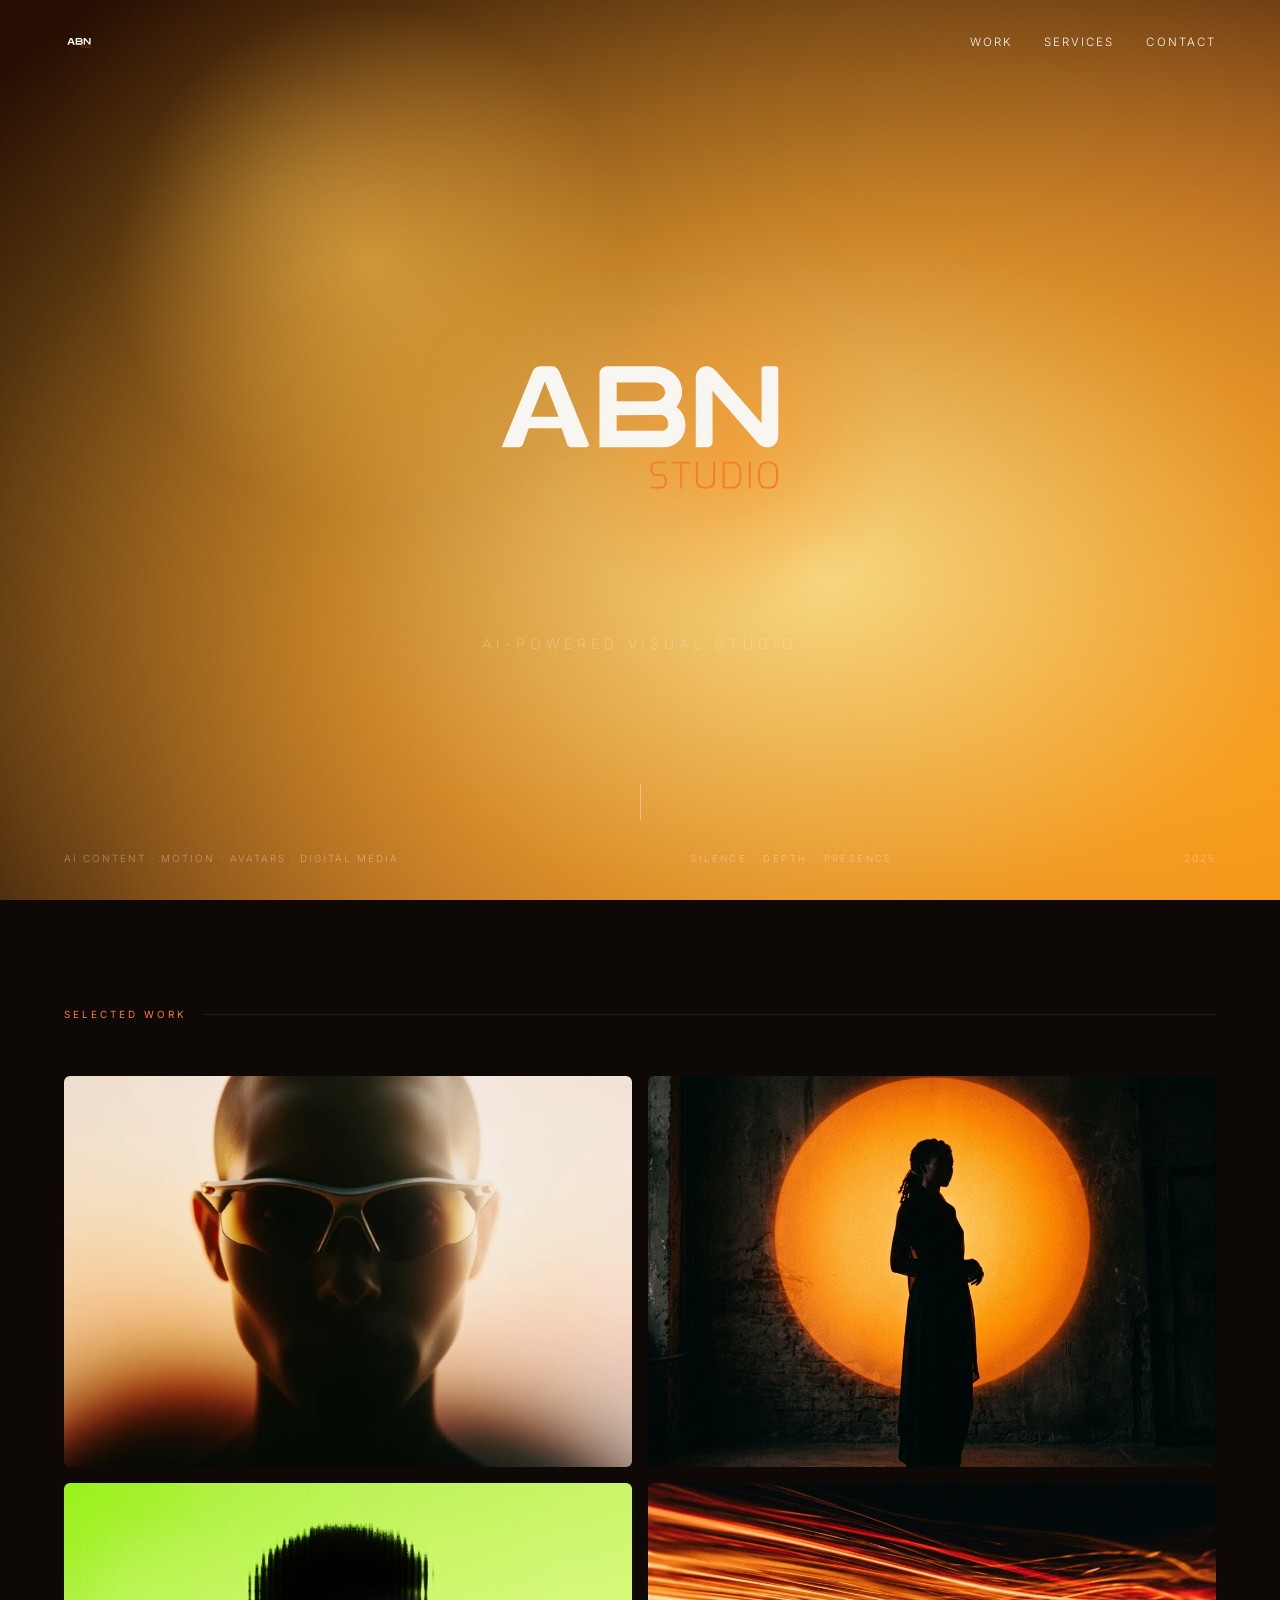
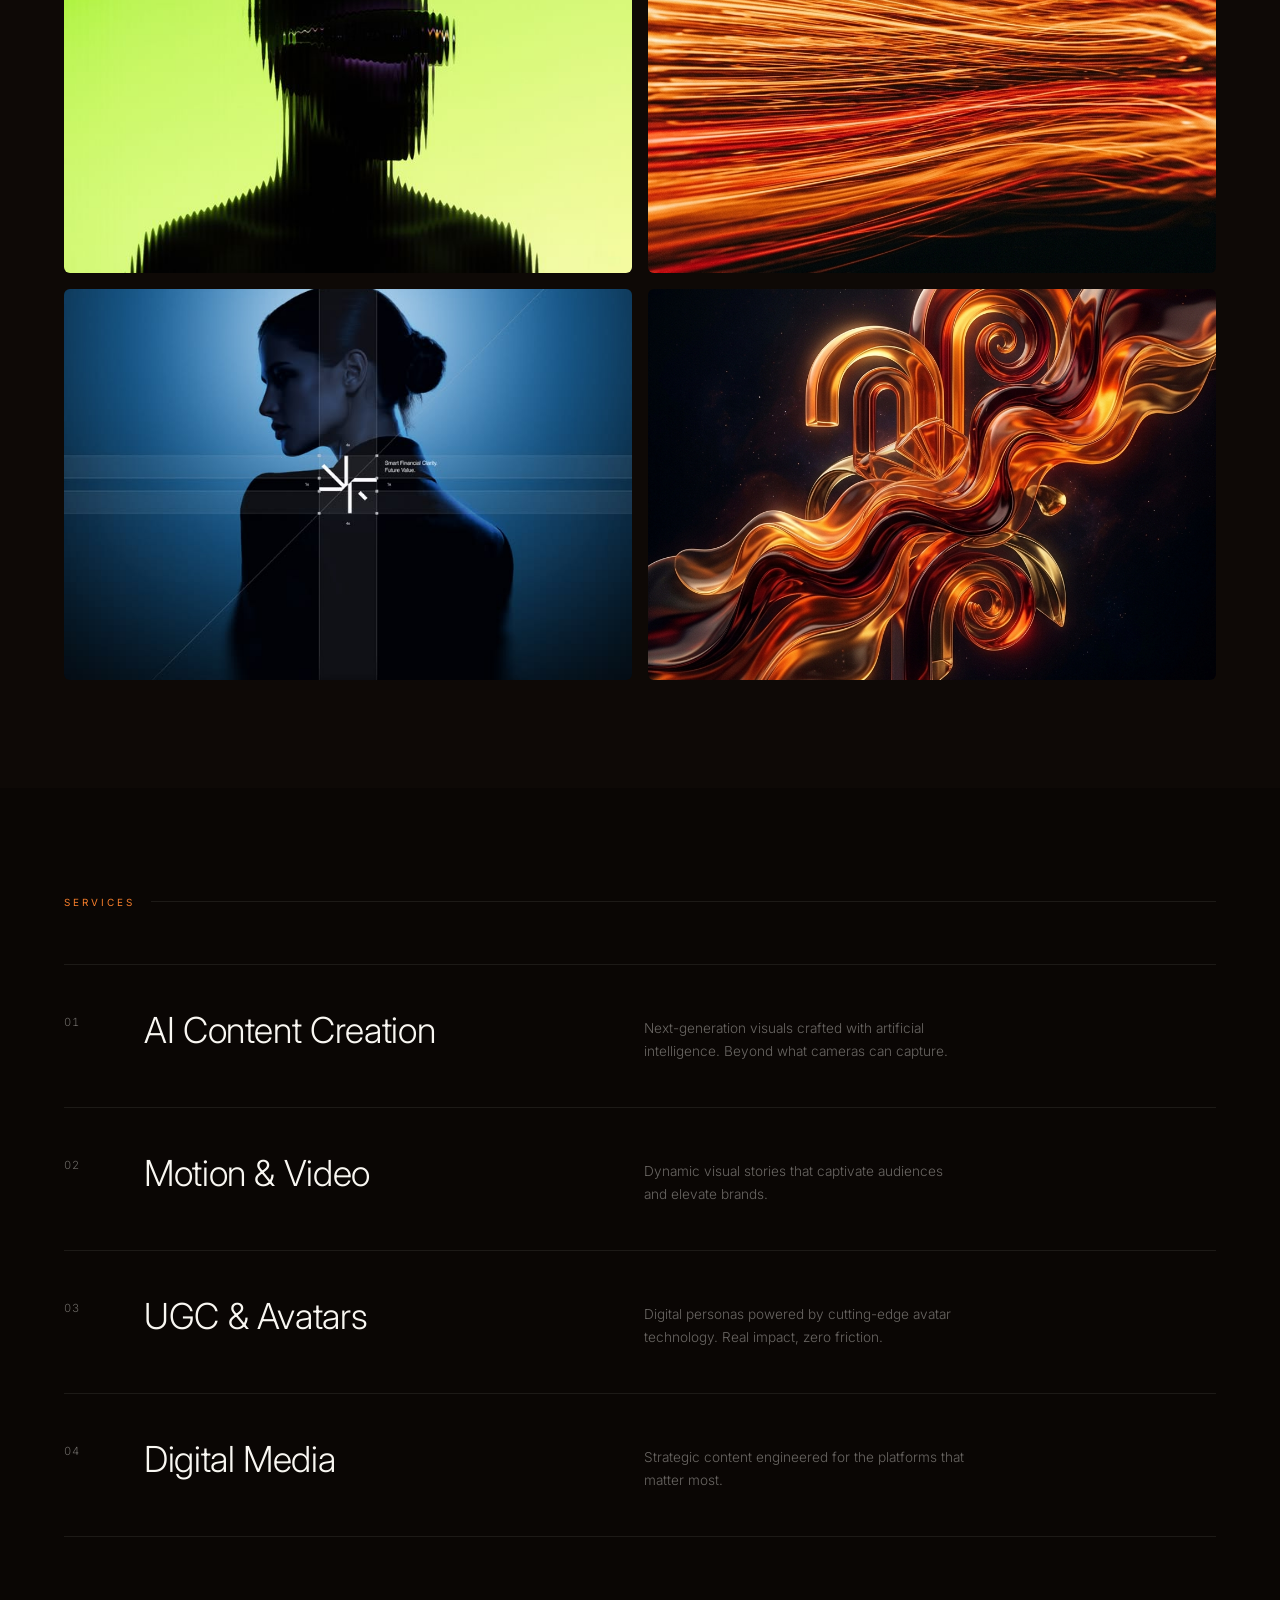
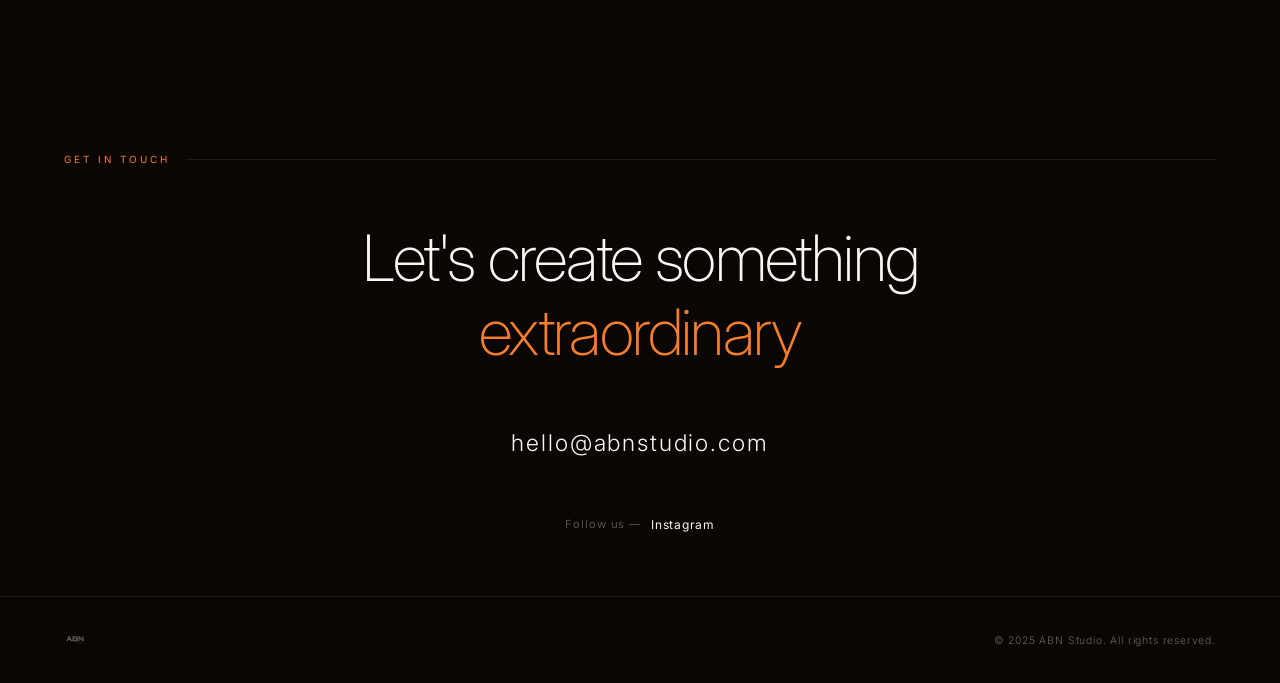
==== index.html @ 9d7f6b68 "🚀 ABN Studio landing page — AI-Powered Visual Studio" ====
<!DOCTYPE html>
<html lang="en">
<head>
  <meta charset="UTF-8">
  <meta name="viewport" content="width=device-width, initial-scale=1.0">

  <!-- SEO -->
  <title>ABN Studio — AI-Powered Visual Studio</title>
  <meta name="description" content="ABN Studio crafts next-generation visual content powered by artificial intelligence. Motion, video, UGC avatars, and digital media for brands that move.">
  <meta name="keywords" content="AI content creation, motion design, video production, UGC avatars, digital media, creative studio, Higgsfield">

  <!-- Open Graph -->
  <meta property="og:title" content="ABN Studio — AI-Powered Visual Studio">
  <meta property="og:description" content="Next-generation visual content powered by AI.">
  <meta property="og:type" content="website">
  <meta property="og:image" content="assets/portfolio-1.png">

  <!-- Favicon -->
  <link rel="icon" type="image/svg+xml" href="logo-dark.svg">

  <!-- Fonts -->
  <link rel="preconnect" href="https://fonts.googleapis.com">
  <link rel="preconnect" href="https://fonts.gstatic.com" crossorigin>
  <link href="https://fonts.googleapis.com/css2?family=Inter:wght@200;300;400;500;600&display=swap" rel="stylesheet">

  <!-- Styles -->
  <link rel="stylesheet" href="style.css">
</head>

<body>

  <!-- ==================== NAVIGATION ==================== -->
  <nav class="nav" id="nav">
    <a href="#hero" class="nav-logo">
      <img src="logo-white.svg" alt="ABN Studio">
    </a>
    <div class="nav-links">
      <a href="#work" class="nav-link">Work</a>
      <a href="#services" class="nav-link">Services</a>
      <a href="#contact" class="nav-link">Contact</a>
    </div>
  </nav>


  <!-- ==================== HERO ==================== -->
  <section class="hero" id="hero">
    <div class="hero-gradient"></div>

    <div class="hero-content">
      <img src="logo-white.svg" alt="ABN Studio" class="hero-logo">
      <p class="hero-tagline">AI-Powered Visual Studio</p>
    </div>

    <div class="hero-scroll">
      <div class="hero-scroll-line"></div>
    </div>

    <div class="hero-bottom">
      <span class="hero-bottom-left">AI Content · Motion · Avatars · Digital Media</span>
      <span class="hero-bottom-center">Silence · Depth · Presence</span>
      <span class="hero-bottom-right">2025</span>
    </div>
  </section>


  <!-- ==================== SELECTED WORK ==================== -->
  <section class="work" id="work">
    <div class="container">
      <div class="section-label reveal">Selected Work</div>

      <div class="work-grid">

        <!-- Card 1: Avatar KREA (user photo) -->
        <div class="work-card reveal reveal-d1">
          <div class="work-card-bg">
            <img src="assets/work-avatar-krea.png" alt="AI Avatar — KREA Design" loading="lazy">
          </div>
          <div class="work-card-overlay">
            <h4 class="work-card-name">AI Avatar</h4>
            <span class="work-card-cat">UGC & Avatars</span>
          </div>
        </div>

        <!-- Card 2: Silhouette glow (generated) -->
        <div class="work-card reveal reveal-d2">
          <div class="work-card-bg">
            <img src="assets/portfolio-3.png" alt="Eclipse — AI Visual" loading="lazy">
          </div>
          <div class="work-card-overlay">
            <h4 class="work-card-name">Eclipse</h4>
            <span class="work-card-cat">AI Content</span>
          </div>
        </div>

        <!-- Card 3: Glitch Green (user photo) -->
        <div class="work-card reveal reveal-d1">
          <div class="work-card-bg">
            <img src="assets/work-glitch-green.png" alt="Frequency — Glitch Art" loading="lazy">
          </div>
          <div class="work-card-overlay">
            <h4 class="work-card-name">Frequency</h4>
            <span class="work-card-cat">Digital Media</span>
          </div>
        </div>

        <!-- Card 4: Motion trails (generated) -->
        <div class="work-card reveal reveal-d2">
          <div class="work-card-bg">
            <img src="assets/portfolio-2.png" alt="Flux — Motion Design" loading="lazy">
          </div>
          <div class="work-card-overlay">
            <h4 class="work-card-name">Flux</h4>
            <span class="work-card-cat">Motion & Video</span>
          </div>
        </div>

        <!-- Card 5: Blue profile (user photo) -->
        <div class="work-card reveal reveal-d1">
          <div class="work-card-bg">
            <img src="assets/work-blue-profile.png" alt="Clarity — Brand Visual" loading="lazy">
          </div>
          <div class="work-card-overlay">
            <h4 class="work-card-name">Clarity</h4>
            <span class="work-card-cat">AI Content</span>
          </div>
        </div>

        <!-- Card 6: Abstract 3D (generated) -->
        <div class="work-card reveal reveal-d2">
          <div class="work-card-bg">
            <img src="assets/portfolio-4.png" alt="Molten — 3D Visual" loading="lazy">
          </div>
          <div class="work-card-overlay">
            <h4 class="work-card-name">Molten</h4>
            <span class="work-card-cat">AI Content</span>
          </div>
        </div>

      </div>
    </div>
  </section>


  <!-- ==================== SERVICES ==================== -->
  <section class="services" id="services">
    <div class="container">
      <div class="section-label reveal">Services</div>

      <div class="services-grid">

        <div class="service-item reveal reveal-d1">
          <span class="service-num">01</span>
          <h3 class="service-title">AI Content Creation</h3>
          <p class="service-desc">Next-generation visuals crafted with artificial intelligence. Beyond what cameras can capture.</p>
        </div>

        <div class="service-item reveal reveal-d2">
          <span class="service-num">02</span>
          <h3 class="service-title">Motion & Video</h3>
          <p class="service-desc">Dynamic visual stories that captivate audiences and elevate brands.</p>
        </div>

        <div class="service-item reveal reveal-d3">
          <span class="service-num">03</span>
          <h3 class="service-title">UGC & Avatars</h3>
          <p class="service-desc">Digital personas powered by cutting-edge avatar technology. Real impact, zero friction.</p>
        </div>

        <div class="service-item reveal reveal-d4">
          <span class="service-num">04</span>
          <h3 class="service-title">Digital Media</h3>
          <p class="service-desc">Strategic content engineered for the platforms that matter most.</p>
        </div>

      </div>
    </div>
  </section>


  <!-- ==================== CONTACT ==================== -->
  <section class="contact" id="contact">
    <div class="container">
      <div class="section-label reveal" style="justify-content: center;">Get in Touch</div>

      <h2 class="contact-heading reveal">
        Let's create something<br><em>extraordinary</em>
      </h2>

      <a href="mailto:hello@abnstudio.com" class="contact-email reveal reveal-d1" id="contact-email">
        hello@abnstudio.com
      </a>

      <div class="contact-social reveal reveal-d2">
        <span>Follow us —</span>
        <a href="https://instagram.com/abnstudio" target="_blank" rel="noopener noreferrer" id="instagram-link">Instagram</a>
      </div>
    </div>
  </section>


  <!-- ==================== FOOTER ==================== -->
  <footer class="footer">
    <div class="footer-inner">
      <a href="#hero" class="footer-logo">
        <img src="logo-white.svg" alt="ABN Studio">
      </a>
      <span class="footer-copy">© 2025 ABN Studio. All rights reserved.</span>
    </div>
  </footer>


  <!-- Scripts -->
  <script src="script.js"></script>

</body>
</html>
---- style.css ----
/* ============================================
   ABN STUDIO — LANDING PAGE
   ============================================ */

/* RESET & CUSTOM PROPERTIES */
*,
*::before,
*::after {
  margin: 0;
  padding: 0;
  box-sizing: border-box;
}

:root {
  /* Brand */
  --orange: #f77e2b;
  --orange-light: #ff9a4d;
  --orange-glow: rgba(247, 126, 43, 0.12);
  --orange-deep: #c44a10;
  --crimson: #8b2500;

  /* Neutrals */
  --dark: #0a0604;
  --dark-warm: #0e0906;
  --surface: #1a1410;
  --surface-light: #231c16;
  --ash: #f9f7f2;
  --ash-mid: rgba(249, 247, 242, 0.65);
  --ash-dim: rgba(249, 247, 242, 0.4);
  --ash-faint: rgba(249, 247, 242, 0.08);

  /* Typography */
  --font: 'Inter', -apple-system, BlinkMacSystemFont, sans-serif;

  /* Layout */
  --section-pad: clamp(80px, 12vh, 160px);
  --gutter: clamp(24px, 5vw, 80px);

  /* Motion */
  --ease-out: cubic-bezier(0.16, 1, 0.3, 1);
  --ease-in-out: cubic-bezier(0.76, 0, 0.24, 1);
}

html {
  scroll-behavior: smooth;
  font-size: 16px;
}

body {
  font-family: var(--font);
  background: var(--dark);
  color: var(--ash);
  overflow-x: hidden;
  -webkit-font-smoothing: antialiased;
  -moz-osx-font-smoothing: grayscale;
}

::selection {
  background: var(--orange);
  color: var(--dark);
}

a {
  color: inherit;
  text-decoration: none;
}

img {
  display: block;
  max-width: 100%;
}

/* Scrollbar */
::-webkit-scrollbar { width: 3px; }
::-webkit-scrollbar-track { background: var(--dark); }
::-webkit-scrollbar-thumb { background: var(--orange-deep); border-radius: 2px; }

/* ============================================
   GRAIN OVERLAY
   ============================================ */
body::after {
  content: '';
  position: fixed;
  inset: 0;
  pointer-events: none;
  z-index: 9999;
  opacity: 0.028;
  background-image: url("data:image/svg+xml,%3Csvg viewBox='0 0 512 512' xmlns='http://www.w3.org/2000/svg'%3E%3Cfilter id='n'%3E%3CfeTurbulence type='fractalNoise' baseFrequency='.85' numOctaves='4' stitchTiles='stitch'/%3E%3C/filter%3E%3Crect width='100%25' height='100%25' filter='url(%23n)'/%3E%3C/svg%3E");
  background-repeat: repeat;
  background-size: 256px;
}

/* ============================================
   REVEAL ANIMATIONS
   ============================================ */
.reveal {
  opacity: 0;
  transform: translateY(30px);
  transition: opacity 0.9s var(--ease-out), transform 0.9s var(--ease-out);
}

.reveal.visible {
  opacity: 1;
  transform: translateY(0);
}

.reveal-d1 { transition-delay: 0.1s; }
.reveal-d2 { transition-delay: 0.2s; }
.reveal-d3 { transition-delay: 0.3s; }
.reveal-d4 { transition-delay: 0.4s; }
.reveal-d5 { transition-delay: 0.5s; }

/* ============================================
   KEYFRAMES
   ============================================ */
@keyframes fadeInUp {
  from { opacity: 0; transform: translateY(24px); }
  to   { opacity: 1; transform: translateY(0); }
}

@keyframes fadeIn {
  from { opacity: 0; }
  to   { opacity: 1; }
}

@keyframes heroGradient {
  0%, 100% {
    background-position: 25% 25%, 45% 30%, 65% 55%, 80% 75%, 35% 85%, 0% 0%;
  }
  20% {
    background-position: 35% 15%, 55% 40%, 75% 45%, 70% 85%, 25% 75%, 0% 0%;
  }
  40% {
    background-position: 20% 35%, 40% 25%, 60% 65%, 85% 70%, 45% 90%, 0% 0%;
  }
  60% {
    background-position: 30% 20%, 50% 50%, 70% 50%, 75% 80%, 30% 80%, 0% 0%;
  }
  80% {
    background-position: 40% 30%, 60% 35%, 55% 60%, 80% 65%, 40% 85%, 0% 0%;
  }
}

@keyframes heroPulse {
  0%, 100% { opacity: 0.6; transform: scale(1); }
  50% { opacity: 1; transform: scale(1.08); }
}

@keyframes scrollLine {
  0%   { transform: scaleY(0); transform-origin: top; }
  50%  { transform: scaleY(1); transform-origin: top; }
  51%  { transform-origin: bottom; }
  100% { transform: scaleY(0); transform-origin: bottom; }
}

/* ============================================
   LAYOUT
   ============================================ */
.container {
  width: 100%;
  max-width: 1400px;
  margin: 0 auto;
  padding: 0 var(--gutter);
}

/* ============================================
   NAVIGATION
   ============================================ */
.nav {
  position: fixed;
  top: 0;
  left: 0;
  width: 100%;
  z-index: 100;
  padding: 28px var(--gutter);
  display: flex;
  justify-content: space-between;
  align-items: center;
  transition: background 0.5s ease, backdrop-filter 0.5s ease, padding 0.5s ease;
}

.nav.scrolled {
  background: rgba(10, 6, 4, 0.85);
  backdrop-filter: blur(24px);
  -webkit-backdrop-filter: blur(24px);
  padding-top: 16px;
  padding-bottom: 16px;
}

.nav-logo img {
  height: 30px;
  width: auto;
}

.nav-links {
  display: flex;
  gap: 32px;
  align-items: center;
}

.nav-link {
  font-size: 0.72rem;
  font-weight: 300;
  letter-spacing: 0.18em;
  text-transform: uppercase;
  position: relative;
  padding-bottom: 2px;
  transition: color 0.3s ease;
}

.nav-link::after {
  content: '';
  position: absolute;
  bottom: 0;
  left: 0;
  width: 0;
  height: 1px;
  background: var(--orange);
  transition: width 0.5s var(--ease-out);
}

.nav-link:hover { color: var(--orange); }
.nav-link:hover::after { width: 100%; }

/* ============================================
   HERO
   ============================================ */
.hero {
  position: relative;
  min-height: 100vh;
  min-height: 100dvh;
  display: flex;
  flex-direction: column;
  justify-content: center;
  align-items: center;
  overflow: hidden;
}

.hero-gradient {
  position: absolute;
  inset: -20%;
  background:
    radial-gradient(ellipse 55% 55% at 30% 30%, rgba(255, 230, 140, 0.9) 0%, rgba(255, 180, 50, 0.6) 25%, transparent 55%),
    radial-gradient(ellipse 70% 70% at 45% 40%, rgba(255, 140, 0, 0.95) 0%, rgba(247, 126, 43, 0.5) 35%, transparent 60%),
    radial-gradient(ellipse 80% 80% at 60% 55%, rgba(230, 90, 10, 0.8) 0%, rgba(196, 74, 16, 0.4) 40%, transparent 65%),
    radial-gradient(ellipse 60% 60% at 80% 75%, rgba(180, 50, 0, 0.7) 0%, transparent 55%),
    radial-gradient(ellipse 50% 50% at 20% 80%, rgba(120, 30, 0, 0.5) 0%, transparent 50%),
    linear-gradient(155deg, #2a0e00 0%, #0a0604 100%);
  background-size: 200% 200%, 200% 200%, 200% 200%, 200% 200%, 200% 200%, 100% 100%;
  animation: heroGradient 16s ease-in-out infinite;
}

.hero-gradient::before {
  content: '';
  position: absolute;
  inset: 0;
  background:
    radial-gradient(circle 40vmax at 35% 35%, rgba(255, 200, 80, 0.5) 0%, transparent 50%),
    radial-gradient(circle 30vmax at 55% 50%, rgba(255, 120, 0, 0.35) 0%, transparent 45%);
  animation: heroPulse 8s ease-in-out infinite;
}

.hero-gradient::after {
  content: '';
  position: absolute;
  inset: 0;
  background: radial-gradient(circle 25vmax at 30% 30%, rgba(255, 255, 200, 0.18) 0%, transparent 40%);
  animation: heroPulse 12s ease-in-out infinite reverse;
  mix-blend-mode: soft-light;
}

.hero-content {
  position: relative;
  z-index: 2;
  text-align: center;
  display: flex;
  flex-direction: column;
  align-items: center;
  gap: 28px;
}

.hero-logo {
  width: clamp(200px, 28vw, 360px);
  height: auto;
  opacity: 0;
  animation: fadeInUp 1.4s var(--ease-out) 0.4s forwards;
  filter: drop-shadow(0 0 60px rgba(247, 126, 43, 0.15));
}

.hero-tagline {
  font-size: clamp(0.78rem, 1.1vw, 1rem);
  font-weight: 200;
  letter-spacing: 0.35em;
  text-transform: uppercase;
  color: var(--ash-dim);
  opacity: 0;
  animation: fadeInUp 1.4s var(--ease-out) 0.7s forwards;
}

/* Bottom bar */
.hero-bottom {
  position: absolute;
  bottom: 36px;
  left: var(--gutter);
  right: var(--gutter);
  display: flex;
  justify-content: space-between;
  align-items: flex-end;
  z-index: 2;
  opacity: 0;
  animation: fadeIn 1.4s var(--ease-out) 1.2s forwards;
}

.hero-bottom-left,
.hero-bottom-right {
  font-size: 0.62rem;
  font-weight: 300;
  letter-spacing: 0.2em;
  text-transform: uppercase;
  color: var(--ash-dim);
}

.hero-bottom-center {
  font-size: 0.6rem;
  font-weight: 300;
  letter-spacing: 0.25em;
  text-transform: uppercase;
  color: var(--ash-dim);
}

/* Scroll indicator */
.hero-scroll {
  position: absolute;
  bottom: 80px;
  left: 50%;
  transform: translateX(-50%);
  z-index: 2;
  opacity: 0;
  animation: fadeIn 1.2s var(--ease-out) 1.8s forwards;
}

.hero-scroll-line {
  width: 1px;
  height: 36px;
  background: var(--ash-dim);
  animation: scrollLine 2.4s ease-in-out infinite;
}

/* ============================================
   SECTION COMMON
   ============================================ */
.section-label {
  font-size: 0.62rem;
  font-weight: 400;
  letter-spacing: 0.3em;
  text-transform: uppercase;
  color: var(--orange);
  margin-bottom: 56px;
  display: flex;
  align-items: center;
  gap: 16px;
}

.section-label::after {
  content: '';
  flex: 1;
  height: 1px;
  background: var(--ash-faint);
}

/* ============================================
   SERVICES
   ============================================ */
.services {
  background: var(--dark);
  padding: var(--section-pad) 0;
}

.services-grid {
  display: grid;
  grid-template-columns: 1fr;
}

.service-item {
  padding: 44px 0;
  border-top: 1px solid var(--ash-faint);
  display: grid;
  grid-template-columns: 56px 1fr 1.2fr;
  gap: 24px;
  align-items: start;
  cursor: default;
  transition: background 0.5s ease, padding-left 0.5s var(--ease-out);
}

.service-item:last-child {
  border-bottom: 1px solid var(--ash-faint);
}

.service-item:hover {
  background: var(--orange-glow);
  padding-left: 20px;
}

.service-num {
  font-size: 0.7rem;
  font-weight: 300;
  color: var(--ash-dim);
  letter-spacing: 0.08em;
  padding-top: 6px;
  font-variant-numeric: tabular-nums;
}

.service-title {
  font-size: clamp(1.4rem, 2.8vw, 2.4rem);
  font-weight: 300;
  letter-spacing: -0.01em;
  line-height: 1.2;
  transition: color 0.35s ease;
}

.service-item:hover .service-title {
  color: var(--orange);
}

.service-desc {
  font-size: 0.85rem;
  font-weight: 300;
  color: var(--ash-dim);
  line-height: 1.7;
  max-width: 320px;
  padding-top: 8px;
}

/* ============================================
   WORK / PORTFOLIO
   ============================================ */
.work {
  background: var(--dark-warm);
  padding: var(--section-pad) 0;
}

.work-grid {
  display: grid;
  grid-template-columns: repeat(2, 1fr);
  gap: 16px;
}

.work-card {
  position: relative;
  overflow: hidden;
  border-radius: 6px;
  aspect-ratio: 16 / 11;
  cursor: pointer;
}

.work-card-bg {
  position: absolute;
  inset: 0;
  transition: transform 0.9s var(--ease-out);
}

.work-card-bg img {
  width: 100%;
  height: 100%;
  object-fit: cover;
}

.work-card:hover .work-card-bg {
  transform: scale(1.06);
}

.work-card-overlay {
  position: absolute;
  inset: 0;
  background: linear-gradient(to top, rgba(10, 6, 4, 0.85) 0%, transparent 55%);
  display: flex;
  flex-direction: column;
  justify-content: flex-end;
  padding: 28px;
  opacity: 0;
  transition: opacity 0.5s ease;
}

.work-card:hover .work-card-overlay {
  opacity: 1;
}

.work-card-name {
  font-size: 1rem;
  font-weight: 400;
  letter-spacing: 0.04em;
  margin-bottom: 6px;
}

.work-card-cat {
  font-size: 0.62rem;
  font-weight: 300;
  letter-spacing: 0.2em;
  text-transform: uppercase;
  color: var(--orange);
}

/* ============================================
   CONTACT
   ============================================ */
.contact {
  background: var(--dark);
  padding: var(--section-pad) 0;
  padding-bottom: calc(var(--section-pad) * 0.6);
  text-align: center;
}

.contact-heading {
  font-size: clamp(2rem, 5vw, 4.2rem);
  font-weight: 200;
  letter-spacing: -0.025em;
  line-height: 1.15;
  margin-bottom: 48px;
}

.contact-heading em {
  font-style: normal;
  color: var(--orange);
}

.contact-email {
  display: inline-block;
  font-size: clamp(0.95rem, 1.8vw, 1.5rem);
  font-weight: 300;
  letter-spacing: 0.08em;
  padding: 12px 0;
  position: relative;
  transition: color 0.3s ease;
}

.contact-email::after {
  content: '';
  position: absolute;
  bottom: 8px;
  left: 0;
  width: 100%;
  height: 1px;
  background: var(--orange);
  transform: scaleX(0);
  transform-origin: right;
  transition: transform 0.6s var(--ease-out);
}

.contact-email:hover {
  color: var(--orange);
}

.contact-email:hover::after {
  transform: scaleX(1);
  transform-origin: left;
}

.contact-social {
  margin-top: 48px;
  display: flex;
  justify-content: center;
  gap: 10px;
  align-items: center;
}

.contact-social span {
  font-size: 0.7rem;
  font-weight: 300;
  color: var(--ash-dim);
  letter-spacing: 0.08em;
}

.contact-social a {
  font-size: 0.75rem;
  font-weight: 400;
  letter-spacing: 0.06em;
  transition: color 0.3s ease;
}

.contact-social a:hover {
  color: var(--orange);
}

/* ============================================
   FOOTER
   ============================================ */
.footer {
  background: var(--dark);
  padding: 32px var(--gutter);
  border-top: 1px solid var(--ash-faint);
}

.footer-inner {
  max-width: 1400px;
  margin: 0 auto;
  display: flex;
  justify-content: space-between;
  align-items: center;
}

.footer-logo img {
  height: 22px;
  width: auto;
  opacity: 0.4;
  transition: opacity 0.3s ease;
}

.footer-logo:hover img {
  opacity: 0.9;
}

.footer-copy {
  font-size: 0.65rem;
  font-weight: 300;
  color: var(--ash-dim);
  letter-spacing: 0.08em;
}

/* ============================================
   RESPONSIVE
   ============================================ */
@media (max-width: 900px) {
  .service-item {
    grid-template-columns: 40px 1fr;
    gap: 12px;
  }

  .service-desc {
    grid-column: 2;
    max-width: none;
  }

  .work-grid {
    grid-template-columns: 1fr;
    gap: 12px;
  }

  .hero-bottom-center {
    display: none;
  }
}

@media (max-width: 600px) {
  .hero-bottom {
    flex-direction: column;
    gap: 6px;
    align-items: flex-start;
  }

  .hero-bottom-right {
    display: none;
  }

  .nav {
    padding: 16px var(--gutter);
  }

  .nav-links {
    gap: 20px;
  }

  .contact-heading {
    font-size: 1.7rem;
  }

  .footer-inner {
    flex-direction: column;
    gap: 12px;
    text-align: center;
  }

  .work-card {
    aspect-ratio: 16 / 10;
  }

  .service-item:hover {
    padding-left: 12px;
  }
}
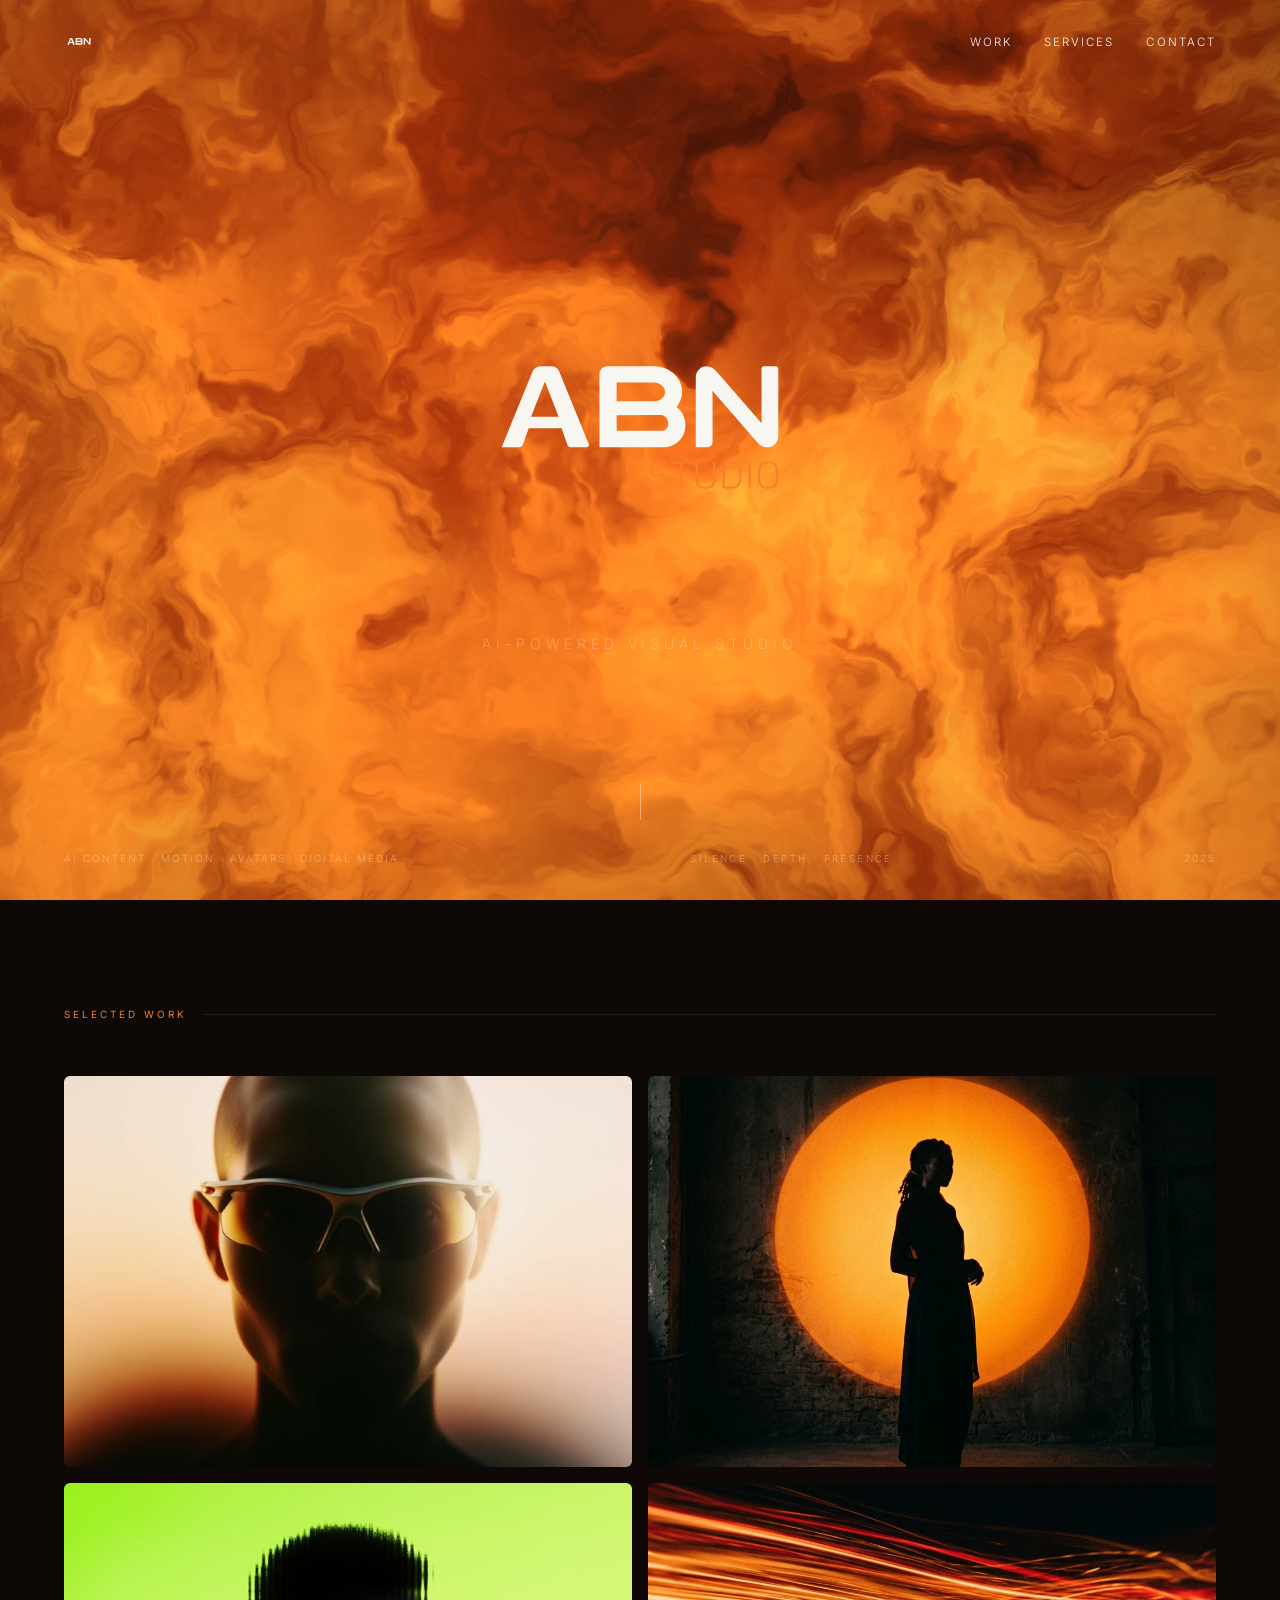
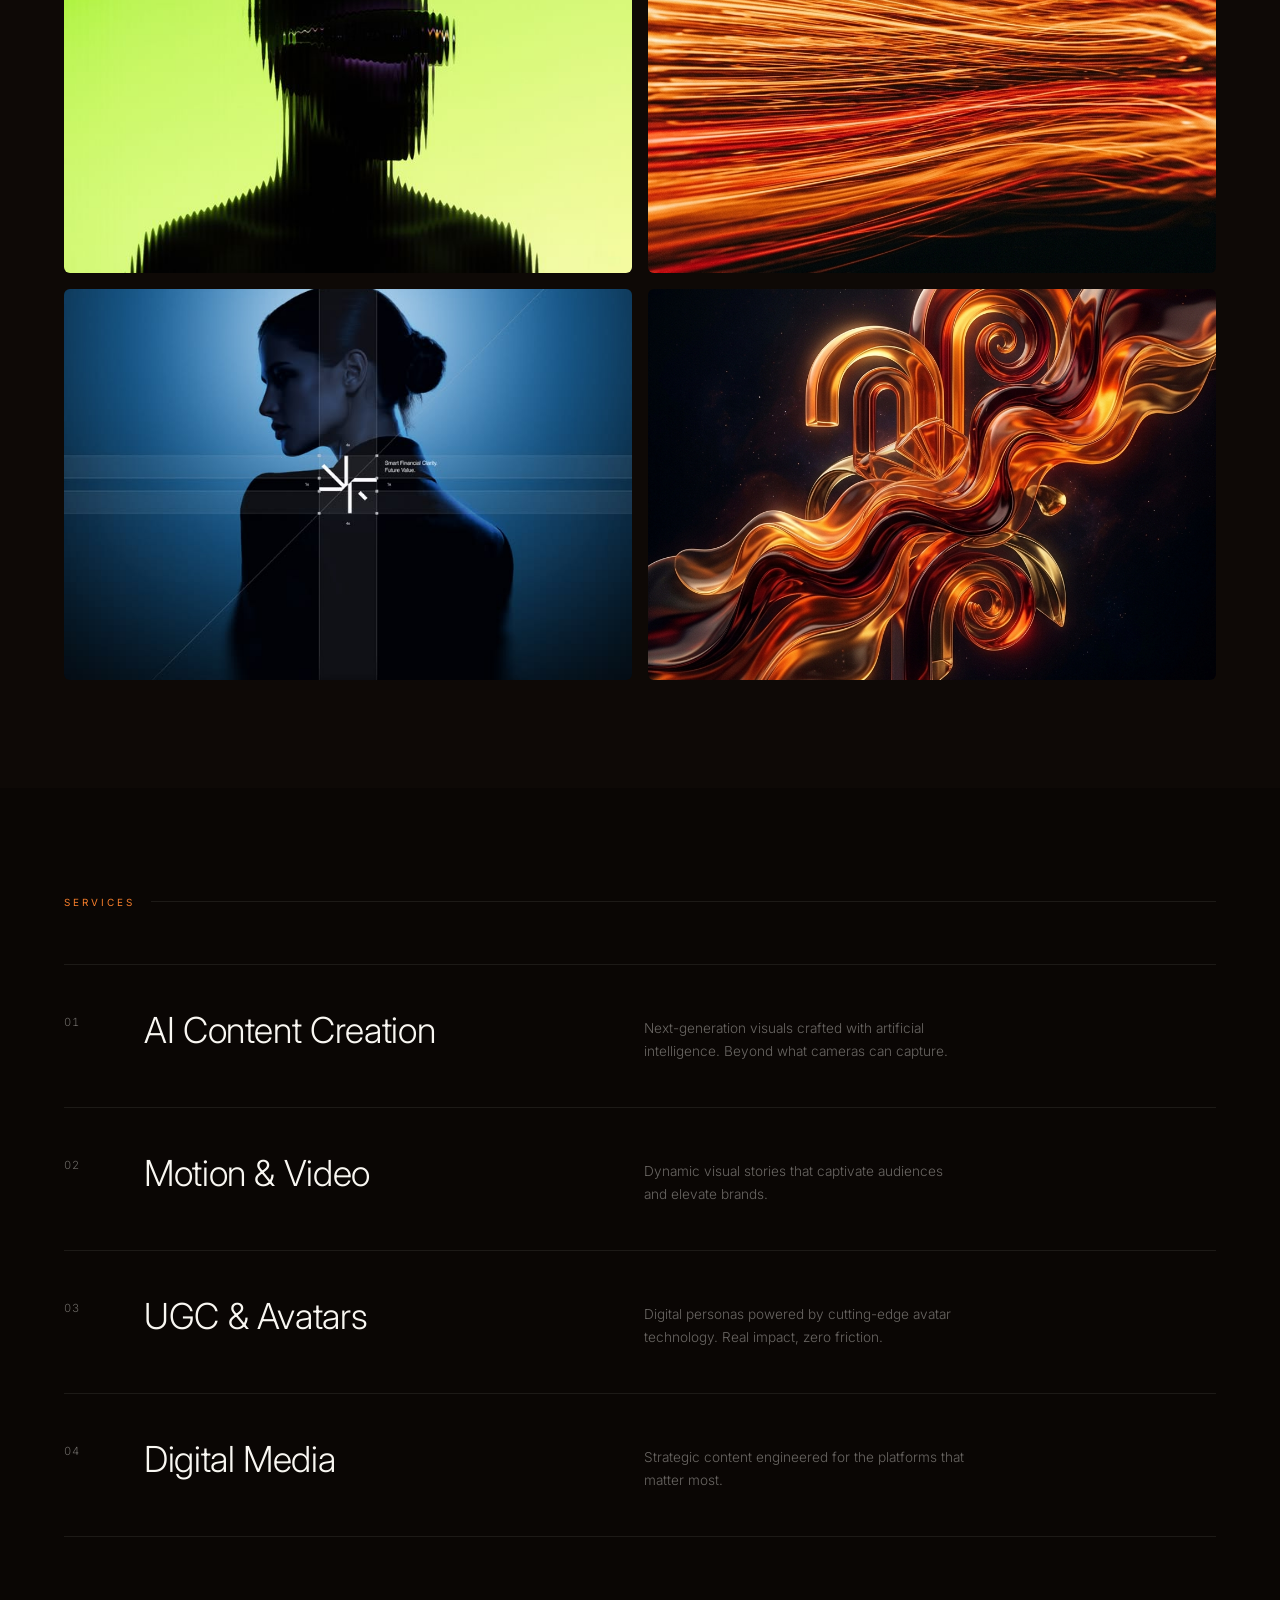
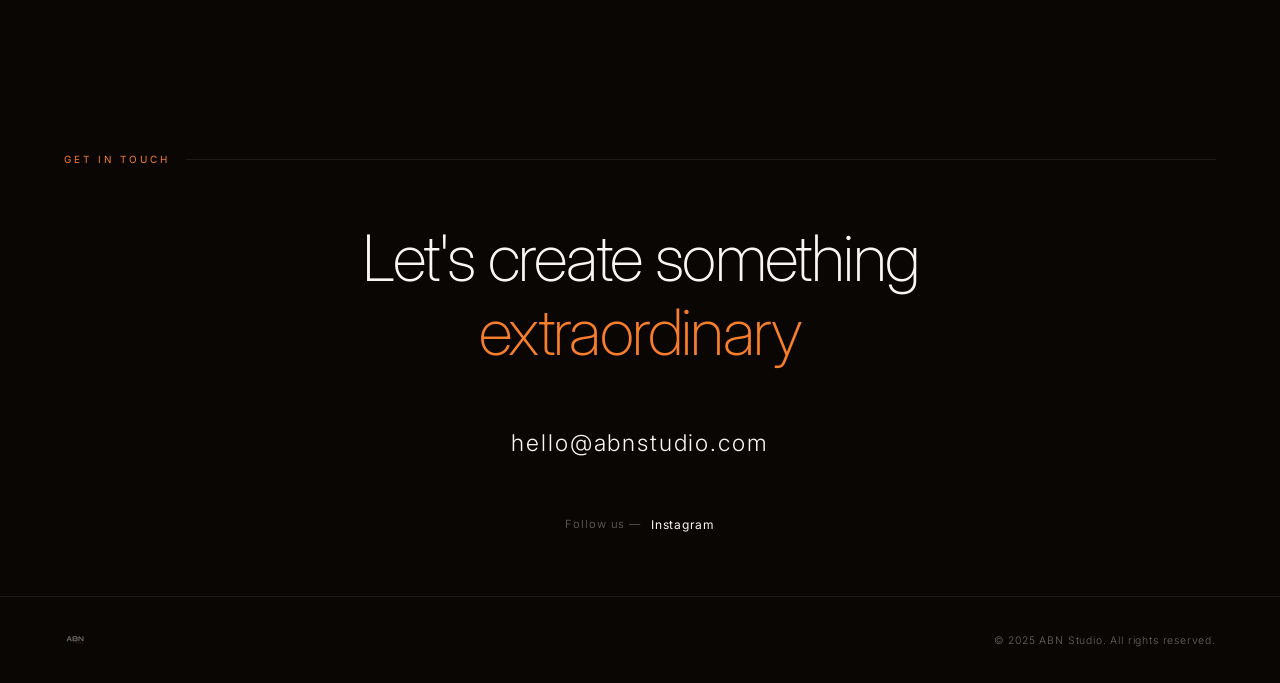
==== commit ccc26b75: "🔥 WebGL fluid shader hero + fiery orange gradient" ====
--- a/index.html
+++ b/index.html
@@ -44,7 +44,7 @@
 
   <!-- ==================== HERO ==================== -->
   <section class="hero" id="hero">
-    <div class="hero-gradient"></div>
+    <canvas class="hero-gradient" id="hero-canvas"></canvas>
 
     <div class="hero-content">
       <img src="logo-white.svg" alt="ABN Studio" class="hero-logo">
--- a/style.css
+++ b/style.css
@@ -238,35 +238,10 @@
 
 .hero-gradient {
   position: absolute;
-  inset: -20%;
-  background:
-    radial-gradient(ellipse 55% 55% at 30% 30%, rgba(255, 230, 140, 0.9) 0%, rgba(255, 180, 50, 0.6) 25%, transparent 55%),
-    radial-gradient(ellipse 70% 70% at 45% 40%, rgba(255, 140, 0, 0.95) 0%, rgba(247, 126, 43, 0.5) 35%, transparent 60%),
-    radial-gradient(ellipse 80% 80% at 60% 55%, rgba(230, 90, 10, 0.8) 0%, rgba(196, 74, 16, 0.4) 40%, transparent 65%),
-    radial-gradient(ellipse 60% 60% at 80% 75%, rgba(180, 50, 0, 0.7) 0%, transparent 55%),
-    radial-gradient(ellipse 50% 50% at 20% 80%, rgba(120, 30, 0, 0.5) 0%, transparent 50%),
-    linear-gradient(155deg, #2a0e00 0%, #0a0604 100%);
-  background-size: 200% 200%, 200% 200%, 200% 200%, 200% 200%, 200% 200%, 100% 100%;
-  animation: heroGradient 16s ease-in-out infinite;
-}
-
-.hero-gradient::before {
-  content: '';
-  position: absolute;
   inset: 0;
-  background:
-    radial-gradient(circle 40vmax at 35% 35%, rgba(255, 200, 80, 0.5) 0%, transparent 50%),
-    radial-gradient(circle 30vmax at 55% 50%, rgba(255, 120, 0, 0.35) 0%, transparent 45%);
-  animation: heroPulse 8s ease-in-out infinite;
-}
-
-.hero-gradient::after {
-  content: '';
-  position: absolute;
-  inset: 0;
-  background: radial-gradient(circle 25vmax at 30% 30%, rgba(255, 255, 200, 0.18) 0%, transparent 40%);
-  animation: heroPulse 12s ease-in-out infinite reverse;
-  mix-blend-mode: soft-light;
+  width: 100%;
+  height: 100%;
+  display: block;
 }
 
 .hero-content {
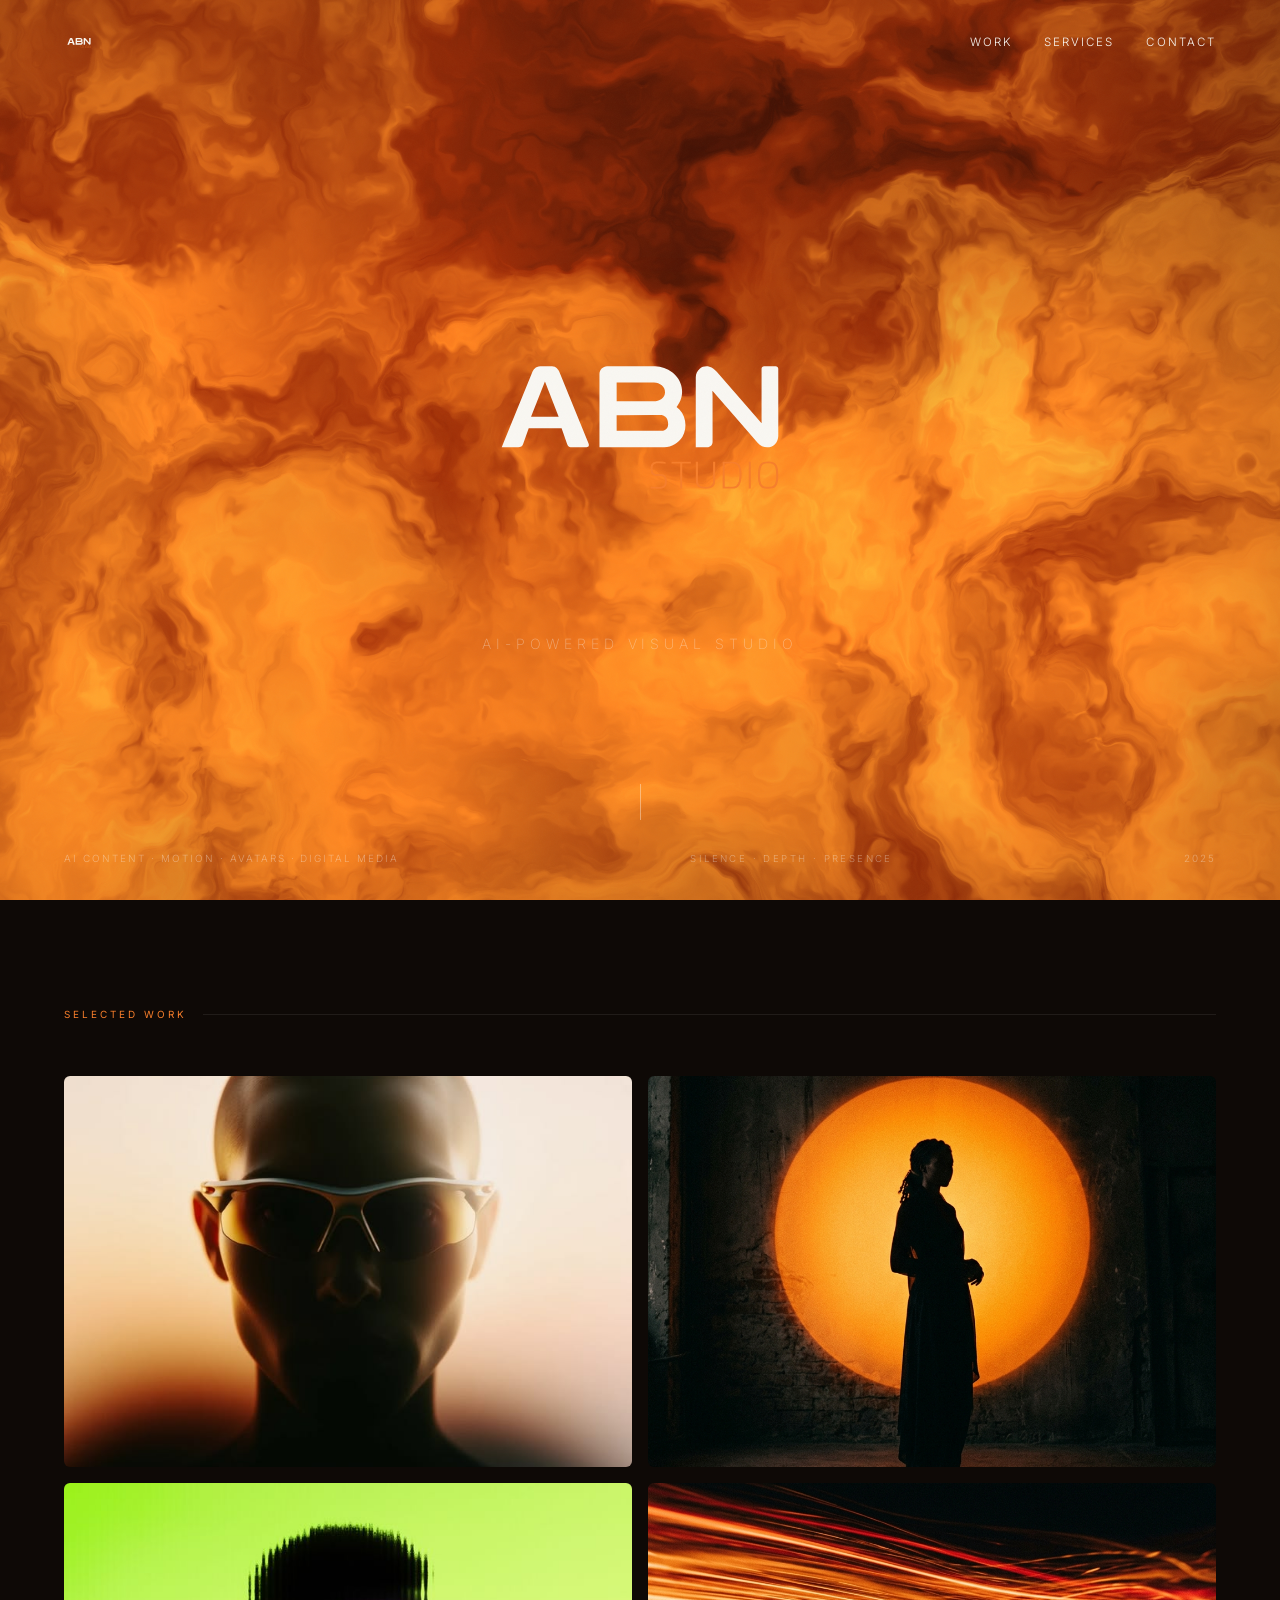
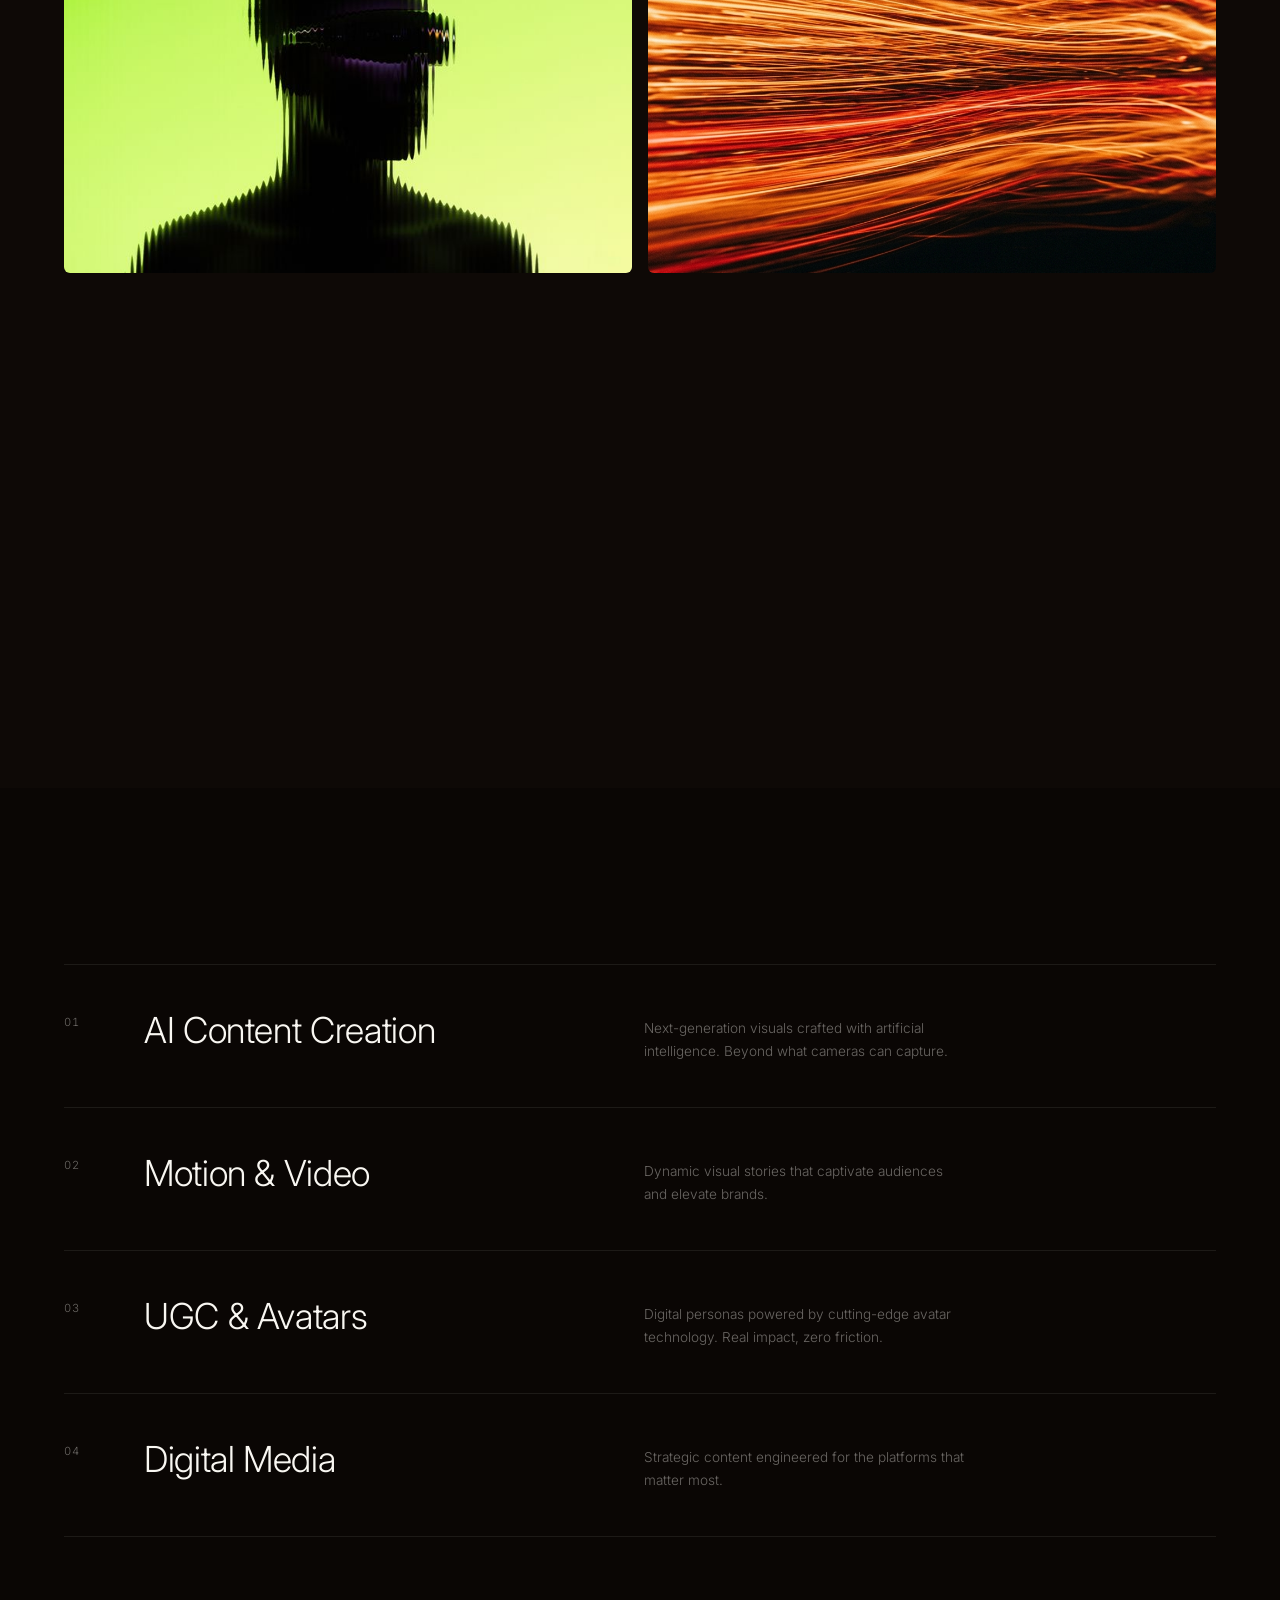
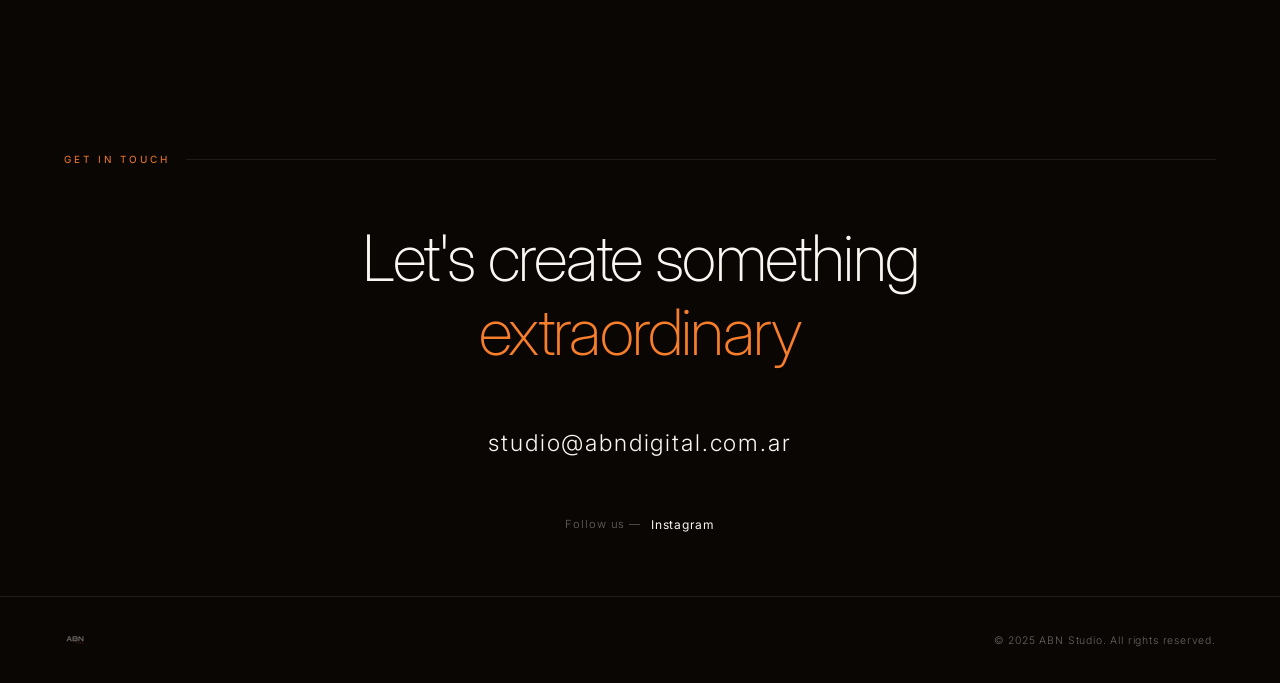
==== commit fb6772e8: "🔧 Remove mouse glow, fix email + instagram links" ====
--- a/index.html
+++ b/index.html
@@ -186,13 +186,13 @@
         Let's create something<br><em>extraordinary</em>
       </h2>
 
-      <a href="mailto:hello@abnstudio.com" class="contact-email reveal reveal-d1" id="contact-email">
-        hello@abnstudio.com
+      <a href="mailto:studio@abndigital.com.ar" class="contact-email reveal reveal-d1" id="contact-email">
+        studio@abndigital.com.ar
       </a>
 
       <div class="contact-social reveal reveal-d2">
         <span>Follow us —</span>
-        <a href="https://instagram.com/abnstudio" target="_blank" rel="noopener noreferrer" id="instagram-link">Instagram</a>
+        <a href="https://instagram.com/abndigital" target="_blank" rel="noopener noreferrer" id="instagram-link">Instagram</a>
       </div>
     </div>
   </section>
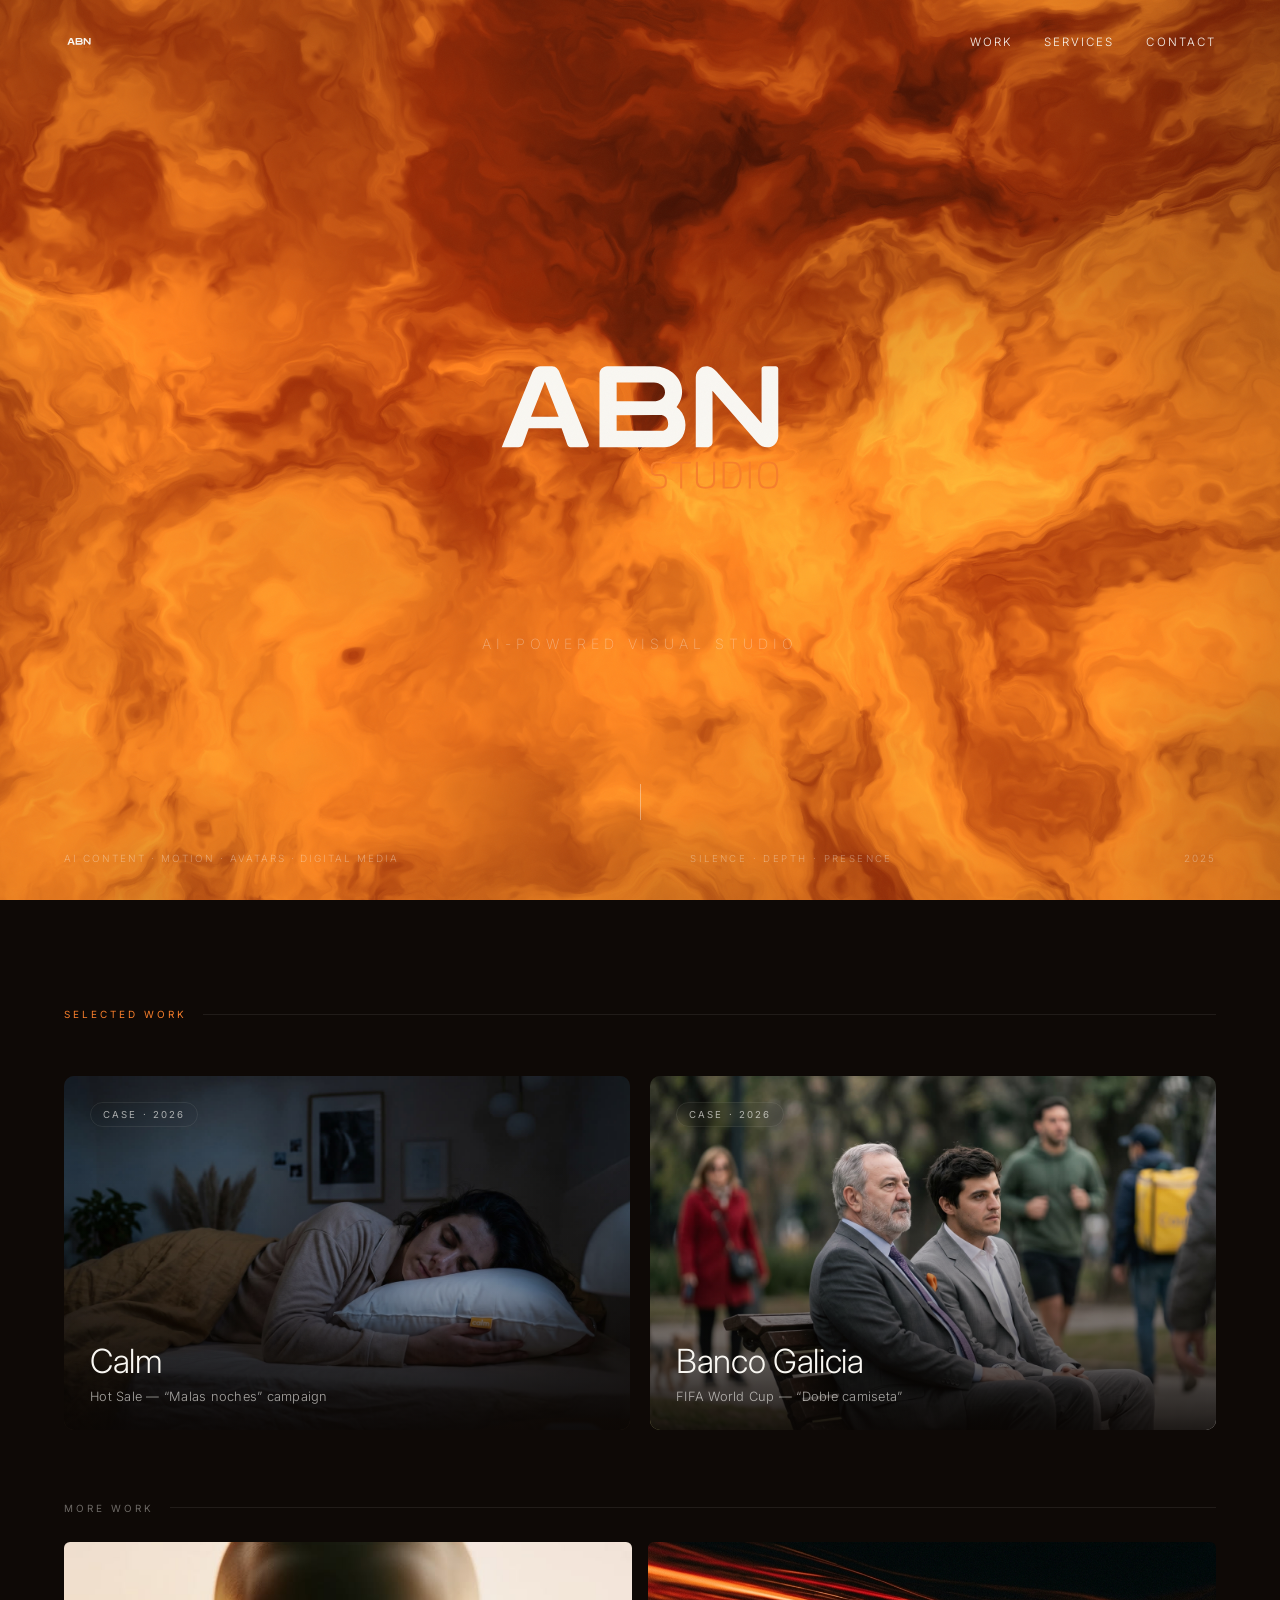
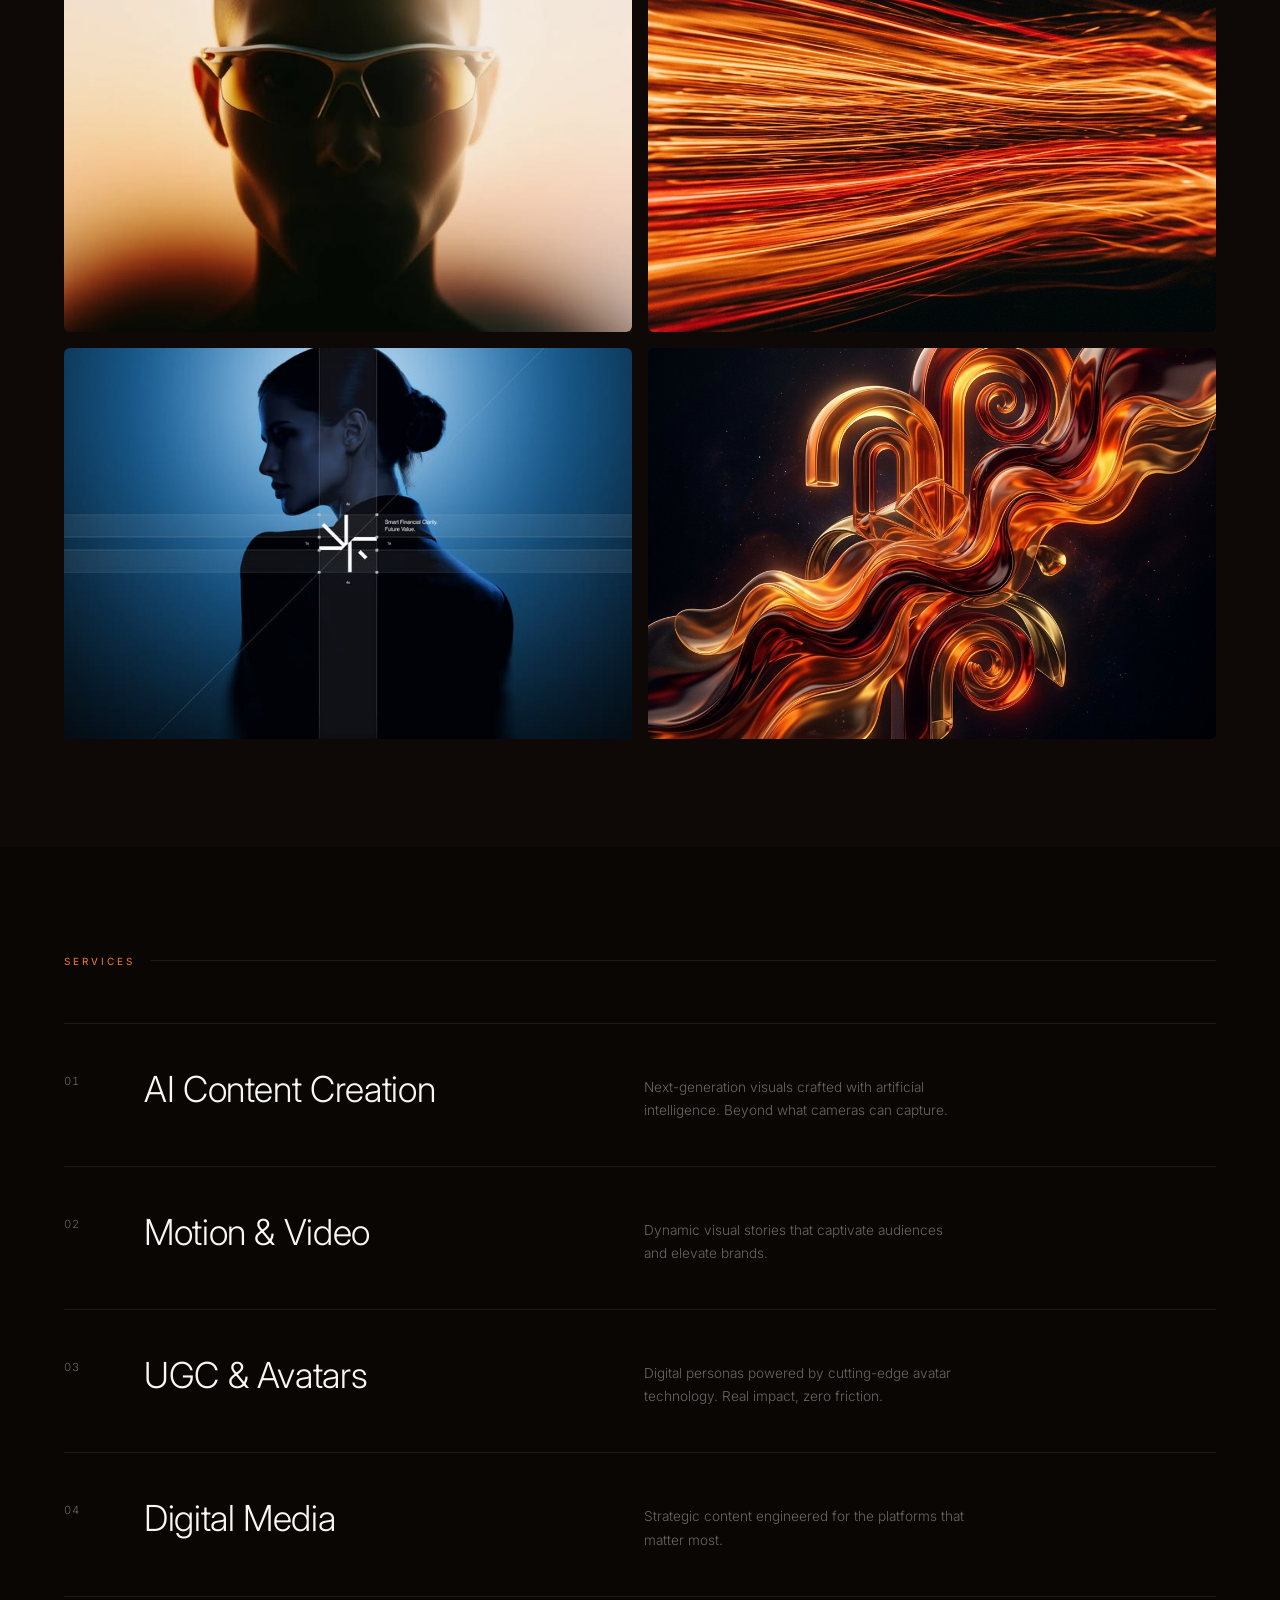
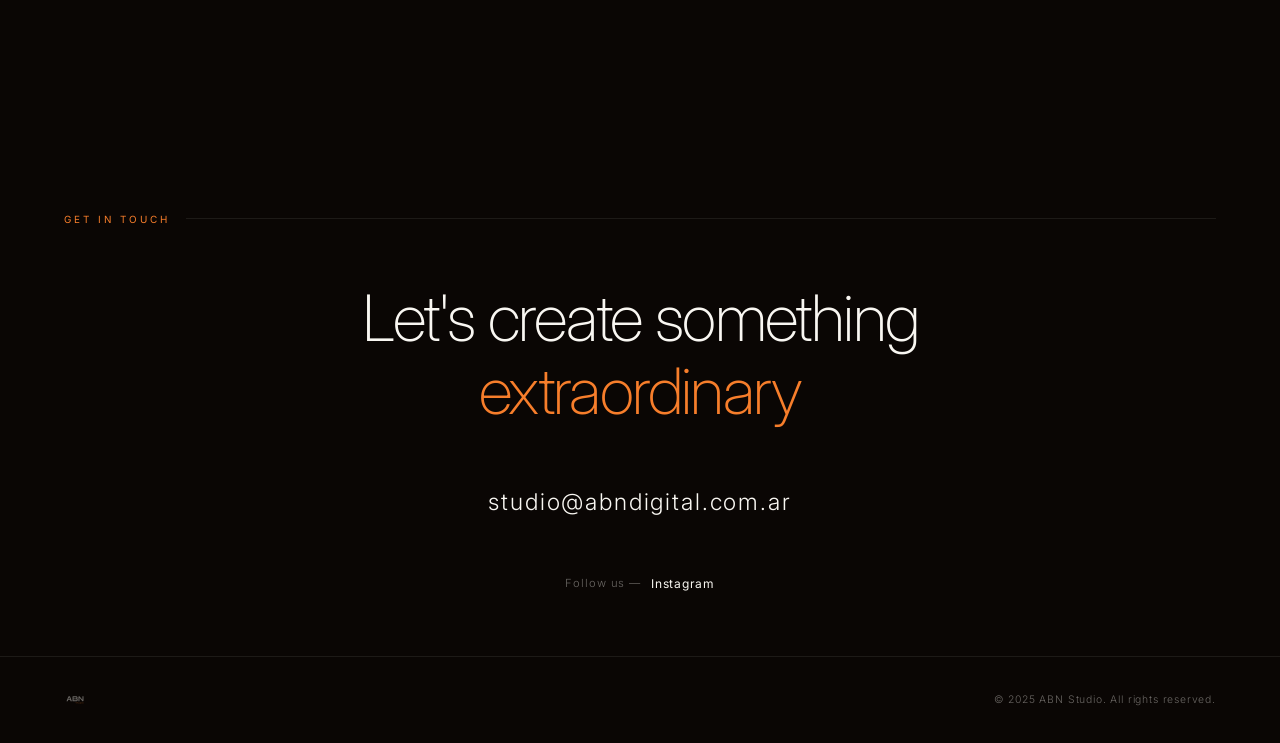
==== commit f75ba916: "✨ Add Calm & Galicia real case studies with video modal - Selected Work: Calm + Banco Galicia as fea" ====
--- a/index.html
+++ b/index.html
@@ -68,9 +68,53 @@
     <div class="container">
       <div class="section-label reveal">Selected Work</div>
 
+      <!-- Featured real cases -->
+      <div class="work-featured">
+
+        <!-- Case: Calm -->
+        <button class="case-card reveal reveal-d1" data-case="calm" type="button" aria-label="Open Calm case study">
+          <div class="case-card-media">
+            <img src="assets/calm-cover.jpg" alt="Calm — Hot Sale campaign" loading="lazy">
+          </div>
+          <div class="case-card-info">
+            <div class="case-card-row">
+              <span class="case-card-tag">Case · 2026</span>
+              <span class="case-card-view">View case
+                <svg viewBox="0 0 24 24" fill="none" stroke="currentColor" stroke-width="1.6" stroke-linecap="round" stroke-linejoin="round" aria-hidden="true"><path d="M5 12h14M13 6l6 6-6 6"/></svg>
+              </span>
+            </div>
+            <div class="case-card-title">
+              <h3 class="case-card-name">Calm</h3>
+              <span class="case-card-sub">Hot Sale — “Malas noches” campaign</span>
+            </div>
+          </div>
+        </button>
+
+        <!-- Case: Galicia -->
+        <button class="case-card reveal reveal-d2" data-case="galicia" type="button" aria-label="Open Banco Galicia case study">
+          <div class="case-card-media">
+            <img src="assets/galicia-cover.jpg" alt="Banco Galicia — FIFA World Cup campaign" loading="lazy">
+          </div>
+          <div class="case-card-info">
+            <div class="case-card-row">
+              <span class="case-card-tag">Case · 2026</span>
+              <span class="case-card-view">View case
+                <svg viewBox="0 0 24 24" fill="none" stroke="currentColor" stroke-width="1.6" stroke-linecap="round" stroke-linejoin="round" aria-hidden="true"><path d="M5 12h14M13 6l6 6-6 6"/></svg>
+              </span>
+            </div>
+            <div class="case-card-title">
+              <h3 class="case-card-name">Banco Galicia</h3>
+              <span class="case-card-sub">FIFA World Cup — “Doble camiseta”</span>
+            </div>
+          </div>
+        </button>
+
+      </div>
+
+      <!-- More work -->
+      <div class="work-more-label reveal">More work</div>
       <div class="work-grid">
 
-        <!-- Card 1: Avatar KREA (user photo) -->
         <div class="work-card reveal reveal-d1">
           <div class="work-card-bg">
             <img src="assets/work-avatar-krea.png" alt="AI Avatar — KREA Design" loading="lazy">
@@ -81,29 +125,6 @@
           </div>
         </div>
 
-        <!-- Card 2: Silhouette glow (generated) -->
-        <div class="work-card reveal reveal-d2">
-          <div class="work-card-bg">
-            <img src="assets/portfolio-3.png" alt="Eclipse — AI Visual" loading="lazy">
-          </div>
-          <div class="work-card-overlay">
-            <h4 class="work-card-name">Eclipse</h4>
-            <span class="work-card-cat">AI Content</span>
-          </div>
-        </div>
-
-        <!-- Card 3: Glitch Green (user photo) -->
-        <div class="work-card reveal reveal-d1">
-          <div class="work-card-bg">
-            <img src="assets/work-glitch-green.png" alt="Frequency — Glitch Art" loading="lazy">
-          </div>
-          <div class="work-card-overlay">
-            <h4 class="work-card-name">Frequency</h4>
-            <span class="work-card-cat">Digital Media</span>
-          </div>
-        </div>
-
-        <!-- Card 4: Motion trails (generated) -->
         <div class="work-card reveal reveal-d2">
           <div class="work-card-bg">
             <img src="assets/portfolio-2.png" alt="Flux — Motion Design" loading="lazy">
@@ -114,7 +135,6 @@
           </div>
         </div>
 
-        <!-- Card 5: Blue profile (user photo) -->
         <div class="work-card reveal reveal-d1">
           <div class="work-card-bg">
             <img src="assets/work-blue-profile.png" alt="Clarity — Brand Visual" loading="lazy">
@@ -125,7 +145,6 @@
           </div>
         </div>
 
-        <!-- Card 6: Abstract 3D (generated) -->
         <div class="work-card reveal reveal-d2">
           <div class="work-card-bg">
             <img src="assets/portfolio-4.png" alt="Molten — 3D Visual" loading="lazy">
@@ -209,6 +228,149 @@
   </footer>
 
 
+  <!-- ==================== CASE STUDIES (MODAL) ==================== -->
+  <div class="case-overlay" id="case-overlay" aria-hidden="true">
+    <div class="case-backdrop" data-close></div>
+
+    <div class="case-dialog" role="dialog" aria-modal="true" aria-labelledby="case-title-active">
+      <button class="case-close" data-close type="button" aria-label="Close case">
+        <svg viewBox="0 0 24 24" fill="none" stroke="currentColor" stroke-width="1.5" stroke-linecap="round" aria-hidden="true"><path d="M6 6l12 12M18 6L6 18"/></svg>
+      </button>
+
+      <!-- ---------- CALM ---------- -->
+      <article class="case-panel" data-panel="calm" hidden>
+        <header class="case-head">
+          <span class="case-eyebrow">2026 · Retail · Sleep &amp; Rest</span>
+          <h2 class="case-title" id="case-title-calm">Calm</h2>
+          <span class="case-service">Creative + High Visual AI · Campaign</span>
+        </header>
+
+        <div class="case-stage">
+          <div class="case-video-wrap">
+            <video class="case-video" playsinline muted loop preload="none"
+                   poster="assets/calm-todos-poster.jpg"
+                   data-default-src="assets/calm-todos.mp4"
+                   data-default-poster="assets/calm-todos-poster.jpg">
+              <source src="assets/calm-todos.mp4" type="video/mp4">
+            </video>
+            <button class="case-mute" type="button" aria-label="Unmute video">
+              <svg class="icon-muted" viewBox="0 0 24 24" fill="none" stroke="currentColor" stroke-width="1.6" stroke-linecap="round" stroke-linejoin="round" aria-hidden="true"><path d="M11 5 6 9H2v6h4l5 4V5z"/><path d="M22 9l-6 6M16 9l6 6"/></svg>
+              <svg class="icon-sound" viewBox="0 0 24 24" fill="none" stroke="currentColor" stroke-width="1.6" stroke-linecap="round" stroke-linejoin="round" aria-hidden="true"><path d="M11 5 6 9H2v6h4l5 4V5z"/><path d="M15.5 8.5a5 5 0 0 1 0 7M18.5 5.5a9 9 0 0 1 0 13"/></svg>
+              <span class="case-mute-label">Sound</span>
+            </button>
+          </div>
+
+          <div class="case-gallery" aria-label="Campaign films">
+            <button class="case-thumb is-active" type="button" data-src="assets/calm-todos.mp4" data-poster="assets/calm-todos-poster.jpg">
+              <img src="assets/calm-todos-poster.jpg" alt="Calm — product reel" loading="lazy"><span>Reel</span>
+            </button>
+            <button class="case-thumb" type="button" data-src="assets/calm-autos.mp4" data-poster="assets/calm-autos-poster.jpg">
+              <img src="assets/calm-autos-poster.jpg" alt="Calm — Autos" loading="lazy"><span>Autos</span>
+            </button>
+            <button class="case-thumb" type="button" data-src="assets/calm-manana.mp4" data-poster="assets/calm-manana-poster.jpg">
+              <img src="assets/calm-manana-poster.jpg" alt="Calm — Mañana" loading="lazy"><span>Mañana</span>
+            </button>
+            <button class="case-thumb" type="button" data-src="assets/calm-oficina.mp4" data-poster="assets/calm-oficina-poster.jpg">
+              <img src="assets/calm-oficina-poster.jpg" alt="Calm — Oficina" loading="lazy"><span>Oficina</span>
+            </button>
+            <button class="case-thumb" type="button" data-src="assets/calm-papi-futbol.mp4" data-poster="assets/calm-papi-futbol-poster.jpg">
+              <img src="assets/calm-papi-futbol-poster.jpg" alt="Calm — Papi Fútbol" loading="lazy"><span>Papi Fútbol</span>
+            </button>
+          </div>
+        </div>
+
+        <div class="case-body">
+          <div class="case-narrative">
+            <div class="case-block">
+              <span class="case-block-label">The challenge</span>
+              <p>Hot Sale is the loudest week of the Argentine retail calendar — every brand screaming the same discounts into the same feed. Calm needed to cut through without simply shouting a bigger percentage off, and turn a mattress sale into something people actually wanted to watch and share.</p>
+            </div>
+            <div class="case-block">
+              <span class="case-block-label">The idea</span>
+              <p>We started from a universal truth: a bad night's sleep makes you short-tempered — the kind of day where anything sets you off. So we built the campaign around the split-second before you lose it, and swapped the Argentine swear word for the thing that would have prevented it: Calm. <em>“Almohada”, “Colchón”, “Espuma”, “Cama”</em> land exactly where the insult was meant to go. Four films — road rage (<em>Autos</em>), a rough morning (<em>Mañana</em>), the office (<em>Oficina</em>) and Tuesday-night football (<em>Papi Fútbol</em>) — plus a product reel, all in the visual language of the clips people already screenshot and forward.</p>
+            </div>
+            <div class="case-block">
+              <span class="case-block-label">The result</span>
+              <p>Produced with a hybrid-intelligence system — human comedic timing and casting judgment paired with AI-first execution. Five films delivered without a single shoot day, ready in time for Hot Sale.</p>
+            </div>
+          </div>
+
+          <div class="case-metrics">
+            <div class="metric"><span class="metric-num">−75%</span><span class="metric-label">Production cost</span></div>
+            <div class="metric"><span class="metric-num">−70%</span><span class="metric-label">Production time</span></div>
+            <div class="metric"><span class="metric-num">5</span><span class="metric-label">Films in 6 business days</span></div>
+            <div class="metric"><span class="metric-num">0</span><span class="metric-label">Shoot days</span></div>
+          </div>
+
+          <div class="case-tools">
+            <span class="case-block-label">Tools</span>
+            <div class="case-tool-list">
+              <span>Higgsfield</span><span>Nano Banana</span><span>Veo 3</span><span>Kling Motion</span><span>Seedance</span><span>Suno</span><span>Claude</span>
+            </div>
+          </div>
+        </div>
+      </article>
+
+      <!-- ---------- GALICIA ---------- -->
+      <article class="case-panel" data-panel="galicia" hidden>
+        <header class="case-head">
+          <span class="case-eyebrow">2026 · Finance · Banking</span>
+          <h2 class="case-title" id="case-title-galicia">Banco Galicia</h2>
+          <span class="case-service">Creative + High Visual AI · Campaign</span>
+        </header>
+
+        <div class="case-stage">
+          <div class="case-video-wrap">
+            <video class="case-video" playsinline muted loop preload="none"
+                   poster="assets/galicia-cover.jpg"
+                   data-default-src="assets/galicia.mp4"
+                   data-default-poster="assets/galicia-cover.jpg">
+              <source src="assets/galicia.mp4" type="video/mp4">
+            </video>
+            <button class="case-mute" type="button" aria-label="Unmute video">
+              <svg class="icon-muted" viewBox="0 0 24 24" fill="none" stroke="currentColor" stroke-width="1.6" stroke-linecap="round" stroke-linejoin="round" aria-hidden="true"><path d="M11 5 6 9H2v6h4l5 4V5z"/><path d="M22 9l-6 6M16 9l6 6"/></svg>
+              <svg class="icon-sound" viewBox="0 0 24 24" fill="none" stroke="currentColor" stroke-width="1.6" stroke-linecap="round" stroke-linejoin="round" aria-hidden="true"><path d="M11 5 6 9H2v6h4l5 4V5z"/><path d="M15.5 8.5a5 5 0 0 1 0 7M18.5 5.5a9 9 0 0 1 0 13"/></svg>
+              <span class="case-mute-label">Sound</span>
+            </button>
+          </div>
+        </div>
+
+        <div class="case-body">
+          <div class="case-narrative">
+            <div class="case-block">
+              <span class="case-block-label">The challenge</span>
+              <p>June 2026: the FIFA World Cup kicks off in the United States — the most-watched event on earth, and for a football nation like Argentina, far more than a tournament. Galicia wanted to own the cultural conversation at its most saturated moment, surrounded by competitors, through guerrilla marketing — <em>without</em> sponsoring AFA or the national team, without World Cup promos or discounts, and without raffling trips to the US. And it had to be conceived, developed and executed in under 14 days.</p>
+            </div>
+            <div class="case-block">
+              <span class="case-block-label">The idea</span>
+              <p>At a moment of peak national pride, we leaned on one absolute truth: Galicia is the only truly Argentine bank — the only one that operates exclusively inside the country. From there we built <em>“Doble camiseta”</em>: a distinctly Argentine way of unmasking the banks that keep a plan B and operate abroad, positioning Galicia as the one that only celebrates when Argentina wins. To carry it, we recreated an iconic scene from the classic film <em>“Nueve Reinas”</em>, shot-for-shot, rewriting the script around the concept.</p>
+            </div>
+            <div class="case-block">
+              <span class="case-block-label">The result</span>
+              <p>Insight, script and concept validated, the film was produced with a hybrid-intelligence system — human judgment paired with AI-first execution — crafted for hyperrealism, with a human voice-over carrying the emotional weight.</p>
+            </div>
+          </div>
+
+          <div class="case-metrics">
+            <div class="metric"><span class="metric-num">−80%</span><span class="metric-label">Production cost</span></div>
+            <div class="metric"><span class="metric-num">−75%</span><span class="metric-label">Production time</span></div>
+            <div class="metric"><span class="metric-num">5</span><span class="metric-label">Business days to delivery</span></div>
+            <div class="metric"><span class="metric-num">&lt;14</span><span class="metric-label">Days concept to launch</span></div>
+          </div>
+
+          <div class="case-tools">
+            <span class="case-block-label">Tools</span>
+            <div class="case-tool-list">
+              <span>Higgsfield</span><span>Nano Banana</span><span>Veo 3</span><span>Omni</span><span>Claude</span><span>Seedance</span><span>Kling Motion</span><span>Suno</span>
+            </div>
+          </div>
+        </div>
+      </article>
+
+    </div>
+  </div>
+
+
   <!-- Scripts -->
   <script src="script.js"></script>
 
--- a/style.css
+++ b/style.css
@@ -473,6 +473,476 @@
   letter-spacing: 0.2em;
   text-transform: uppercase;
   color: var(--orange);
+}
+
+/* ============================================
+   FEATURED CASES
+   ============================================ */
+.work-featured {
+  display: grid;
+  grid-template-columns: repeat(2, 1fr);
+  gap: 20px;
+  margin-bottom: 72px;
+}
+
+.case-card {
+  position: relative;
+  display: block;
+  width: 100%;
+  padding: 0;
+  border: none;
+  border-radius: 10px;
+  overflow: hidden;
+  background: var(--surface);
+  aspect-ratio: 16 / 10;
+  cursor: pointer;
+  font-family: inherit;
+  color: var(--ash);
+  text-align: left;
+  -webkit-tap-highlight-color: transparent;
+}
+
+.case-card-media {
+  position: absolute;
+  inset: 0;
+  transition: transform 1s var(--ease-out);
+}
+
+.case-card-media img {
+  width: 100%;
+  height: 100%;
+  object-fit: cover;
+}
+
+.case-card:hover .case-card-media,
+.case-card:focus-visible .case-card-media {
+  transform: scale(1.05);
+}
+
+.case-card-info {
+  position: absolute;
+  inset: 0;
+  z-index: 2;
+  display: flex;
+  flex-direction: column;
+  justify-content: space-between;
+  padding: 26px;
+  background: linear-gradient(to top, rgba(10, 6, 4, 0.9) 0%, rgba(10, 6, 4, 0.2) 48%, transparent 78%);
+}
+
+.case-card-row {
+  display: flex;
+  justify-content: space-between;
+  align-items: center;
+}
+
+.case-card-tag {
+  font-size: 0.6rem;
+  font-weight: 400;
+  letter-spacing: 0.22em;
+  text-transform: uppercase;
+  color: var(--ash-mid);
+  padding: 6px 12px;
+  border: 1px solid var(--ash-faint);
+  border-radius: 999px;
+  backdrop-filter: blur(6px);
+  -webkit-backdrop-filter: blur(6px);
+}
+
+.case-card-view {
+  display: inline-flex;
+  align-items: center;
+  gap: 8px;
+  font-size: 0.62rem;
+  font-weight: 400;
+  letter-spacing: 0.2em;
+  text-transform: uppercase;
+  color: var(--orange);
+  opacity: 0;
+  transform: translateX(-6px);
+  transition: opacity 0.5s var(--ease-out), transform 0.5s var(--ease-out);
+}
+
+.case-card-view svg {
+  width: 15px;
+  height: 15px;
+}
+
+.case-card:hover .case-card-view,
+.case-card:focus-visible .case-card-view {
+  opacity: 1;
+  transform: translateX(0);
+}
+
+.case-card-name {
+  font-size: clamp(1.5rem, 2.6vw, 2.1rem);
+  font-weight: 300;
+  letter-spacing: -0.01em;
+  line-height: 1.1;
+  margin-bottom: 8px;
+}
+
+.case-card-sub {
+  font-size: 0.8rem;
+  font-weight: 300;
+  letter-spacing: 0.02em;
+  color: var(--ash-mid);
+}
+
+.case-card:focus-visible {
+  outline: 2px solid var(--orange);
+  outline-offset: 3px;
+}
+
+/* More work divider */
+.work-more-label {
+  font-size: 0.62rem;
+  font-weight: 400;
+  letter-spacing: 0.3em;
+  text-transform: uppercase;
+  color: var(--ash-dim);
+  margin-bottom: 28px;
+  display: flex;
+  align-items: center;
+  gap: 16px;
+}
+
+.work-more-label::after {
+  content: '';
+  flex: 1;
+  height: 1px;
+  background: var(--ash-faint);
+}
+
+/* ============================================
+   CASE STUDY MODAL
+   ============================================ */
+body.case-open {
+  overflow: hidden;
+}
+
+.case-overlay {
+  position: fixed;
+  inset: 0;
+  z-index: 1000;
+  display: flex;
+  align-items: flex-start;
+  justify-content: center;
+  padding: clamp(16px, 4vw, 48px);
+  overflow-y: auto;
+  overscroll-behavior: contain;
+  opacity: 0;
+  visibility: hidden;
+  transition: opacity 0.4s ease, visibility 0.4s ease;
+}
+
+.case-overlay.open {
+  opacity: 1;
+  visibility: visible;
+}
+
+.case-backdrop {
+  position: fixed;
+  inset: 0;
+  background: rgba(4, 2, 1, 0.82);
+  backdrop-filter: blur(14px);
+  -webkit-backdrop-filter: blur(14px);
+}
+
+.case-dialog {
+  position: relative;
+  z-index: 2;
+  width: 100%;
+  max-width: 1040px;
+  margin: auto;
+  background: var(--dark-warm);
+  border: 1px solid var(--ash-faint);
+  border-radius: 14px;
+  padding: clamp(28px, 4vw, 56px);
+  opacity: 0;
+  transform: translateY(24px) scale(0.985);
+  transition: transform 0.5s var(--ease-out), opacity 0.5s var(--ease-out);
+}
+
+.case-overlay.open .case-dialog {
+  opacity: 1;
+  transform: translateY(0) scale(1);
+}
+
+.case-close {
+  position: fixed;
+  top: clamp(14px, 3vw, 28px);
+  right: clamp(14px, 3vw, 28px);
+  z-index: 1010;
+  width: 44px;
+  height: 44px;
+  display: flex;
+  align-items: center;
+  justify-content: center;
+  border: 1px solid var(--ash-faint);
+  border-radius: 50%;
+  background: rgba(10, 6, 4, 0.6);
+  backdrop-filter: blur(8px);
+  -webkit-backdrop-filter: blur(8px);
+  color: var(--ash-mid);
+  cursor: pointer;
+  transition: color 0.3s ease, border-color 0.3s ease, background 0.3s ease;
+}
+
+.case-close svg {
+  width: 18px;
+  height: 18px;
+}
+
+.case-close:hover {
+  color: var(--orange);
+  border-color: var(--orange);
+}
+
+/* Head */
+.case-head {
+  margin-bottom: 30px;
+  padding-right: 40px;
+}
+
+.case-eyebrow {
+  display: block;
+  font-size: 0.62rem;
+  font-weight: 400;
+  letter-spacing: 0.24em;
+  text-transform: uppercase;
+  color: var(--orange);
+  margin-bottom: 14px;
+}
+
+.case-title {
+  font-size: clamp(2rem, 5vw, 3.4rem);
+  font-weight: 200;
+  letter-spacing: -0.02em;
+  line-height: 1.05;
+  margin-bottom: 10px;
+}
+
+.case-service {
+  font-size: 0.8rem;
+  font-weight: 300;
+  letter-spacing: 0.04em;
+  color: var(--ash-mid);
+}
+
+/* Stage / video */
+.case-stage {
+  margin-bottom: 40px;
+}
+
+.case-video-wrap {
+  position: relative;
+  border-radius: 10px;
+  overflow: hidden;
+  background: #000;
+  aspect-ratio: 16 / 9;
+}
+
+.case-video {
+  width: 100%;
+  height: 100%;
+  object-fit: cover;
+  display: block;
+}
+
+.case-mute {
+  position: absolute;
+  bottom: 16px;
+  right: 16px;
+  display: inline-flex;
+  align-items: center;
+  gap: 8px;
+  padding: 9px 14px;
+  border: 1px solid rgba(249, 247, 242, 0.2);
+  border-radius: 999px;
+  background: rgba(10, 6, 4, 0.55);
+  backdrop-filter: blur(8px);
+  -webkit-backdrop-filter: blur(8px);
+  color: var(--ash);
+  font-family: inherit;
+  font-size: 0.62rem;
+  font-weight: 400;
+  letter-spacing: 0.16em;
+  text-transform: uppercase;
+  cursor: pointer;
+  transition: background 0.3s ease, border-color 0.3s ease, color 0.3s ease;
+}
+
+.case-mute svg {
+  width: 16px;
+  height: 16px;
+}
+
+.case-mute:hover {
+  border-color: var(--orange);
+  color: var(--orange);
+}
+
+.icon-sound { display: none; }
+.case-mute.is-unmuted .icon-muted { display: none; }
+.case-mute.is-unmuted .icon-sound { display: inline; }
+
+/* Gallery */
+.case-gallery {
+  display: grid;
+  grid-template-columns: repeat(5, 1fr);
+  gap: 10px;
+  margin-top: 12px;
+}
+
+.case-thumb {
+  position: relative;
+  padding: 0;
+  border: 1px solid var(--ash-faint);
+  border-radius: 7px;
+  overflow: hidden;
+  background: var(--surface);
+  aspect-ratio: 16 / 9;
+  cursor: pointer;
+  font-family: inherit;
+}
+
+.case-thumb img {
+  width: 100%;
+  height: 100%;
+  object-fit: cover;
+  opacity: 0.5;
+  transition: opacity 0.3s ease, transform 0.6s var(--ease-out);
+}
+
+.case-thumb span {
+  position: absolute;
+  left: 0;
+  right: 0;
+  bottom: 0;
+  padding: 14px 8px 7px;
+  font-size: 0.54rem;
+  font-weight: 500;
+  letter-spacing: 0.12em;
+  text-transform: uppercase;
+  color: var(--ash);
+  text-align: left;
+  background: linear-gradient(to top, rgba(10, 6, 4, 0.92), transparent);
+}
+
+.case-thumb:hover img {
+  opacity: 0.82;
+  transform: scale(1.05);
+}
+
+.case-thumb.is-active {
+  border-color: var(--orange);
+}
+
+.case-thumb.is-active img {
+  opacity: 1;
+}
+
+.case-thumb:focus-visible {
+  outline: 2px solid var(--orange);
+  outline-offset: 2px;
+}
+
+/* Body: narrative + metrics + tools */
+.case-body {
+  display: grid;
+  grid-template-columns: 1.7fr 1fr;
+  grid-template-areas:
+    "narr metrics"
+    "narr tools";
+  gap: clamp(28px, 4vw, 48px) clamp(32px, 5vw, 64px);
+  align-items: start;
+}
+
+.case-narrative {
+  grid-area: narr;
+  display: flex;
+  flex-direction: column;
+  gap: 28px;
+}
+
+.case-block-label {
+  display: block;
+  font-size: 0.6rem;
+  font-weight: 500;
+  letter-spacing: 0.24em;
+  text-transform: uppercase;
+  color: var(--orange);
+  margin-bottom: 12px;
+}
+
+.case-block p {
+  font-size: 0.92rem;
+  font-weight: 300;
+  line-height: 1.75;
+  color: var(--ash-mid);
+}
+
+.case-body em {
+  font-style: normal;
+  color: var(--ash);
+}
+
+.case-metrics {
+  grid-area: metrics;
+  align-self: start;
+  display: grid;
+  grid-template-columns: repeat(2, 1fr);
+  gap: 1px;
+  background: var(--ash-faint);
+  border: 1px solid var(--ash-faint);
+  border-radius: 10px;
+  overflow: hidden;
+}
+
+.metric {
+  background: var(--dark-warm);
+  padding: 22px 20px;
+  display: flex;
+  flex-direction: column;
+  gap: 7px;
+}
+
+.metric-num {
+  font-size: clamp(1.6rem, 3vw, 2.2rem);
+  font-weight: 200;
+  letter-spacing: -0.02em;
+  line-height: 1;
+  color: var(--orange);
+  font-variant-numeric: tabular-nums;
+}
+
+.metric-label {
+  font-size: 0.66rem;
+  font-weight: 300;
+  letter-spacing: 0.06em;
+  line-height: 1.4;
+  color: var(--ash-dim);
+}
+
+.case-tools {
+  grid-area: tools;
+}
+
+.case-tool-list {
+  display: flex;
+  flex-wrap: wrap;
+  gap: 8px;
+}
+
+.case-tool-list span {
+  font-size: 0.66rem;
+  font-weight: 300;
+  letter-spacing: 0.08em;
+  color: var(--ash-mid);
+  padding: 7px 13px;
+  border: 1px solid var(--ash-faint);
+  border-radius: 999px;
 }
 
 /* ============================================
@@ -613,6 +1083,22 @@
   .hero-bottom-center {
     display: none;
   }
+
+  .work-featured {
+    grid-template-columns: 1fr;
+  }
+
+  .case-body {
+    grid-template-columns: 1fr;
+    grid-template-areas:
+      "narr"
+      "metrics"
+      "tools";
+  }
+
+  .case-gallery {
+    grid-template-columns: repeat(3, 1fr);
+  }
 }
 
 @media (max-width: 600px) {
@@ -651,4 +1137,25 @@
   .service-item:hover {
     padding-left: 12px;
   }
-}
+
+  .case-card {
+    aspect-ratio: 16 / 11;
+  }
+
+  .case-card-view {
+    display: none;
+  }
+
+  .case-dialog {
+    padding: 24px 18px 32px;
+    border-radius: 10px;
+  }
+
+  .case-gallery {
+    grid-template-columns: repeat(2, 1fr);
+  }
+
+  .case-mute-label {
+    display: none;
+  }
+}
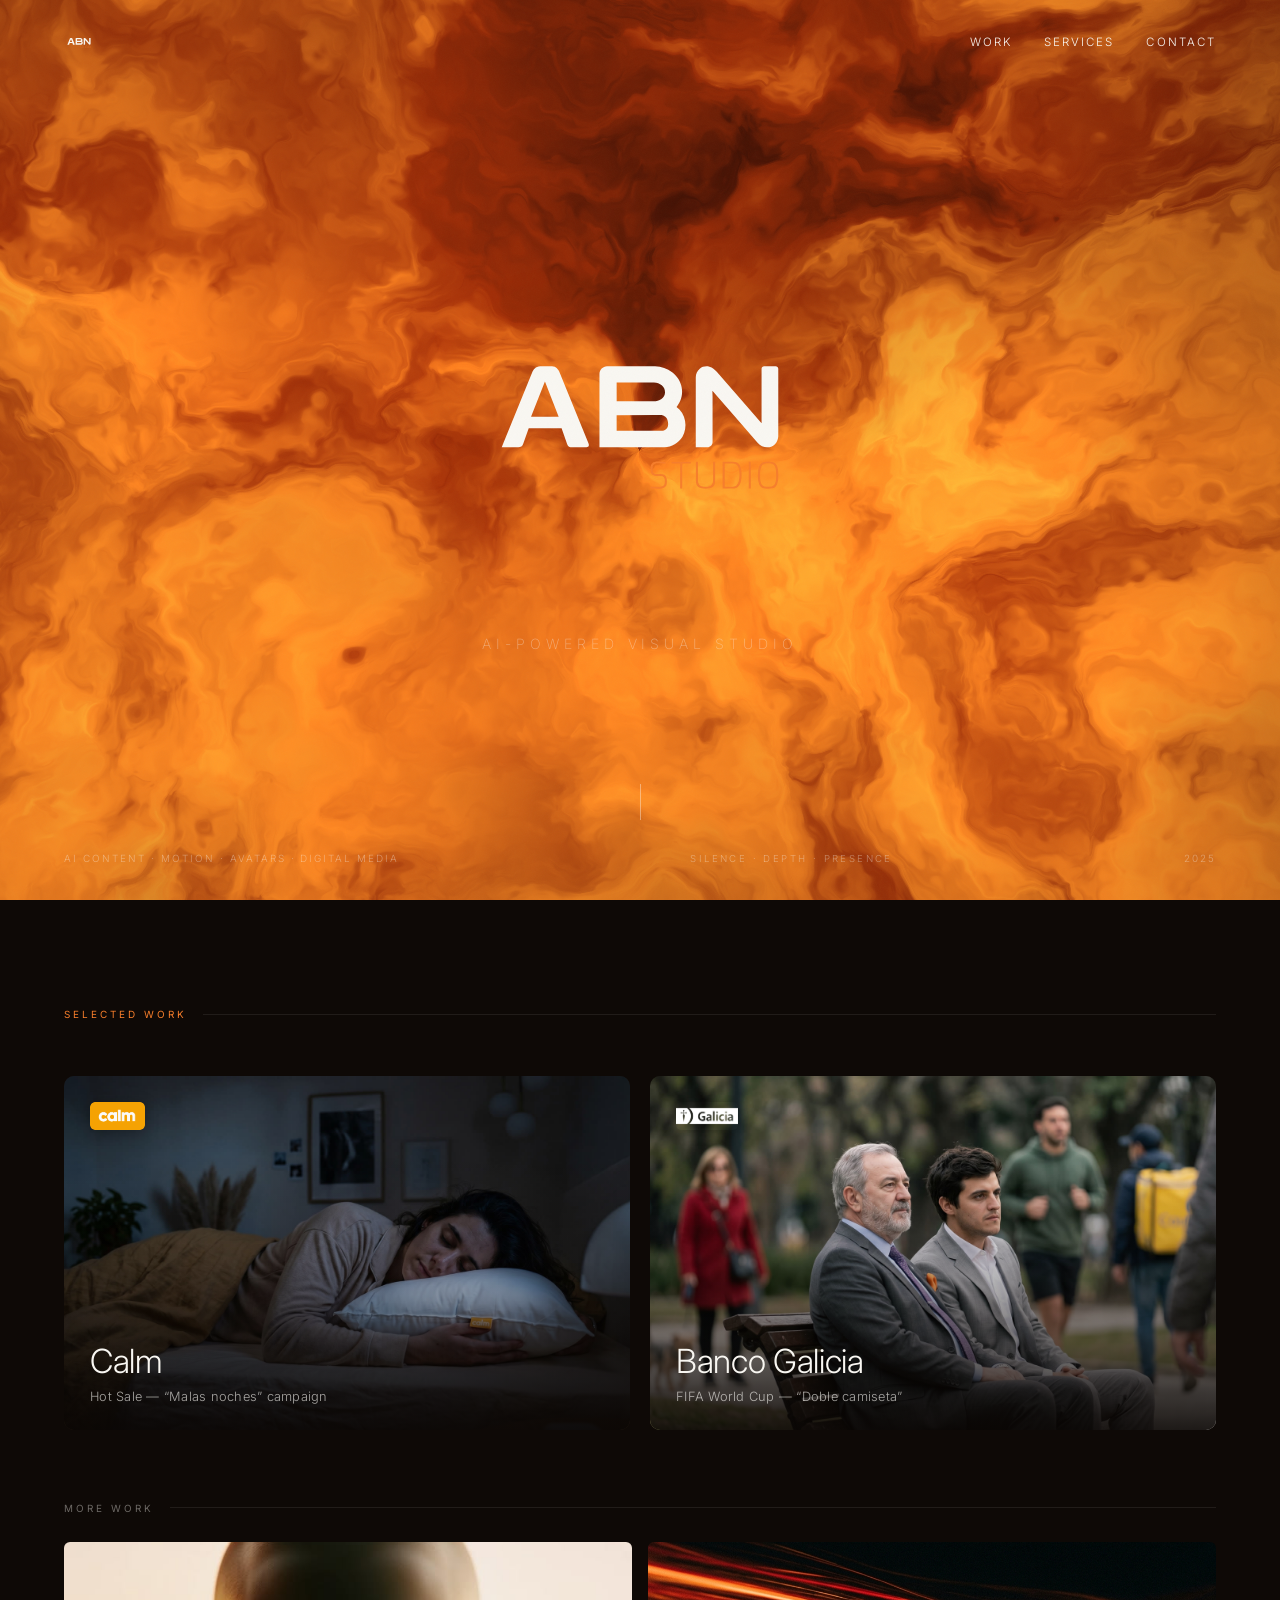
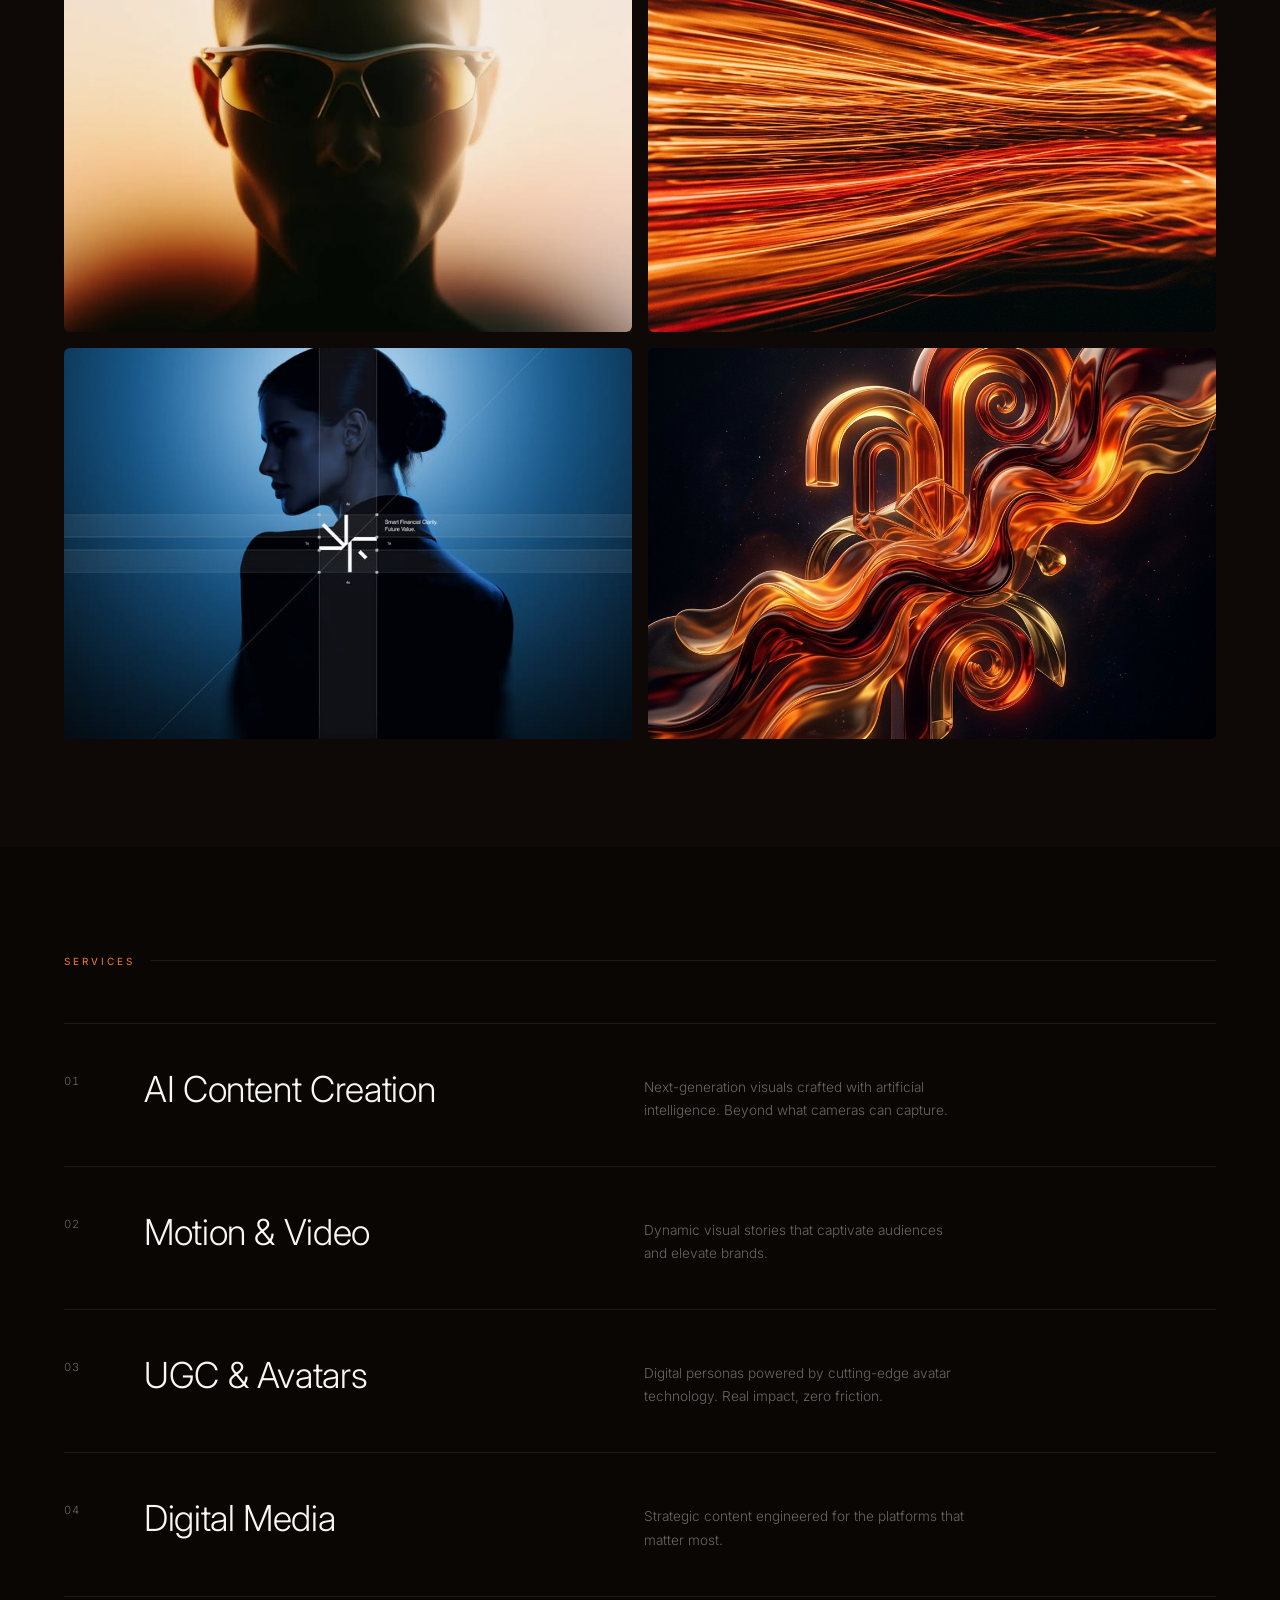
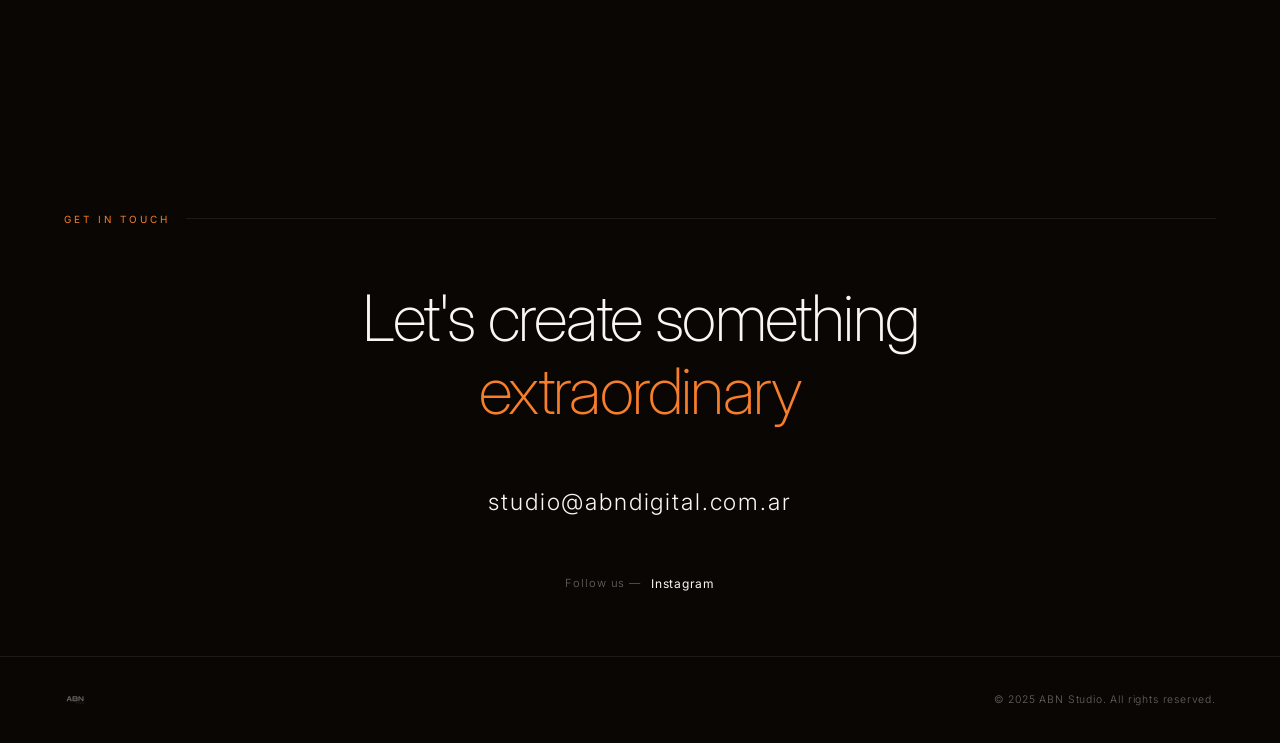
==== commit c27f03ed: "✨ Add Galicia & Calm brand logos to case cards and modal - Client logo badge on each featured case c" ====
--- a/index.html
+++ b/index.html
@@ -78,7 +78,7 @@
           </div>
           <div class="case-card-info">
             <div class="case-card-row">
-              <span class="case-card-tag">Case · 2026</span>
+              <img class="case-card-logo" src="assets/logo-calm.png" alt="Calm" loading="lazy">
               <span class="case-card-view">View case
                 <svg viewBox="0 0 24 24" fill="none" stroke="currentColor" stroke-width="1.6" stroke-linecap="round" stroke-linejoin="round" aria-hidden="true"><path d="M5 12h14M13 6l6 6-6 6"/></svg>
               </span>
@@ -97,7 +97,7 @@
           </div>
           <div class="case-card-info">
             <div class="case-card-row">
-              <span class="case-card-tag">Case · 2026</span>
+              <img class="case-card-logo" src="assets/logo-galicia.png" alt="Banco Galicia" loading="lazy">
               <span class="case-card-view">View case
                 <svg viewBox="0 0 24 24" fill="none" stroke="currentColor" stroke-width="1.6" stroke-linecap="round" stroke-linejoin="round" aria-hidden="true"><path d="M5 12h14M13 6l6 6-6 6"/></svg>
               </span>
@@ -240,6 +240,7 @@
       <!-- ---------- CALM ---------- -->
       <article class="case-panel" data-panel="calm" hidden>
         <header class="case-head">
+          <img class="case-logo" src="assets/logo-calm.png" alt="Calm">
           <span class="case-eyebrow">2026 · Retail · Sleep &amp; Rest</span>
           <h2 class="case-title" id="case-title-calm">Calm</h2>
           <span class="case-service">Creative + High Visual AI · Campaign</span>
@@ -314,6 +315,7 @@
       <!-- ---------- GALICIA ---------- -->
       <article class="case-panel" data-panel="galicia" hidden>
         <header class="case-head">
+          <img class="case-logo" src="assets/logo-galicia.png" alt="Banco Galicia">
           <span class="case-eyebrow">2026 · Finance · Banking</span>
           <h2 class="case-title" id="case-title-galicia">Banco Galicia</h2>
           <span class="case-service">Creative + High Visual AI · Campaign</span>
--- a/style.css
+++ b/style.css
@@ -549,6 +549,13 @@
   -webkit-backdrop-filter: blur(6px);
 }
 
+.case-card-logo {
+  height: 28px;
+  width: auto;
+  border-radius: 5px;
+  box-shadow: 0 2px 14px rgba(0, 0, 0, 0.3);
+}
+
 .case-card-view {
   display: inline-flex;
   align-items: center;
@@ -703,6 +710,14 @@
 .case-head {
   margin-bottom: 30px;
   padding-right: 40px;
+}
+
+.case-logo {
+  height: 34px;
+  width: auto;
+  margin-bottom: 18px;
+  border-radius: 6px;
+  display: block;
 }
 
 .case-eyebrow {
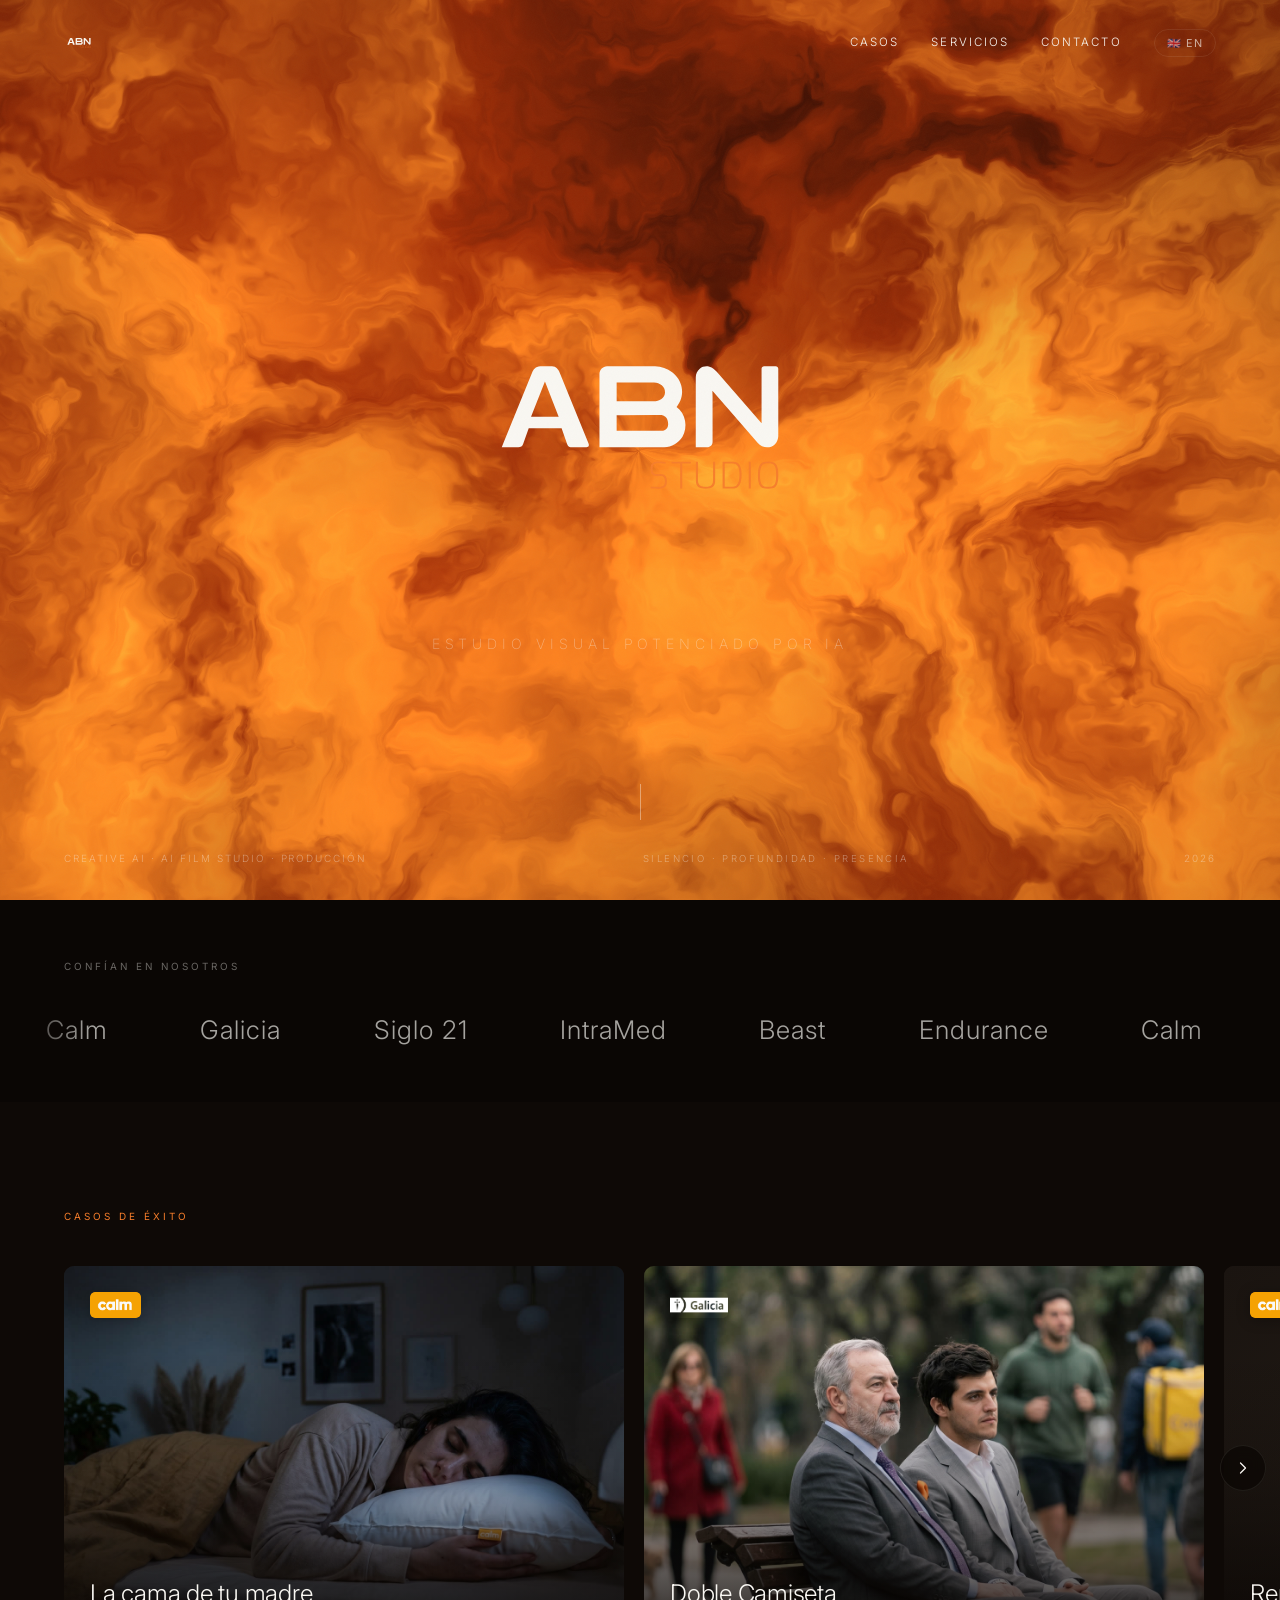
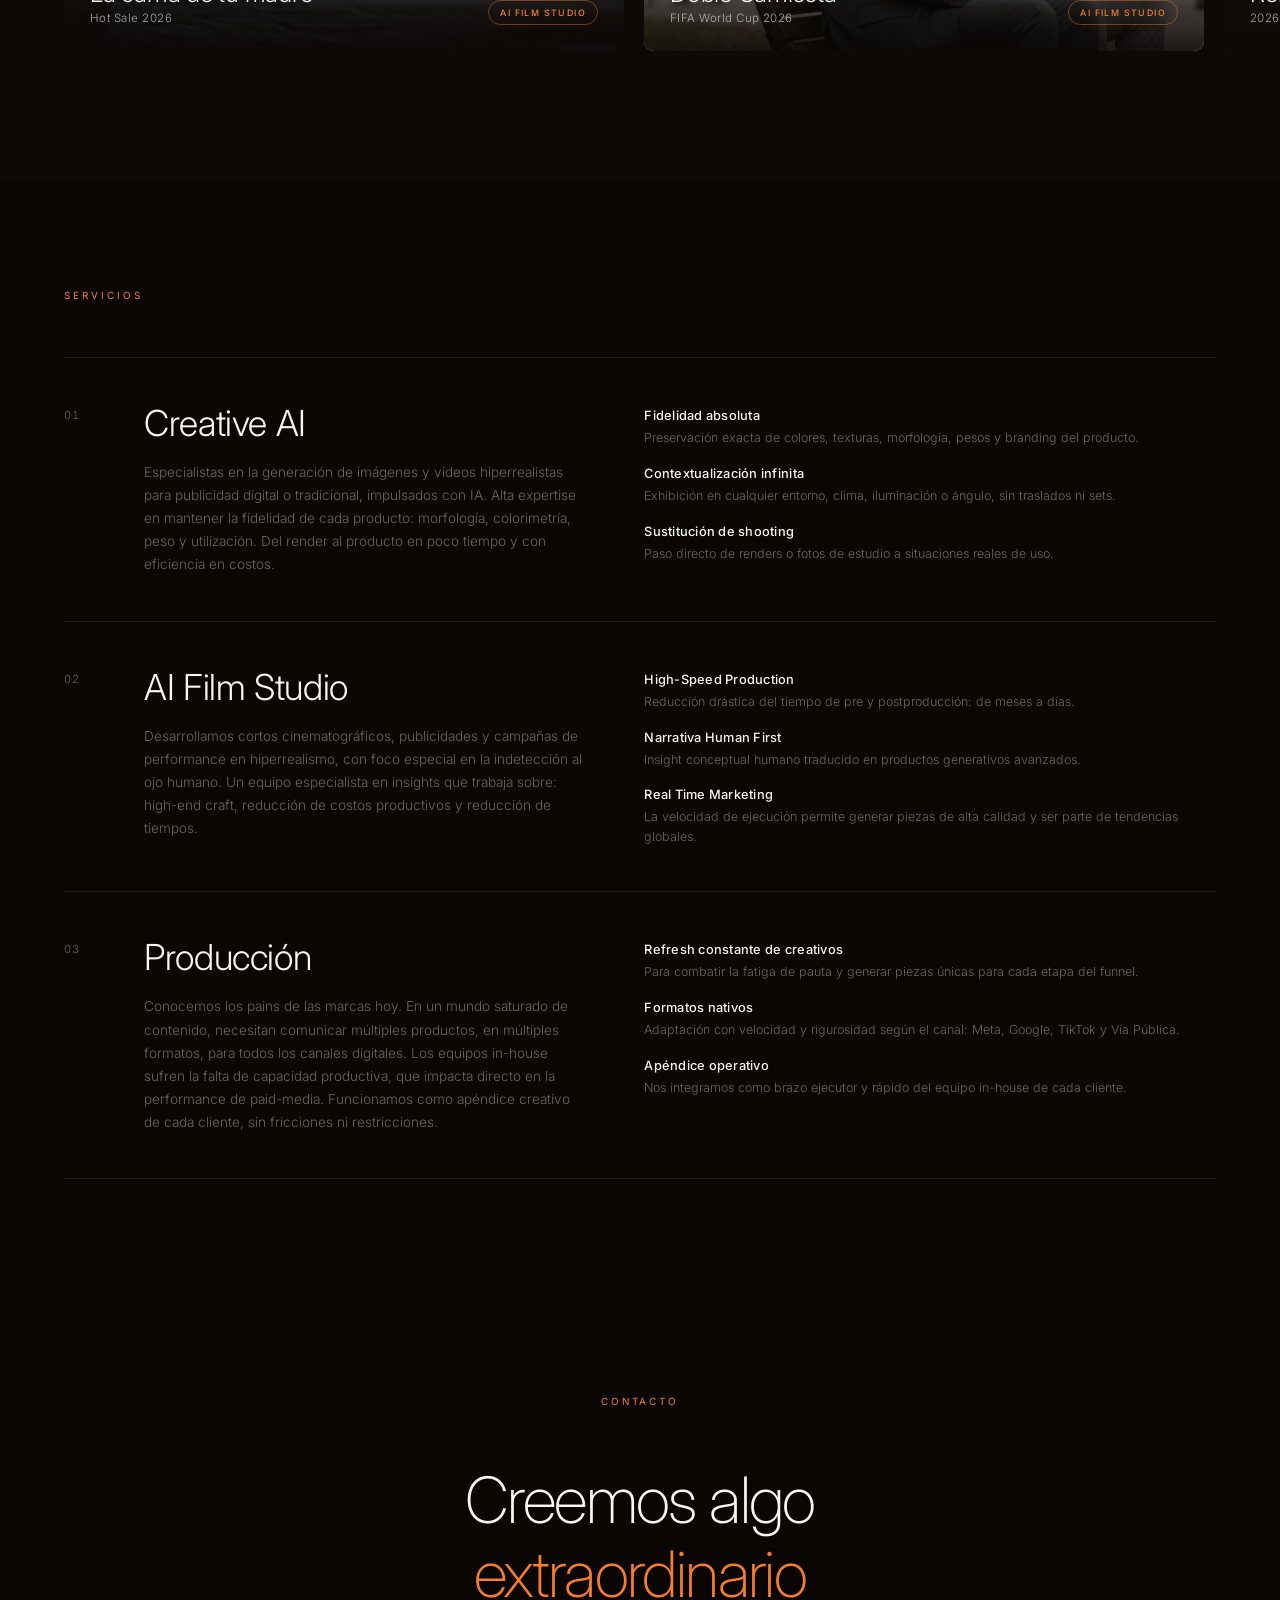
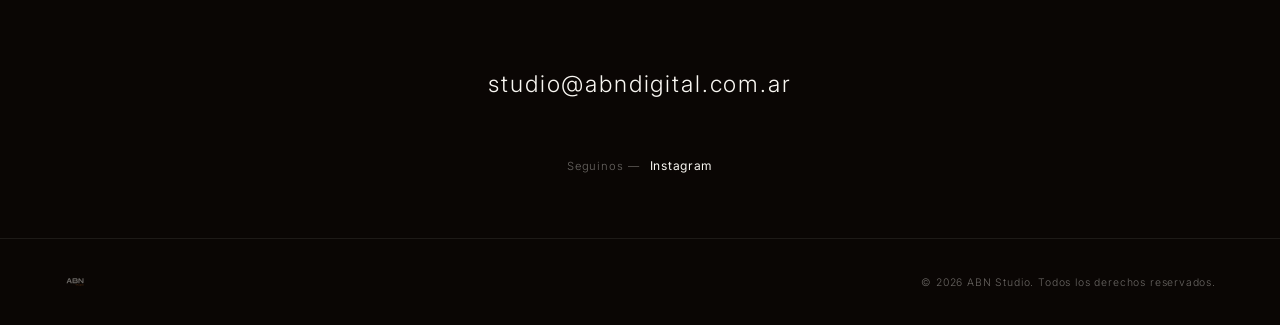
==== commit 0affd7a4: "Web Studio: rework bilingüe ES/EN — marquee marcas, casos (scroller + 4 casos), servicios (Creative " ====
--- a/index.html
+++ b/index.html
@@ -1,19 +1,19 @@
 <!DOCTYPE html>
-<html lang="en">
+<html lang="es">
 <head>
   <meta charset="UTF-8">
   <meta name="viewport" content="width=device-width, initial-scale=1.0">
 
   <!-- SEO -->
-  <title>ABN Studio — AI-Powered Visual Studio</title>
-  <meta name="description" content="ABN Studio crafts next-generation visual content powered by artificial intelligence. Motion, video, UGC avatars, and digital media for brands that move.">
-  <meta name="keywords" content="AI content creation, motion design, video production, UGC avatars, digital media, creative studio, Higgsfield">
+  <title>ABN Studio — AI Film Studio · Creative AI · Producción</title>
+  <meta name="description" content="ABN Studio crea contenido visual hiperrealista potenciado por inteligencia artificial. AI Film Studio, Creative AI y Producción para marcas que se mueven.">
+  <meta name="keywords" content="AI Film Studio, Creative AI, producción audiovisual, contenido IA, hiperrealismo, estudio creativo, ABN Studio">
 
   <!-- Open Graph -->
-  <meta property="og:title" content="ABN Studio — AI-Powered Visual Studio">
-  <meta property="og:description" content="Next-generation visual content powered by AI.">
+  <meta property="og:title" content="ABN Studio — AI Film Studio · Creative AI · Producción">
+  <meta property="og:description" content="Contenido visual hiperrealista potenciado por IA.">
   <meta property="og:type" content="website">
-  <meta property="og:image" content="assets/portfolio-1.png">
+  <meta property="og:image" content="assets/galicia-cover.jpg">
 
   <!-- Favicon -->
   <link rel="icon" type="image/svg+xml" href="logo-dark.svg">
@@ -35,9 +35,13 @@
       <img src="logo-white.svg" alt="ABN Studio">
     </a>
     <div class="nav-links">
-      <a href="#work" class="nav-link">Work</a>
-      <a href="#services" class="nav-link">Services</a>
-      <a href="#contact" class="nav-link">Contact</a>
+      <a href="#casos" class="nav-link"><span lang="es">Casos</span><span lang="en">Work</span></a>
+      <a href="#servicios" class="nav-link"><span lang="es">Servicios</span><span lang="en">Services</span></a>
+      <a href="#contacto" class="nav-link"><span lang="es">Contacto</span><span lang="en">Contact</span></a>
+      <button class="lang-switch" id="lang-switch" type="button" aria-label="Change language / Cambiar idioma">
+        <span class="ls-to-en">🇬🇧 EN</span>
+        <span class="ls-to-es">🇦🇷 ES</span>
+      </button>
     </div>
   </nav>
 
@@ -48,7 +52,10 @@
 
     <div class="hero-content">
       <img src="logo-white.svg" alt="ABN Studio" class="hero-logo">
-      <p class="hero-tagline">AI-Powered Visual Studio</p>
+      <p class="hero-tagline">
+        <span lang="es">Estudio visual potenciado por IA</span>
+        <span lang="en">AI-Powered Visual Studio</span>
+      </p>
     </div>
 
     <div class="hero-scroll">
@@ -56,139 +63,204 @@
     </div>
 
     <div class="hero-bottom">
-      <span class="hero-bottom-left">AI Content · Motion · Avatars · Digital Media</span>
-      <span class="hero-bottom-center">Silence · Depth · Presence</span>
-      <span class="hero-bottom-right">2025</span>
+      <span class="hero-bottom-left">Creative AI · AI Film Studio · Producción</span>
+      <span class="hero-bottom-center">
+        <span lang="es">Silencio · Profundidad · Presencia</span>
+        <span lang="en">Silence · Depth · Presence</span>
+      </span>
+      <span class="hero-bottom-right">2026</span>
     </div>
   </section>
 
 
-  <!-- ==================== SELECTED WORK ==================== -->
-  <section class="work" id="work">
+  <!-- ==================== TRUSTED BY (MARQUEE) ==================== -->
+  <section class="brands" id="brands">
+    <div class="brands-head">
+      <span class="brands-label">
+        <span lang="es">Confían en nosotros</span>
+        <span lang="en">Trusted by</span>
+      </span>
+    </div>
+
+    <div class="brands-marquee" aria-hidden="false">
+      <div class="marquee-track">
+        <!-- set A -->
+        <span class="brand"><img src="assets/logo-calm.png" alt="Calm" onerror="this.closest('.brand').classList.add('no-logo')"><b class="brand-text">Calm</b></span>
+        <span class="brand"><img src="assets/logo-galicia.png" alt="Banco Galicia" onerror="this.closest('.brand').classList.add('no-logo')"><b class="brand-text">Galicia</b></span>
+        <span class="brand"><img src="assets/logo-siglo21.png" alt="Siglo 21" onerror="this.closest('.brand').classList.add('no-logo')"><b class="brand-text">Siglo 21</b></span>
+        <span class="brand"><img src="assets/logo-intramed.png" alt="IntraMed" onerror="this.closest('.brand').classList.add('no-logo')"><b class="brand-text">IntraMed</b></span>
+        <span class="brand"><img src="assets/logo-beast.png" alt="Beast" onerror="this.closest('.brand').classList.add('no-logo')"><b class="brand-text">Beast</b></span>
+        <span class="brand"><img src="assets/logo-endurance.png" alt="Endurance" onerror="this.closest('.brand').classList.add('no-logo')"><b class="brand-text">Endurance</b></span>
+        <!-- set B (duplicate for seamless loop) -->
+        <span class="brand"><img src="assets/logo-calm.png" alt="Calm" onerror="this.closest('.brand').classList.add('no-logo')"><b class="brand-text">Calm</b></span>
+        <span class="brand"><img src="assets/logo-galicia.png" alt="Banco Galicia" onerror="this.closest('.brand').classList.add('no-logo')"><b class="brand-text">Galicia</b></span>
+        <span class="brand"><img src="assets/logo-siglo21.png" alt="Siglo 21" onerror="this.closest('.brand').classList.add('no-logo')"><b class="brand-text">Siglo 21</b></span>
+        <span class="brand"><img src="assets/logo-intramed.png" alt="IntraMed" onerror="this.closest('.brand').classList.add('no-logo')"><b class="brand-text">IntraMed</b></span>
+        <span class="brand"><img src="assets/logo-beast.png" alt="Beast" onerror="this.closest('.brand').classList.add('no-logo')"><b class="brand-text">Beast</b></span>
+        <span class="brand"><img src="assets/logo-endurance.png" alt="Endurance" onerror="this.closest('.brand').classList.add('no-logo')"><b class="brand-text">Endurance</b></span>
+      </div>
+    </div>
+  </section>
+
+
+  <!-- ==================== SUCCESS CASES ==================== -->
+  <section class="cases" id="casos">
     <div class="container">
-      <div class="section-label reveal">Selected Work</div>
-
-      <!-- Featured real cases -->
-      <div class="work-featured">
-
-        <!-- Case: Calm -->
-        <button class="case-card reveal reveal-d1" data-case="calm" type="button" aria-label="Open Calm case study">
+      <div class="section-label reveal">
+        <span lang="es">Casos de éxito</span><span lang="en">Success stories</span>
+      </div>
+    </div>
+
+    <div class="cases-scroller reveal">
+      <button class="cases-arrow cases-arrow-prev" type="button" aria-label="Anterior">
+        <svg viewBox="0 0 24 24" fill="none" stroke="currentColor" stroke-width="1.5" stroke-linecap="round" stroke-linejoin="round" aria-hidden="true"><path d="M15 6l-6 6 6 6"/></svg>
+      </button>
+
+      <div class="cases-track" id="cases-track">
+
+        <!-- Case 1: Calm — Hot Sale -->
+        <button class="case-card" data-case="calm" type="button" aria-label="Ver caso Calm — La cama de tu madre">
           <div class="case-card-media">
-            <img src="assets/calm-cover.jpg" alt="Calm — Hot Sale campaign" loading="lazy">
+            <img src="assets/calm-cover.jpg" alt="Calm — La cama de tu madre" loading="lazy" onerror="this.style.display='none'">
           </div>
           <div class="case-card-info">
-            <div class="case-card-row">
-              <img class="case-card-logo" src="assets/logo-calm.png" alt="Calm" loading="lazy">
-              <span class="case-card-view">View case
-                <svg viewBox="0 0 24 24" fill="none" stroke="currentColor" stroke-width="1.6" stroke-linecap="round" stroke-linejoin="round" aria-hidden="true"><path d="M5 12h14M13 6l6 6-6 6"/></svg>
-              </span>
-            </div>
-            <div class="case-card-title">
-              <h3 class="case-card-name">Calm</h3>
-              <span class="case-card-sub">Hot Sale — “Malas noches” campaign</span>
+            <div class="case-card-top">
+              <img class="case-card-logo" src="assets/logo-calm.png" alt="Calm" loading="lazy" onerror="this.style.display='none'">
+            </div>
+            <div class="case-card-btm">
+              <div class="case-card-titles">
+                <span class="case-card-title">La cama de tu madre</span>
+                <span class="case-card-sub">Hot Sale 2026</span>
+              </div>
+              <span class="case-card-solution">AI Film Studio</span>
             </div>
           </div>
         </button>
 
-        <!-- Case: Galicia -->
-        <button class="case-card reveal reveal-d2" data-case="galicia" type="button" aria-label="Open Banco Galicia case study">
+        <!-- Case 2: Galicia -->
+        <button class="case-card" data-case="galicia" type="button" aria-label="Ver caso Banco Galicia — Doble Camiseta">
           <div class="case-card-media">
-            <img src="assets/galicia-cover.jpg" alt="Banco Galicia — FIFA World Cup campaign" loading="lazy">
+            <img src="assets/galicia-cover.jpg" alt="Banco Galicia — Doble Camiseta" loading="lazy" onerror="this.style.display='none'">
           </div>
           <div class="case-card-info">
-            <div class="case-card-row">
-              <img class="case-card-logo" src="assets/logo-galicia.png" alt="Banco Galicia" loading="lazy">
-              <span class="case-card-view">View case
-                <svg viewBox="0 0 24 24" fill="none" stroke="currentColor" stroke-width="1.6" stroke-linecap="round" stroke-linejoin="round" aria-hidden="true"><path d="M5 12h14M13 6l6 6-6 6"/></svg>
-              </span>
-            </div>
-            <div class="case-card-title">
-              <h3 class="case-card-name">Banco Galicia</h3>
-              <span class="case-card-sub">FIFA World Cup — “Doble camiseta”</span>
+            <div class="case-card-top">
+              <img class="case-card-logo" src="assets/logo-galicia.png" alt="Banco Galicia" loading="lazy" onerror="this.style.display='none'">
+            </div>
+            <div class="case-card-btm">
+              <div class="case-card-titles">
+                <span class="case-card-title">Doble Camiseta</span>
+                <span class="case-card-sub">FIFA World Cup 2026</span>
+              </div>
+              <span class="case-card-solution">AI Film Studio</span>
             </div>
           </div>
         </button>
 
-      </div>
-
-      <!-- More work -->
-      <div class="work-more-label reveal">More work</div>
-      <div class="work-grid">
-
-        <div class="work-card reveal reveal-d1">
-          <div class="work-card-bg">
-            <img src="assets/work-avatar-krea.png" alt="AI Avatar — KREA Design" loading="lazy">
-          </div>
-          <div class="work-card-overlay">
-            <h4 class="work-card-name">AI Avatar</h4>
-            <span class="work-card-cat">UGC & Avatars</span>
-          </div>
-        </div>
-
-        <div class="work-card reveal reveal-d2">
-          <div class="work-card-bg">
-            <img src="assets/portfolio-2.png" alt="Flux — Motion Design" loading="lazy">
-          </div>
-          <div class="work-card-overlay">
-            <h4 class="work-card-name">Flux</h4>
-            <span class="work-card-cat">Motion & Video</span>
-          </div>
-        </div>
-
-        <div class="work-card reveal reveal-d1">
-          <div class="work-card-bg">
-            <img src="assets/work-blue-profile.png" alt="Clarity — Brand Visual" loading="lazy">
-          </div>
-          <div class="work-card-overlay">
-            <h4 class="work-card-name">Clarity</h4>
-            <span class="work-card-cat">AI Content</span>
-          </div>
-        </div>
-
-        <div class="work-card reveal reveal-d2">
-          <div class="work-card-bg">
-            <img src="assets/portfolio-4.png" alt="Molten — 3D Visual" loading="lazy">
-          </div>
-          <div class="work-card-overlay">
-            <h4 class="work-card-name">Molten</h4>
-            <span class="work-card-cat">AI Content</span>
-          </div>
-        </div>
-
-      </div>
+        <!-- Case 3: Calm — Catálogo (Creative AI) -->
+        <button class="case-card" data-case="catalogo" type="button" aria-label="Ver caso Calm — Renovación Catálogo">
+          <div class="case-card-media">
+            <img src="assets/catalogo-1.jpg" alt="Calm — Renovación Catálogo" loading="lazy" onerror="this.style.display='none'">
+          </div>
+          <div class="case-card-info">
+            <div class="case-card-top">
+              <img class="case-card-logo" src="assets/logo-calm.png" alt="Calm" loading="lazy" onerror="this.style.display='none'">
+            </div>
+            <div class="case-card-btm">
+              <div class="case-card-titles">
+                <span class="case-card-title">Renovación Catálogo</span>
+                <span class="case-card-sub">2026</span>
+              </div>
+              <span class="case-card-solution">Creative AI</span>
+            </div>
+          </div>
+        </button>
+
+        <!-- Case 4: ABN Studio — The Awakening of Yara -->
+        <button class="case-card" data-case="yara" type="button" aria-label="Ver caso The Awakening of Yara">
+          <div class="case-card-media">
+            <img src="assets/yara-cover.jpg" alt="The Awakening of Yara" loading="lazy" onerror="this.style.display='none'">
+          </div>
+          <div class="case-card-info">
+            <div class="case-card-top">
+              <img class="case-card-logo case-card-logo-abn" src="logo-white.svg" alt="ABN Studio" loading="lazy">
+            </div>
+            <div class="case-card-btm">
+              <div class="case-card-titles">
+                <span class="case-card-title">The Awakening of Yara</span>
+                <span class="case-card-sub">2026</span>
+              </div>
+              <span class="case-card-solution">AI Film Studio</span>
+            </div>
+          </div>
+        </button>
+
+      </div>
+
+      <button class="cases-arrow cases-arrow-next" type="button" aria-label="Siguiente">
+        <svg viewBox="0 0 24 24" fill="none" stroke="currentColor" stroke-width="1.5" stroke-linecap="round" stroke-linejoin="round" aria-hidden="true"><path d="M9 6l6 6-6 6"/></svg>
+      </button>
     </div>
   </section>
 
 
   <!-- ==================== SERVICES ==================== -->
-  <section class="services" id="services">
+  <section class="services" id="servicios">
     <div class="container">
-      <div class="section-label reveal">Services</div>
+      <div class="section-label reveal">
+        <span lang="es">Servicios</span><span lang="en">Services</span>
+      </div>
 
       <div class="services-grid">
 
+        <!-- 01 — Creative AI -->
         <div class="service-item reveal reveal-d1">
           <span class="service-num">01</span>
-          <h3 class="service-title">AI Content Creation</h3>
-          <p class="service-desc">Next-generation visuals crafted with artificial intelligence. Beyond what cameras can capture.</p>
-        </div>
-
+          <div class="service-main">
+            <h3 class="service-title">Creative AI</h3>
+            <p class="service-desc">
+              <span lang="es">Especialistas en la generación de imágenes y videos hiperrealistas para publicidad digital o tradicional, impulsados con IA. Alta expertise en mantener la fidelidad de cada producto: morfología, colorimetría, peso y utilización. Del render al producto en poco tiempo y con eficiencia en costos.</span>
+              <span lang="en">Specialists in generating hyperrealistic images and video for digital and traditional advertising, AI-driven. Deep expertise keeping every product faithful — morphology, colorimetry, weight and use. From render to product, fast and cost-efficient.</span>
+            </p>
+          </div>
+          <ul class="service-bullets">
+            <li><span class="sb-name"><span lang="es">Fidelidad absoluta</span><span lang="en">Absolute fidelity</span></span><span class="sb-text"><span lang="es">Preservación exacta de colores, texturas, morfología, pesos y branding del producto.</span><span lang="en">Exact preservation of color, texture, morphology, weight and product branding.</span></span></li>
+            <li><span class="sb-name"><span lang="es">Contextualización infinita</span><span lang="en">Infinite context</span></span><span class="sb-text"><span lang="es">Exhibición en cualquier entorno, clima, iluminación o ángulo, sin traslados ni sets.</span><span lang="en">Show it in any setting, weather, light or angle — no travel, no sets.</span></span></li>
+            <li><span class="sb-name"><span lang="es">Sustitución de shooting</span><span lang="en">Shoot replacement</span></span><span class="sb-text"><span lang="es">Paso directo de renders o fotos de estudio a situaciones reales de uso.</span><span lang="en">Go straight from renders or studio shots to real-life use.</span></span></li>
+          </ul>
+        </div>
+
+        <!-- 02 — AI Film Studio -->
         <div class="service-item reveal reveal-d2">
           <span class="service-num">02</span>
-          <h3 class="service-title">Motion & Video</h3>
-          <p class="service-desc">Dynamic visual stories that captivate audiences and elevate brands.</p>
-        </div>
-
+          <div class="service-main">
+            <h3 class="service-title">AI Film Studio</h3>
+            <p class="service-desc">
+              <span lang="es">Desarrollamos cortos cinematográficos, publicidades y campañas de performance en hiperrealismo, con foco especial en la indetección al ojo humano. Un equipo especialista en insights que trabaja sobre: high-end craft, reducción de costos productivos y reducción de tiempos.</span>
+              <span lang="en">We build cinematic shorts, ads and performance campaigns in hyperrealism, obsessed with being undetectable to the human eye. An insight-first team focused on high-end craft, lower production cost and faster turnaround.</span>
+            </p>
+          </div>
+          <ul class="service-bullets">
+            <li><span class="sb-name">High-Speed Production</span><span class="sb-text"><span lang="es">Reducción drástica del tiempo de pre y postproducción: de meses a días.</span><span lang="en">Drastically shorter pre- and post-production: from months to days.</span></span></li>
+            <li><span class="sb-name">Narrativa Human First</span><span class="sb-text"><span lang="es">Insight conceptual humano traducido en productos generativos avanzados.</span><span lang="en">Human conceptual insight translated into advanced generative pieces.</span></span></li>
+            <li><span class="sb-name">Real Time Marketing</span><span class="sb-text"><span lang="es">La velocidad de ejecución permite generar piezas de alta calidad y ser parte de tendencias globales.</span><span lang="en">Execution speed lets us deliver high-quality pieces and ride global trends.</span></span></li>
+          </ul>
+        </div>
+
+        <!-- 03 — Producción -->
         <div class="service-item reveal reveal-d3">
           <span class="service-num">03</span>
-          <h3 class="service-title">UGC & Avatars</h3>
-          <p class="service-desc">Digital personas powered by cutting-edge avatar technology. Real impact, zero friction.</p>
-        </div>
-
-        <div class="service-item reveal reveal-d4">
-          <span class="service-num">04</span>
-          <h3 class="service-title">Digital Media</h3>
-          <p class="service-desc">Strategic content engineered for the platforms that matter most.</p>
+          <div class="service-main">
+            <h3 class="service-title">Producción</h3>
+            <p class="service-desc">
+              <span lang="es">Conocemos los pains de las marcas hoy. En un mundo saturado de contenido, necesitan comunicar múltiples productos, en múltiples formatos, para todos los canales digitales. Los equipos in-house sufren la falta de capacidad productiva, que impacta directo en la performance de paid-media. Funcionamos como apéndice creativo de cada cliente, sin fricciones ni restricciones.</span>
+              <span lang="en">We know the pains brands face today. In a content-saturated world, they must communicate many products, in many formats, across every digital channel. In-house teams hit production ceilings that hit paid-media performance directly. We plug in as each client's creative appendage — no friction, no limits.</span>
+            </p>
+          </div>
+          <ul class="service-bullets">
+            <li><span class="sb-name"><span lang="es">Refresh constante de creativos</span><span lang="en">Constant creative refresh</span></span><span class="sb-text"><span lang="es">Para combatir la fatiga de pauta y generar piezas únicas para cada etapa del funnel.</span><span lang="en">To fight ad fatigue and produce unique pieces for every funnel stage.</span></span></li>
+            <li><span class="sb-name"><span lang="es">Formatos nativos</span><span lang="en">Native formats</span></span><span class="sb-text"><span lang="es">Adaptación con velocidad y rigurosidad según el canal: Meta, Google, TikTok y Vía Pública.</span><span lang="en">Fast, rigorous adaptation per channel: Meta, Google, TikTok and OOH.</span></span></li>
+            <li><span class="sb-name"><span lang="es">Apéndice operativo</span><span lang="en">Operational appendage</span></span><span class="sb-text"><span lang="es">Nos integramos como brazo ejecutor y rápido del equipo in-house de cada cliente.</span><span lang="en">We integrate as the fast executing arm of each client's in-house team.</span></span></li>
+          </ul>
         </div>
 
       </div>
@@ -197,12 +269,15 @@
 
 
   <!-- ==================== CONTACT ==================== -->
-  <section class="contact" id="contact">
+  <section class="contact" id="contacto">
     <div class="container">
-      <div class="section-label reveal" style="justify-content: center;">Get in Touch</div>
+      <div class="section-label reveal" style="justify-content: center;">
+        <span lang="es">Contacto</span><span lang="en">Get in Touch</span>
+      </div>
 
       <h2 class="contact-heading reveal">
-        Let's create something<br><em>extraordinary</em>
+        <span lang="es">Creemos algo<br><em>extraordinario</em></span>
+        <span lang="en">Let's create something<br><em>extraordinary</em></span>
       </h2>
 
       <a href="mailto:studio@abndigital.com.ar" class="contact-email reveal reveal-d1" id="contact-email">
@@ -210,7 +285,7 @@
       </a>
 
       <div class="contact-social reveal reveal-d2">
-        <span>Follow us —</span>
+        <span><span lang="es">Seguinos —</span><span lang="en">Follow us —</span></span>
         <a href="https://instagram.com/abndigital" target="_blank" rel="noopener noreferrer" id="instagram-link">Instagram</a>
       </div>
     </div>
@@ -223,7 +298,7 @@
       <a href="#hero" class="footer-logo">
         <img src="logo-white.svg" alt="ABN Studio">
       </a>
-      <span class="footer-copy">© 2025 ABN Studio. All rights reserved.</span>
+      <span class="footer-copy">© 2026 ABN Studio. <span lang="es">Todos los derechos reservados.</span><span lang="en">All rights reserved.</span></span>
     </div>
   </footer>
 
@@ -237,13 +312,13 @@
         <svg viewBox="0 0 24 24" fill="none" stroke="currentColor" stroke-width="1.5" stroke-linecap="round" aria-hidden="true"><path d="M6 6l12 12M18 6L6 18"/></svg>
       </button>
 
-      <!-- ---------- CALM ---------- -->
+      <!-- ---------- CALM · Hot Sale ---------- -->
       <article class="case-panel" data-panel="calm" hidden>
         <header class="case-head">
           <img class="case-logo" src="assets/logo-calm.png" alt="Calm">
-          <span class="case-eyebrow">2026 · Retail · Sleep &amp; Rest</span>
-          <h2 class="case-title" id="case-title-calm">Calm</h2>
-          <span class="case-service">Creative + High Visual AI · Campaign</span>
+          <span class="case-eyebrow">AI Film Studio · Hot Sale 2026</span>
+          <h2 class="case-title" id="case-title-calm">La cama de tu madre</h2>
+          <span class="case-service"><span lang="es">Campaña · Cinco spots</span><span lang="en">Campaign · Five films</span></span>
         </header>
 
         <div class="case-stage">
@@ -263,7 +338,7 @@
 
           <div class="case-gallery" aria-label="Campaign films">
             <button class="case-thumb is-active" type="button" data-src="assets/calm-todos.mp4" data-poster="assets/calm-todos-poster.jpg">
-              <img src="assets/calm-todos-poster.jpg" alt="Calm — product reel" loading="lazy"><span>Reel</span>
+              <img src="assets/calm-todos-poster.jpg" alt="Calm — ALL" loading="lazy"><span>ALL</span>
             </button>
             <button class="case-thumb" type="button" data-src="assets/calm-autos.mp4" data-poster="assets/calm-autos-poster.jpg">
               <img src="assets/calm-autos-poster.jpg" alt="Calm — Autos" loading="lazy"><span>Autos</span>
@@ -275,7 +350,7 @@
               <img src="assets/calm-oficina-poster.jpg" alt="Calm — Oficina" loading="lazy"><span>Oficina</span>
             </button>
             <button class="case-thumb" type="button" data-src="assets/calm-papi-futbol.mp4" data-poster="assets/calm-papi-futbol-poster.jpg">
-              <img src="assets/calm-papi-futbol-poster.jpg" alt="Calm — Papi Fútbol" loading="lazy"><span>Papi Fútbol</span>
+              <img src="assets/calm-papi-futbol-poster.jpg" alt="Calm — Fútbol" loading="lazy"><span>Fútbol</span>
             </button>
           </div>
         </div>
@@ -283,24 +358,27 @@
         <div class="case-body">
           <div class="case-narrative">
             <div class="case-block">
-              <span class="case-block-label">The challenge</span>
-              <p>Hot Sale is the loudest week of the Argentine retail calendar — every brand screaming the same discounts into the same feed. Calm needed to cut through without simply shouting a bigger percentage off, and turn a mattress sale into something people actually wanted to watch and share.</p>
-            </div>
-            <div class="case-block">
-              <span class="case-block-label">The idea</span>
-              <p>We started from a universal truth: a bad night's sleep makes you short-tempered — the kind of day where anything sets you off. So we built the campaign around the split-second before you lose it, and swapped the Argentine swear word for the thing that would have prevented it: Calm. <em>“Almohada”, “Colchón”, “Espuma”, “Cama”</em> land exactly where the insult was meant to go. Four films — road rage (<em>Autos</em>), a rough morning (<em>Mañana</em>), the office (<em>Oficina</em>) and Tuesday-night football (<em>Papi Fútbol</em>) — plus a product reel, all in the visual language of the clips people already screenshot and forward.</p>
-            </div>
-            <div class="case-block">
-              <span class="case-block-label">The result</span>
-              <p>Produced with a hybrid-intelligence system — human comedic timing and casting judgment paired with AI-first execution. Five films delivered without a single shoot day, ready in time for Hot Sale.</p>
+              <span class="case-block-label"><span lang="es">El desafío</span><span lang="en">The challenge</span></span>
+              <p lang="es">Hot Sale es la semana más ruidosa del calendario del retail argentino: todas las marcas gritando los mismos descuentos en el mismo feed. Calm necesitaba destacar sin limitarse a gritar un porcentaje más alto, y transformar las ventas en algo que la gente realmente quisiera ver y compartir.</p>
+              <p lang="en">Hot Sale is the loudest week of the Argentine retail calendar — every brand screaming the same discounts into the same feed. Calm needed to cut through without simply shouting a bigger percentage off, and turn a sale into something people actually wanted to watch and share.</p>
+            </div>
+            <div class="case-block">
+              <span class="case-block-label"><span lang="es">La idea</span><span lang="en">The idea</span></span>
+              <p lang="es">Partimos de una verdad universal: dormir mal te deja de pocas pulgas, en uno de esos días donde cualquier cosa te salta la ficha. Construimos la campaña alrededor de ese segundo previo a perder el control y reemplazamos el insulto argentino por lo único que lo habría evitado: Calm. <em>“Almohada”, “Colchón”, “Espuma”</em> y <em>“Cama”</em> caen exactamente donde iba el insulto clásico. Cuatro spots nativos —furia al volante (<em>Autos</em>), una mañana difícil (<em>Mañana</em>), caos de oficina (<em>Oficina</em>) y el fútbol del martes (<em>Fútbol</em>)— más un reel madre, en el lenguaje visual de los clips que la gente ya captura y reenvía.</p>
+              <p lang="en">We started from a universal truth: a bad night's sleep makes you short-tempered — the kind of day where anything sets you off. We built the campaign around the split-second before you lose it, and swapped the Argentine swear word for the one thing that would have prevented it: Calm. <em>“Almohada”, “Colchón”, “Espuma”</em> and <em>“Cama”</em> land exactly where the insult was meant to go. Four native films — road rage (<em>Autos</em>), a rough morning (<em>Mañana</em>), office chaos (<em>Oficina</em>) and Tuesday football (<em>Fútbol</em>) — plus a mother reel, in the visual language of the clips people already screenshot and forward.</p>
+            </div>
+            <div class="case-block">
+              <span class="case-block-label"><span lang="es">El resultado</span><span lang="en">The result</span></span>
+              <p lang="es">Producido con un sistema de inteligencia híbrida: el timing cómico y el criterio de casting humano combinados con una ejecución AI-first. Cinco spots entregados sin un solo día de rodaje. Reducción sustancial de costos y tiempos. Listos para el Hot Sale.</p>
+              <p lang="en">Produced with a hybrid-intelligence system — human comedic timing and casting judgment paired with AI-first execution. Five films delivered without a single shoot day. Substantially lower cost and time. Ready for Hot Sale.</p>
             </div>
           </div>
 
           <div class="case-metrics">
-            <div class="metric"><span class="metric-num">−75%</span><span class="metric-label">Production cost</span></div>
-            <div class="metric"><span class="metric-num">−70%</span><span class="metric-label">Production time</span></div>
-            <div class="metric"><span class="metric-num">5</span><span class="metric-label">Films in 6 business days</span></div>
-            <div class="metric"><span class="metric-num">0</span><span class="metric-label">Shoot days</span></div>
+            <div class="metric"><span class="metric-num">−75%</span><span class="metric-label"><span lang="es">Costo de producción</span><span lang="en">Production cost</span></span></div>
+            <div class="metric"><span class="metric-num">−70%</span><span class="metric-label"><span lang="es">Tiempo de producción</span><span lang="en">Production time</span></span></div>
+            <div class="metric"><span class="metric-num">5</span><span class="metric-label"><span lang="es">Spots en 6 días hábiles</span><span lang="en">Films in 6 business days</span></span></div>
+            <div class="metric"><span class="metric-num">0</span><span class="metric-label"><span lang="es">Días de rodaje</span><span lang="en">Shoot days</span></span></div>
           </div>
 
           <div class="case-tools">
@@ -316,9 +394,9 @@
       <article class="case-panel" data-panel="galicia" hidden>
         <header class="case-head">
           <img class="case-logo" src="assets/logo-galicia.png" alt="Banco Galicia">
-          <span class="case-eyebrow">2026 · Finance · Banking</span>
-          <h2 class="case-title" id="case-title-galicia">Banco Galicia</h2>
-          <span class="case-service">Creative + High Visual AI · Campaign</span>
+          <span class="case-eyebrow">AI Film Studio · FIFA World Cup 2026</span>
+          <h2 class="case-title" id="case-title-galicia">Doble Camiseta</h2>
+          <span class="case-service"><span lang="es">Campaña · Marketing de guerrilla</span><span lang="en">Campaign · Guerrilla marketing</span></span>
         </header>
 
         <div class="case-stage">
@@ -340,24 +418,27 @@
         <div class="case-body">
           <div class="case-narrative">
             <div class="case-block">
-              <span class="case-block-label">The challenge</span>
-              <p>June 2026: the FIFA World Cup kicks off in the United States — the most-watched event on earth, and for a football nation like Argentina, far more than a tournament. Galicia wanted to own the cultural conversation at its most saturated moment, surrounded by competitors, through guerrilla marketing — <em>without</em> sponsoring AFA or the national team, without World Cup promos or discounts, and without raffling trips to the US. And it had to be conceived, developed and executed in under 14 days.</p>
-            </div>
-            <div class="case-block">
-              <span class="case-block-label">The idea</span>
-              <p>At a moment of peak national pride, we leaned on one absolute truth: Galicia is the only truly Argentine bank — the only one that operates exclusively inside the country. From there we built <em>“Doble camiseta”</em>: a distinctly Argentine way of unmasking the banks that keep a plan B and operate abroad, positioning Galicia as the one that only celebrates when Argentina wins. To carry it, we recreated an iconic scene from the classic film <em>“Nueve Reinas”</em>, shot-for-shot, rewriting the script around the concept.</p>
-            </div>
-            <div class="case-block">
-              <span class="case-block-label">The result</span>
-              <p>Insight, script and concept validated, the film was produced with a hybrid-intelligence system — human judgment paired with AI-first execution — crafted for hyperrealism, with a human voice-over carrying the emotional weight.</p>
+              <span class="case-block-label"><span lang="es">El desafío</span><span lang="en">The challenge</span></span>
+              <p lang="es">Junio de 2026: arranca la Copa Mundial de la FIFA en Estados Unidos, el evento más visto del planeta y, para una nación futbolera como la Argentina, muchísimo más que un torneo. Galicia quería adueñarse de la conversación cultural en su momento de mayor saturación, rodeado de competidores y mediante marketing de guerrilla: sin sponsorear a la AFA ni a la Selección, sin promos ni descuentos del Mundial y sin sortear viajes a EE. UU. Y tenía que ser concebido, desarrollado y ejecutado en menos de 14 días.</p>
+              <p lang="en">June 2026: the FIFA World Cup kicks off in the United States — the most-watched event on earth, and for a football nation like Argentina, far more than a tournament. Galicia wanted to own the cultural conversation at its most saturated moment, surrounded by competitors, through guerrilla marketing — without sponsoring AFA or the national team, without World Cup promos or discounts, and without raffling trips to the US. And it had to be conceived, developed and executed in under 14 days.</p>
+            </div>
+            <div class="case-block">
+              <span class="case-block-label"><span lang="es">La idea</span><span lang="en">The idea</span></span>
+              <p lang="es">En el punto máximo del orgullo nacional, nos apoyamos en una verdad absoluta: Galicia es el único banco verdaderamente argentino, el único que opera exclusivamente dentro del país. A partir de ahí construimos <em>“Doble Camiseta”</em>: una forma bien argentina de desenmascarar a los bancos que tienen un plan B, posicionando a Galicia como el único que solo celebra cuando gana la Argentina. Para llevarlo a cabo, recreamos plano por plano una escena icónica de la película clásica <em>“Nueve Reinas”</em>, reescribiendo el guión en función del concepto.</p>
+              <p lang="en">At a moment of peak national pride, we leaned on one absolute truth: Galicia is the only truly Argentine bank — the only one that operates exclusively inside the country. From there we built <em>“Doble Camiseta”</em>: a distinctly Argentine way of unmasking the banks that keep a plan B, positioning Galicia as the one that only celebrates when Argentina wins. To pull it off, we recreated an iconic scene from the classic film <em>“Nueve Reinas”</em> shot-for-shot, rewriting the script around the concept.</p>
+            </div>
+            <div class="case-block">
+              <span class="case-block-label"><span lang="es">El resultado</span><span lang="en">The result</span></span>
+              <p lang="es">Con el insight, el guion y el concepto validados, el spot se produjo mediante un sistema de inteligencia híbrida —criterio humano combinado con una ejecución AI-first— diseñado para lograr un hiperrealismo total, con una voz en off humana sosteniendo el peso emocional.</p>
+              <p lang="en">With insight, script and concept validated, the film was produced with a hybrid-intelligence system — human judgment paired with AI-first execution — crafted for total hyperrealism, with a human voice-over carrying the emotional weight.</p>
             </div>
           </div>
 
           <div class="case-metrics">
-            <div class="metric"><span class="metric-num">−80%</span><span class="metric-label">Production cost</span></div>
-            <div class="metric"><span class="metric-num">−75%</span><span class="metric-label">Production time</span></div>
-            <div class="metric"><span class="metric-num">5</span><span class="metric-label">Business days to delivery</span></div>
-            <div class="metric"><span class="metric-num">&lt;14</span><span class="metric-label">Days concept to launch</span></div>
+            <div class="metric"><span class="metric-num">−80%</span><span class="metric-label"><span lang="es">Costo de producción</span><span lang="en">Production cost</span></span></div>
+            <div class="metric"><span class="metric-num">−75%</span><span class="metric-label"><span lang="es">Tiempo de producción</span><span lang="en">Production time</span></span></div>
+            <div class="metric"><span class="metric-num">5</span><span class="metric-label"><span lang="es">Días hábiles a entrega</span><span lang="en">Business days to delivery</span></span></div>
+            <div class="metric"><span class="metric-num">&lt;14</span><span class="metric-label"><span lang="es">Días de idea a lanzamiento</span><span lang="en">Days concept to launch</span></span></div>
           </div>
 
           <div class="case-tools">
@@ -369,11 +450,113 @@
         </div>
       </article>
 
+      <!-- ---------- CALM · Renovación Catálogo (Creative AI) ---------- -->
+      <article class="case-panel" data-panel="catalogo" hidden>
+        <header class="case-head">
+          <img class="case-logo" src="assets/logo-calm.png" alt="Calm">
+          <span class="case-eyebrow">Creative AI · 2026</span>
+          <h2 class="case-title" id="case-title-catalogo">Renovación Catálogo</h2>
+          <span class="case-service"><span lang="es">Producción visual · E-commerce</span><span lang="en">Visual production · E-commerce</span></span>
+        </header>
+
+        <div class="case-stage">
+          <div class="case-collage" aria-label="Renovación de catálogo">
+            <img src="assets/catalogo-1.jpg" alt="Catálogo Calm 1" loading="lazy" onerror="this.onerror=null;this.classList.add('ph');this.src='data:image/svg+xml,%3Csvg%20xmlns=%22http://www.w3.org/2000/svg%22/%3E'">
+            <img src="assets/catalogo-2.jpg" alt="Catálogo Calm 2" loading="lazy" onerror="this.onerror=null;this.classList.add('ph');this.src='data:image/svg+xml,%3Csvg%20xmlns=%22http://www.w3.org/2000/svg%22/%3E'">
+            <img src="assets/catalogo-3.jpg" alt="Catálogo Calm 3" loading="lazy" onerror="this.onerror=null;this.classList.add('ph');this.src='data:image/svg+xml,%3Csvg%20xmlns=%22http://www.w3.org/2000/svg%22/%3E'">
+            <img src="assets/catalogo-4.jpg" alt="Catálogo Calm 4" loading="lazy" onerror="this.onerror=null;this.classList.add('ph');this.src='data:image/svg+xml,%3Csvg%20xmlns=%22http://www.w3.org/2000/svg%22/%3E'">
+            <img src="assets/catalogo-5.jpg" alt="Catálogo Calm 5" loading="lazy" onerror="this.onerror=null;this.classList.add('ph');this.src='data:image/svg+xml,%3Csvg%20xmlns=%22http://www.w3.org/2000/svg%22/%3E'">
+            <img src="assets/catalogo-6.jpg" alt="Catálogo Calm 6" loading="lazy" onerror="this.onerror=null;this.classList.add('ph');this.src='data:image/svg+xml,%3Csvg%20xmlns=%22http://www.w3.org/2000/svg%22/%3E'">
+          </div>
+        </div>
+
+        <div class="case-body">
+          <div class="case-narrative">
+            <div class="case-block">
+              <span class="case-block-label"><span lang="es">El desafío</span><span lang="en">The challenge</span></span>
+              <p lang="es">Calm, la marca líder en descanso y bienestar en Argentina, necesitaba renovar su catálogo online. El objetivo era claro: incrementar la conversión mostrando sus productos en sets y espacios reales (lifestyle) para ayudar al consumidor a visualizar su compra. Pero frente al volumen del portafolio y la enorme variación de telas, colores y texturas, una mega-producción fotográfica tradicional resultaba financieramente inviable y operativamente casi imposible.</p>
+              <p lang="en">Calm, Argentina's leading rest & wellness brand, needed to refresh its online catalog. The goal was clear: lift conversion by showing products in real lifestyle sets so shoppers could picture the purchase. But given the portfolio size and the huge variation in fabrics, colors and textures, a traditional mega photo shoot was financially unviable and operationally near-impossible.</p>
+            </div>
+            <div class="case-block">
+              <span class="case-block-label"><span lang="es">La idea</span><span lang="en">The idea</span></span>
+              <p lang="es">La solución no era simplemente generar imágenes con IA, sino construir un sistema de producción visual de alta fidelidad. En una categoría donde la percepción del material define la compra, el rigor era innegociable: precisión absoluta en morfologías, colores, terminaciones, caídas de tela y texturas de cada producto. Diseñamos un flujo impulsado por IA Generativa que ubicó cada variante del catálogo en entornos hiperrealistas y aspiracionales, sin sacrificar un milímetro de fidelidad técnica respecto al producto físico.</p>
+              <p lang="en">The answer wasn't just to generate AI images, but to build a high-fidelity visual production system. In a category where material perception drives the purchase, rigor was non-negotiable: absolute precision in morphology, color, finishes, fabric drape and texture for every product. We designed a Generative-AI workflow that placed each catalog variant in hyperrealistic, aspirational settings — without sacrificing a millimeter of technical fidelity to the physical product.</p>
+            </div>
+            <div class="case-block">
+              <span class="case-block-label"><span lang="es">El resultado</span><span lang="en">The result</span></span>
+              <p lang="es">Escala, velocidad y performance. Entregamos más de 200 piezas visuales únicas de calidad fotorrealista en menos de 7 días de producción. El sistema eliminó la fricción logística, redujo drásticamente los costos de producción tradicionales y aceleró el time-to-market, logrando el objetivo principal: una mejora directa en las métricas de conversión y experiencia de compra del e-commerce.</p>
+              <p lang="en">Scale, speed and performance. We delivered 200+ unique photorealistic visual pieces in under 7 production days. The system removed logistical friction, slashed traditional production costs and accelerated time-to-market — hitting the main goal: a direct lift in e-commerce conversion and shopping experience.</p>
+            </div>
+          </div>
+
+          <div class="case-metrics">
+            <div class="metric"><span class="metric-num">200+</span><span class="metric-label"><span lang="es">Piezas fotorrealistas</span><span lang="en">Photorealistic pieces</span></span></div>
+            <div class="metric"><span class="metric-num">&lt;7</span><span class="metric-label"><span lang="es">Días de producción</span><span lang="en">Production days</span></span></div>
+            <div class="metric"><span class="metric-num">100%</span><span class="metric-label"><span lang="es">Fidelidad de producto</span><span lang="en">Product fidelity</span></span></div>
+            <div class="metric"><span class="metric-num">0</span><span class="metric-label"><span lang="es">Sets físicos</span><span lang="en">Physical sets</span></span></div>
+          </div>
+        </div>
+      </article>
+
+      <!-- ---------- ABN STUDIO · The Awakening of Yara ---------- -->
+      <article class="case-panel" data-panel="yara" hidden>
+        <header class="case-head">
+          <img class="case-logo case-logo-abn" src="logo-white.svg" alt="ABN Studio">
+          <span class="case-eyebrow">AI Film Studio · 2026</span>
+          <h2 class="case-title" id="case-title-yara">The Awakening of Yara</h2>
+          <span class="case-service"><span lang="es">Cortometraje · Statement piece</span><span lang="en">Short film · Statement piece</span></span>
+        </header>
+
+        <div class="case-stage">
+          <div class="case-video-wrap">
+            <video class="case-video" playsinline muted loop preload="none"
+                   poster="assets/yara-cover.jpg"
+                   data-default-src="assets/yara.mp4"
+                   data-default-poster="assets/yara-cover.jpg">
+              <source src="assets/yara.mp4" type="video/mp4">
+            </video>
+            <button class="case-mute" type="button" aria-label="Unmute video">
+              <svg class="icon-muted" viewBox="0 0 24 24" fill="none" stroke="currentColor" stroke-width="1.6" stroke-linecap="round" stroke-linejoin="round" aria-hidden="true"><path d="M11 5 6 9H2v6h4l5 4V5z"/><path d="M22 9l-6 6M16 9l6 6"/></svg>
+              <svg class="icon-sound" viewBox="0 0 24 24" fill="none" stroke="currentColor" stroke-width="1.6" stroke-linecap="round" stroke-linejoin="round" aria-hidden="true"><path d="M11 5 6 9H2v6h4l5 4V5z"/><path d="M15.5 8.5a5 5 0 0 1 0 7M18.5 5.5a9 9 0 0 1 0 13"/></svg>
+              <span class="case-mute-label">Sound</span>
+            </button>
+          </div>
+        </div>
+
+        <div class="case-body">
+          <div class="case-narrative">
+            <div class="case-block">
+              <span class="case-block-label"><span lang="es">El desafío</span><span lang="en">The challenge</span></span>
+              <p lang="es">Para el lanzamiento oficial de ABN Studio no queríamos presentar un manifiesto teórico ni un reel tradicional. En una industria donde la IA audiovisual aún despierta escepticismo —asociada a contenidos plásticos, imprecisos o con el delatador "look IA"—, el objetivo era sentar un precedente: una pieza de prueba de concepto que demostrara que nuestro flujo AI-first puede alcanzar el nivel de craft más exigente del cine y la publicidad de lujo, logrando que la tecnología fuera absolutamente indetectable al ojo y al oído humano.</p>
+              <p lang="en">For ABN Studio's official launch we didn't want a theoretical manifesto or a traditional reel. In an industry where AI film still draws skepticism — associated with plastic, imprecise content and the tell-tale "AI look" — the goal was to set a precedent: a proof-of-concept piece showing our AI-first workflow can reach the most demanding craft of cinema and luxury advertising, making the technology utterly undetectable to the human eye and ear.</p>
+            </div>
+            <div class="case-block">
+              <span class="case-block-label"><span lang="es">La idea</span><span lang="en">The idea</span></span>
+              <p lang="es">Concebimos <em>“The Awakening of Yara”</em>: un cortometraje de ciencia ficción hiperrealista diseñado intencionalmente como un test de estrés narrativo, visual y sonoro. En lugar de eludir los mayores desafíos de la IA, decidimos abordarlos de frente: interpretación actoral de alta carga emotiva, físicas de luz complejas, texturas orgánicas y un diseño de audio envolvente de calidad cinematográfica. No tratamos a la IA como un generador de imágenes, sino como un set de rodaje virtual operado con el rigor técnico, la dirección de arte y la sensibilidad narrativa de una producción tradicional.</p>
+              <p lang="en">We conceived <em>“The Awakening of Yara”</em>: a hyperrealistic sci-fi short intentionally designed as a narrative, visual and sonic stress test. Instead of dodging AI's hardest challenges, we took them head-on: high-emotion acting, complex light physics, organic textures and immersive cinematic sound design. We treated AI not as an image generator but as a virtual film set — run with the technical rigor, art direction and narrative sensibility of a traditional production.</p>
+            </div>
+            <div class="case-block">
+              <span class="case-block-label"><span lang="es">El resultado</span><span lang="en">The result</span></span>
+              <p lang="es">La prueba definitiva de la visión de ABN Studio. <em>“The Awakening of Yara”</em> se consolidó como una pieza high-end donde la frontera entre la captura sintética y la filmación real desaparece por completo. Logramos un estándar cinematográfico indiscutible en tiempo récord, sin un solo set físico, cámara ni equipo de rodaje tradicional, demostrando que la máxima sofisticación estética y sonora no está peleada con la velocidad y la eficiencia.</p>
+              <p lang="en">The definitive proof of ABN Studio's vision. <em>“The Awakening of Yara”</em> stands as a high-end piece where the line between synthetic capture and real filming disappears entirely. We hit an undeniable cinematic standard in record time — without a single physical set, camera or traditional crew — proving that peak aesthetic and sonic sophistication isn't at odds with speed and efficiency.</p>
+            </div>
+          </div>
+
+          <div class="case-metrics">
+            <div class="metric"><span class="metric-num">0</span><span class="metric-label"><span lang="es">Sets físicos</span><span lang="en">Physical sets</span></span></div>
+            <div class="metric"><span class="metric-num">0</span><span class="metric-label"><span lang="es">Cámaras / rodaje</span><span lang="en">Cameras / shoot</span></span></div>
+            <div class="metric"><span class="metric-num">100%</span><span class="metric-label"><span lang="es">Hiperrealismo</span><span lang="en">Hyperrealism</span></span></div>
+            <div class="metric"><span class="metric-num">AI-first</span><span class="metric-label"><span lang="es">Set de rodaje virtual</span><span lang="en">Virtual film set</span></span></div>
+          </div>
+        </div>
+      </article>
+
     </div>
   </div>
 
 
   <!-- Scripts -->
+  <script src="i18n.js"></script>
   <script src="script.js"></script>
 
 </body>
--- a/style.css
+++ b/style.css
@@ -337,10 +337,7 @@
 }
 
 .section-label::after {
-  content: '';
-  flex: 1;
-  height: 1px;
-  background: var(--ash-faint);
+  display: none;
 }
 
 /* ============================================
@@ -1174,3 +1171,328 @@
     display: none;
   }
 }
+
+/* ============================================
+   I18N — LANGUAGE VISIBILITY
+   ============================================ */
+html[lang="es"] [lang="en"],
+html[lang="en"] [lang="es"] { display: none !important; }
+
+.lang-switch {
+  display: inline-flex;
+  align-items: center;
+  gap: 6px;
+  background: transparent;
+  border: 1px solid var(--ash-faint);
+  border-radius: 999px;
+  padding: 6px 12px;
+  color: var(--ash-mid);
+  font-family: inherit;
+  font-size: 0.68rem;
+  font-weight: 400;
+  letter-spacing: 0.1em;
+  cursor: pointer;
+  transition: color 0.3s ease, border-color 0.3s ease;
+}
+
+.lang-switch:hover { color: var(--orange); border-color: var(--orange); }
+html[lang="es"] .ls-to-es { display: none; }
+html[lang="en"] .ls-to-en { display: none; }
+
+/* ============================================
+   BRANDS — TRUSTED BY (MARQUEE)
+   ============================================ */
+.brands {
+  background: var(--dark);
+  padding: clamp(40px, 6vh, 84px) 0;
+  overflow: hidden;
+}
+
+.brands-head {
+  max-width: 1400px;
+  margin: 0 auto 36px;
+  padding: 0 var(--gutter);
+}
+
+.brands-label {
+  font-size: 0.62rem;
+  font-weight: 400;
+  letter-spacing: 0.3em;
+  text-transform: uppercase;
+  color: var(--ash-dim);
+}
+
+.brands-marquee {
+  position: relative;
+  width: 100%;
+  -webkit-mask-image: linear-gradient(to right, transparent, #000 7%, #000 93%, transparent);
+  mask-image: linear-gradient(to right, transparent, #000 7%, #000 93%, transparent);
+}
+
+.marquee-track {
+  display: flex;
+  align-items: center;
+  width: max-content;
+  animation: marquee 42s linear infinite;
+}
+
+.brands-marquee:hover .marquee-track { animation-play-state: paused; }
+
+@keyframes marquee {
+  from { transform: translateX(0); }
+  to   { transform: translateX(-50%); }
+}
+
+.brand {
+  display: inline-flex;
+  align-items: center;
+  justify-content: center;
+  height: 38px;
+  margin: 0 clamp(26px, 3.6vw, 60px);
+  flex: 0 0 auto;
+}
+
+/* TEMP: hasta tener los logos en blanco/mono, el marquee usa wordmarks de texto
+   (uniformes y prolijos). Cuando lleguen los PNG blancos, cambiar a img. */
+.brand img { display: none; }
+
+.brand-text {
+  display: inline;
+  font-size: clamp(1.15rem, 2vw, 1.7rem);
+  font-weight: 300;
+  letter-spacing: 0.04em;
+  color: var(--ash-mid);
+  white-space: nowrap;
+  transition: color 0.35s ease;
+}
+
+.brand:hover .brand-text { color: var(--ash); }
+
+/* ============================================
+   CASES — HORIZONTAL SCROLLER
+   ============================================ */
+.cases {
+  background: var(--dark-warm);
+  padding: var(--section-pad) 0;
+}
+
+.cases .section-label { margin-bottom: 40px; }
+
+.cases-scroller { position: relative; }
+
+.cases-track {
+  display: flex;
+  gap: 20px;
+  overflow-x: auto;
+  scroll-snap-type: x mandatory;
+  scroll-behavior: smooth;
+  padding: 4px var(--gutter) 22px;
+  scroll-padding-left: var(--gutter);
+  -ms-overflow-style: none;
+  scrollbar-width: none;
+}
+
+.cases-track::-webkit-scrollbar { display: none; }
+
+.cases-track .case-card {
+  scroll-snap-align: start;
+  flex: 0 0 clamp(300px, 44vw, 560px);
+  width: clamp(300px, 44vw, 560px);
+  aspect-ratio: 16 / 11;
+}
+
+/* New card info layout: logo TL · title BL · solution BR */
+.case-card-top { display: flex; align-items: flex-start; }
+
+.case-card-logo {
+  height: 26px;
+  width: auto;
+  max-width: 130px;
+  object-fit: contain;
+  border-radius: 5px;
+  box-shadow: 0 2px 14px rgba(0, 0, 0, 0.3);
+}
+
+/* ABN Studio mark stays a clean white lockup (no badge chrome) */
+.case-card-logo-abn {
+  height: 22px;
+  border-radius: 0;
+  box-shadow: none;
+}
+
+.case-card-btm {
+  display: flex;
+  justify-content: space-between;
+  align-items: flex-end;
+  gap: 16px;
+}
+
+.case-card-titles {
+  display: flex;
+  flex-direction: column;
+  gap: 3px;
+  min-width: 0;
+}
+
+.case-card-title {
+  font-size: clamp(1.2rem, 1.9vw, 1.7rem);
+  font-weight: 300;
+  letter-spacing: -0.01em;
+  line-height: 1.15;
+}
+
+.cases-track .case-card-sub {
+  font-size: 0.72rem;
+  font-weight: 300;
+  letter-spacing: 0.04em;
+  color: var(--ash-mid);
+}
+
+.case-card-solution {
+  flex: 0 0 auto;
+  font-size: 0.55rem;
+  font-weight: 500;
+  letter-spacing: 0.16em;
+  text-transform: uppercase;
+  color: var(--orange);
+  padding: 6px 11px;
+  border: 1px solid rgba(247, 126, 43, 0.42);
+  border-radius: 999px;
+  white-space: nowrap;
+  backdrop-filter: blur(6px);
+  -webkit-backdrop-filter: blur(6px);
+}
+
+/* Missing image → tasteful gradient placeholder */
+.case-card-media {
+  background: linear-gradient(135deg, var(--surface) 0%, var(--surface-light) 60%, rgba(247, 126, 43, 0.12) 100%);
+}
+
+/* Scroller arrows */
+.cases-arrow {
+  position: absolute;
+  top: 50%;
+  transform: translateY(-50%);
+  z-index: 5;
+  width: 46px;
+  height: 46px;
+  border-radius: 50%;
+  display: flex;
+  align-items: center;
+  justify-content: center;
+  background: rgba(10, 6, 4, 0.7);
+  border: 1px solid var(--ash-faint);
+  color: var(--ash);
+  cursor: pointer;
+  backdrop-filter: blur(8px);
+  -webkit-backdrop-filter: blur(8px);
+  transition: color 0.3s ease, border-color 0.3s ease, opacity 0.3s ease;
+}
+
+.cases-arrow:hover { color: var(--orange); border-color: var(--orange); }
+.cases-arrow svg { width: 20px; height: 20px; }
+.cases-arrow-prev { left: 14px; }
+.cases-arrow-next { right: 14px; }
+.cases-arrow[disabled] { opacity: 0; pointer-events: none; }
+
+/* ============================================
+   SERVICES — 3 with bullets
+   ============================================ */
+.service-item {
+  grid-template-columns: 56px minmax(0, 1fr) minmax(0, 1.2fr);
+}
+
+.service-main { min-width: 0; }
+
+.service-main .service-title { margin-bottom: 16px; }
+
+.service-main .service-desc {
+  max-width: 440px;
+  padding-top: 0;
+}
+
+.service-bullets {
+  list-style: none;
+  display: flex;
+  flex-direction: column;
+  gap: 18px;
+  padding-top: 6px;
+}
+
+.service-bullets li {
+  display: flex;
+  flex-direction: column;
+  gap: 5px;
+}
+
+.sb-name {
+  font-size: 0.8rem;
+  font-weight: 500;
+  letter-spacing: 0.02em;
+  color: var(--ash);
+}
+
+.sb-text {
+  font-size: 0.78rem;
+  font-weight: 300;
+  line-height: 1.6;
+  color: var(--ash-dim);
+}
+
+/* ============================================
+   CASE MODAL — collage (Creative AI) + ABN logo
+   ============================================ */
+.case-collage {
+  display: grid;
+  grid-template-columns: repeat(3, 1fr);
+  gap: 10px;
+}
+
+.case-collage img {
+  width: 100%;
+  aspect-ratio: 4 / 5;
+  object-fit: cover;
+  border-radius: 8px;
+  background: linear-gradient(135deg, var(--surface), var(--surface-light));
+}
+
+.case-collage img.ph {
+  object-fit: contain;
+  background: linear-gradient(135deg, var(--surface) 0%, var(--surface-light) 60%, rgba(247, 126, 43, 0.1) 100%);
+}
+
+.case-logo-abn {
+  height: 30px;
+  border-radius: 0;
+}
+
+/* ============================================
+   RESPONSIVE — new sections
+   ============================================ */
+@media (max-width: 900px) {
+  .service-item {
+    grid-template-columns: 40px 1fr;
+    gap: 14px;
+  }
+  .service-bullets {
+    grid-column: 2;
+    padding-top: 4px;
+  }
+  .service-main .service-desc { max-width: none; }
+  .case-collage { grid-template-columns: repeat(2, 1fr); }
+}
+
+@media (max-width: 700px) {
+  .cases-arrow { display: none; }
+  .cases-track .case-card {
+    flex-basis: 82vw;
+    width: 82vw;
+  }
+}
+
+@media (max-width: 600px) {
+  .case-card-title { font-size: 1.15rem; }
+  .case-card-solution { font-size: 0.5rem; padding: 5px 9px; }
+  .lang-switch { padding: 5px 9px; font-size: 0.62rem; }
+  .nav-links { gap: 14px; }
+}
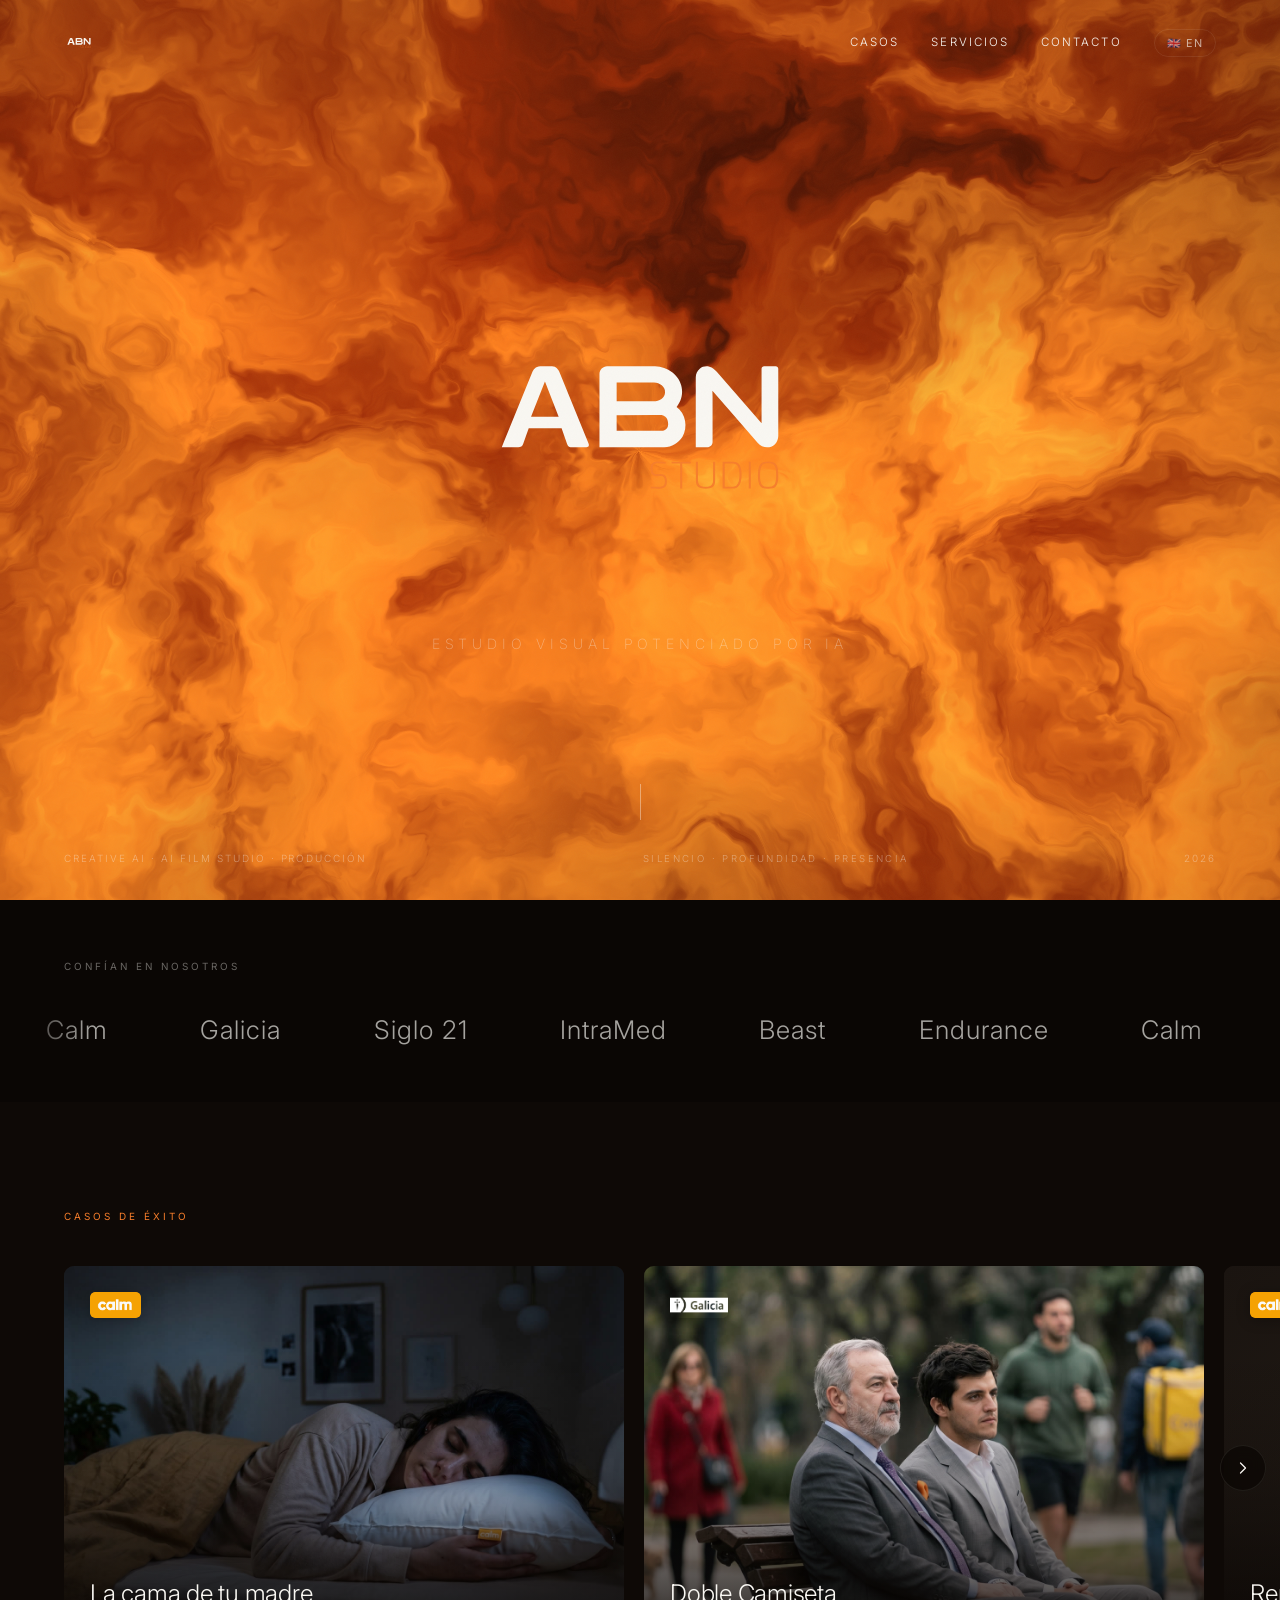
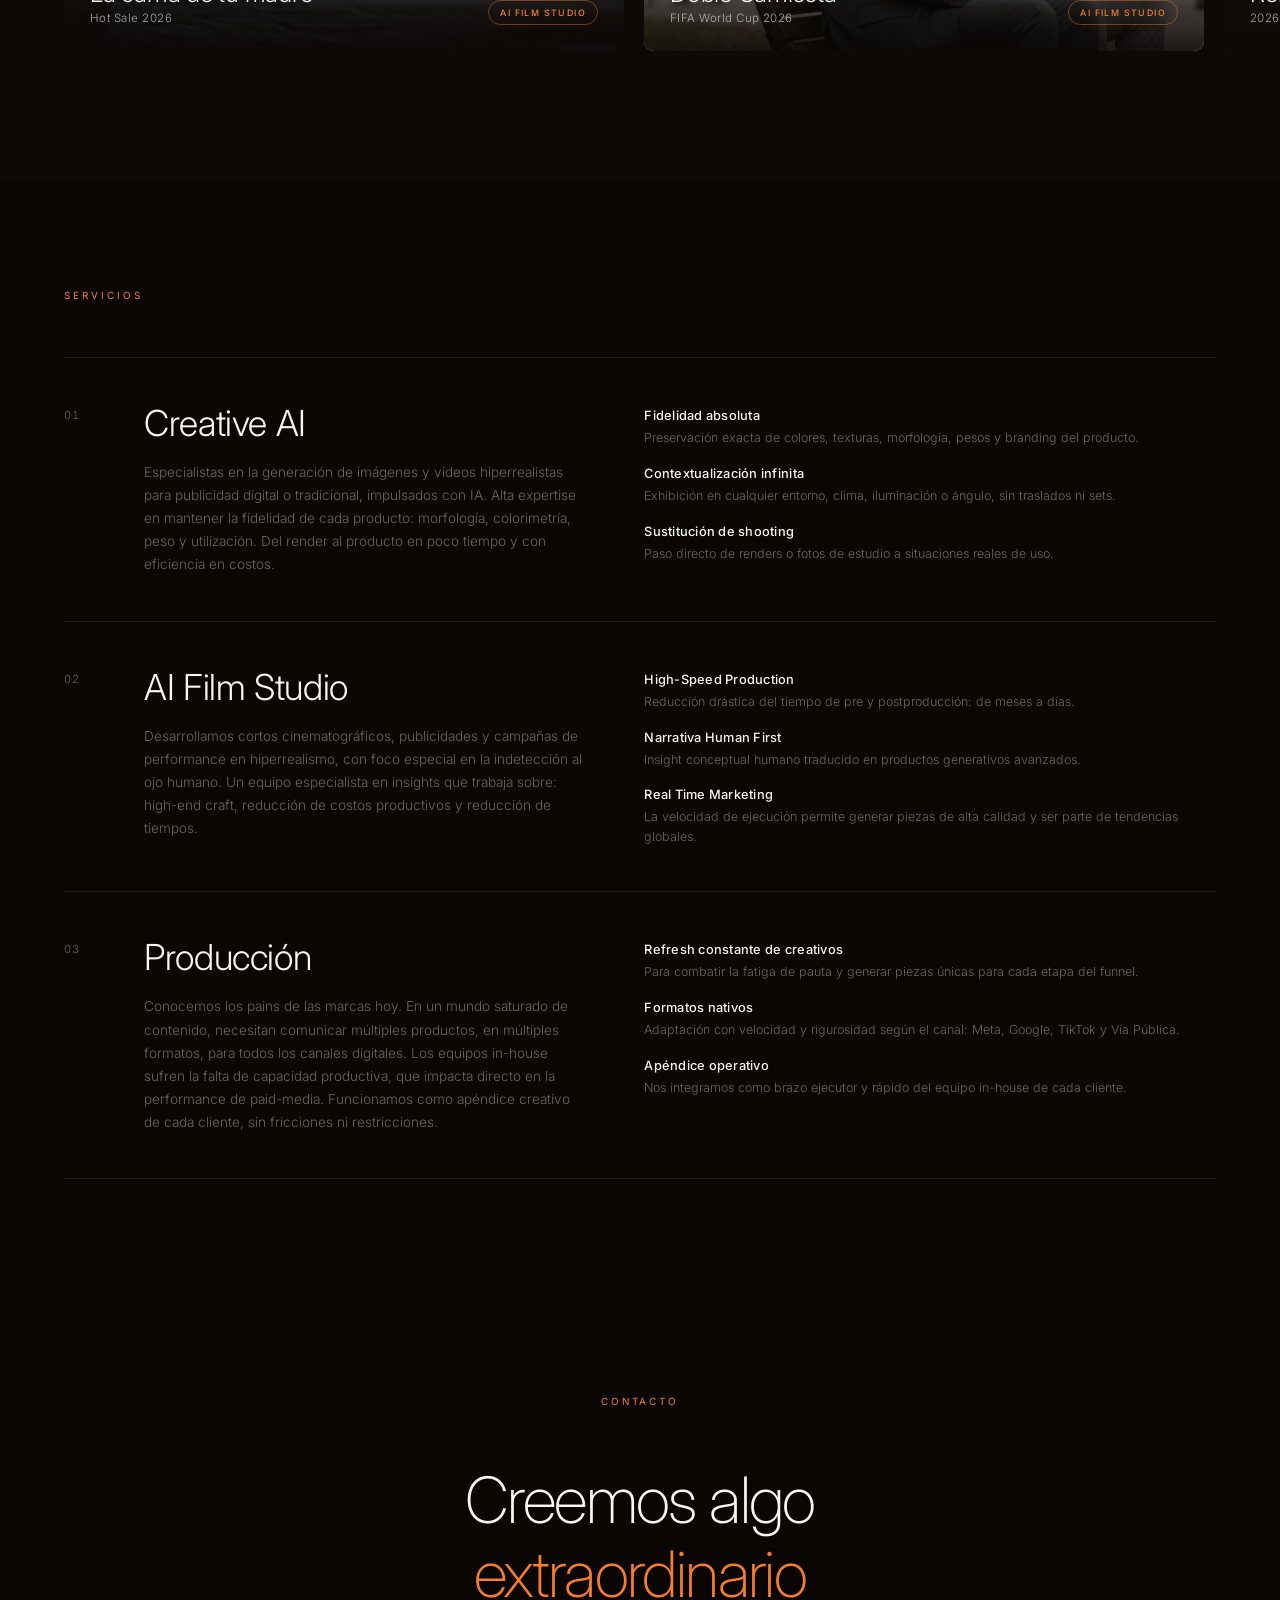
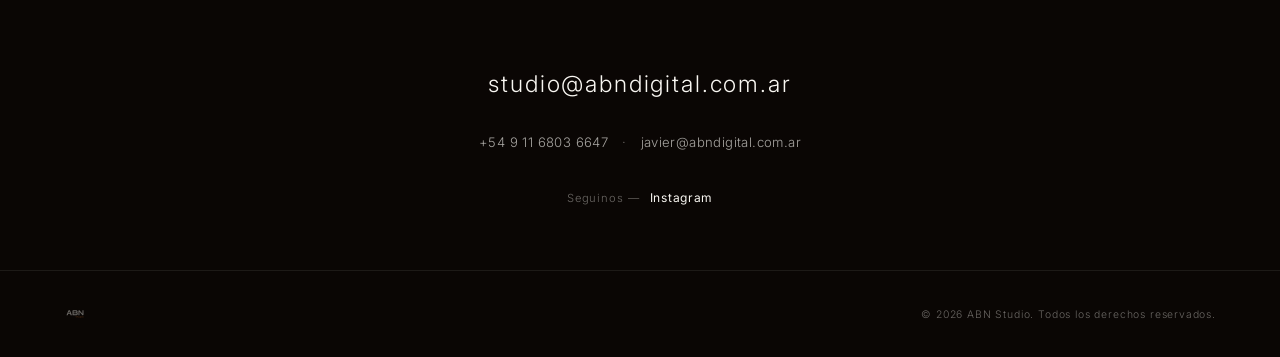
==== commit 979e2552: "Assets: Yara video comprimido (243MB→26MB) + portada, logo IntraMed, contacto (cel/mail Javier)" ====
--- a/index.html
+++ b/index.html
@@ -284,7 +284,13 @@
         studio@abndigital.com.ar
       </a>
 
-      <div class="contact-social reveal reveal-d2">
+      <div class="contact-extra reveal reveal-d2">
+        <a href="tel:+5491168036647">+54 9 11 6803 6647</a>
+        <span class="contact-dot">·</span>
+        <a href="mailto:javier@abndigital.com.ar">javier@abndigital.com.ar</a>
+      </div>
+
+      <div class="contact-social reveal reveal-d3">
         <span><span lang="es">Seguinos —</span><span lang="en">Follow us —</span></span>
         <a href="https://instagram.com/abndigital" target="_blank" rel="noopener noreferrer" id="instagram-link">Instagram</a>
       </div>
--- a/style.css
+++ b/style.css
@@ -1012,8 +1012,28 @@
   transform-origin: left;
 }
 
+.contact-extra {
+  margin-top: 24px;
+  display: flex;
+  justify-content: center;
+  align-items: center;
+  gap: 14px;
+  flex-wrap: wrap;
+  font-size: 0.82rem;
+  font-weight: 300;
+  letter-spacing: 0.03em;
+}
+
+.contact-extra a {
+  color: var(--ash-mid);
+  transition: color 0.3s ease;
+}
+
+.contact-extra a:hover { color: var(--orange); }
+.contact-dot { color: var(--ash-dim); }
+
 .contact-social {
-  margin-top: 48px;
+  margin-top: 40px;
   display: flex;
   justify-content: center;
   gap: 10px;
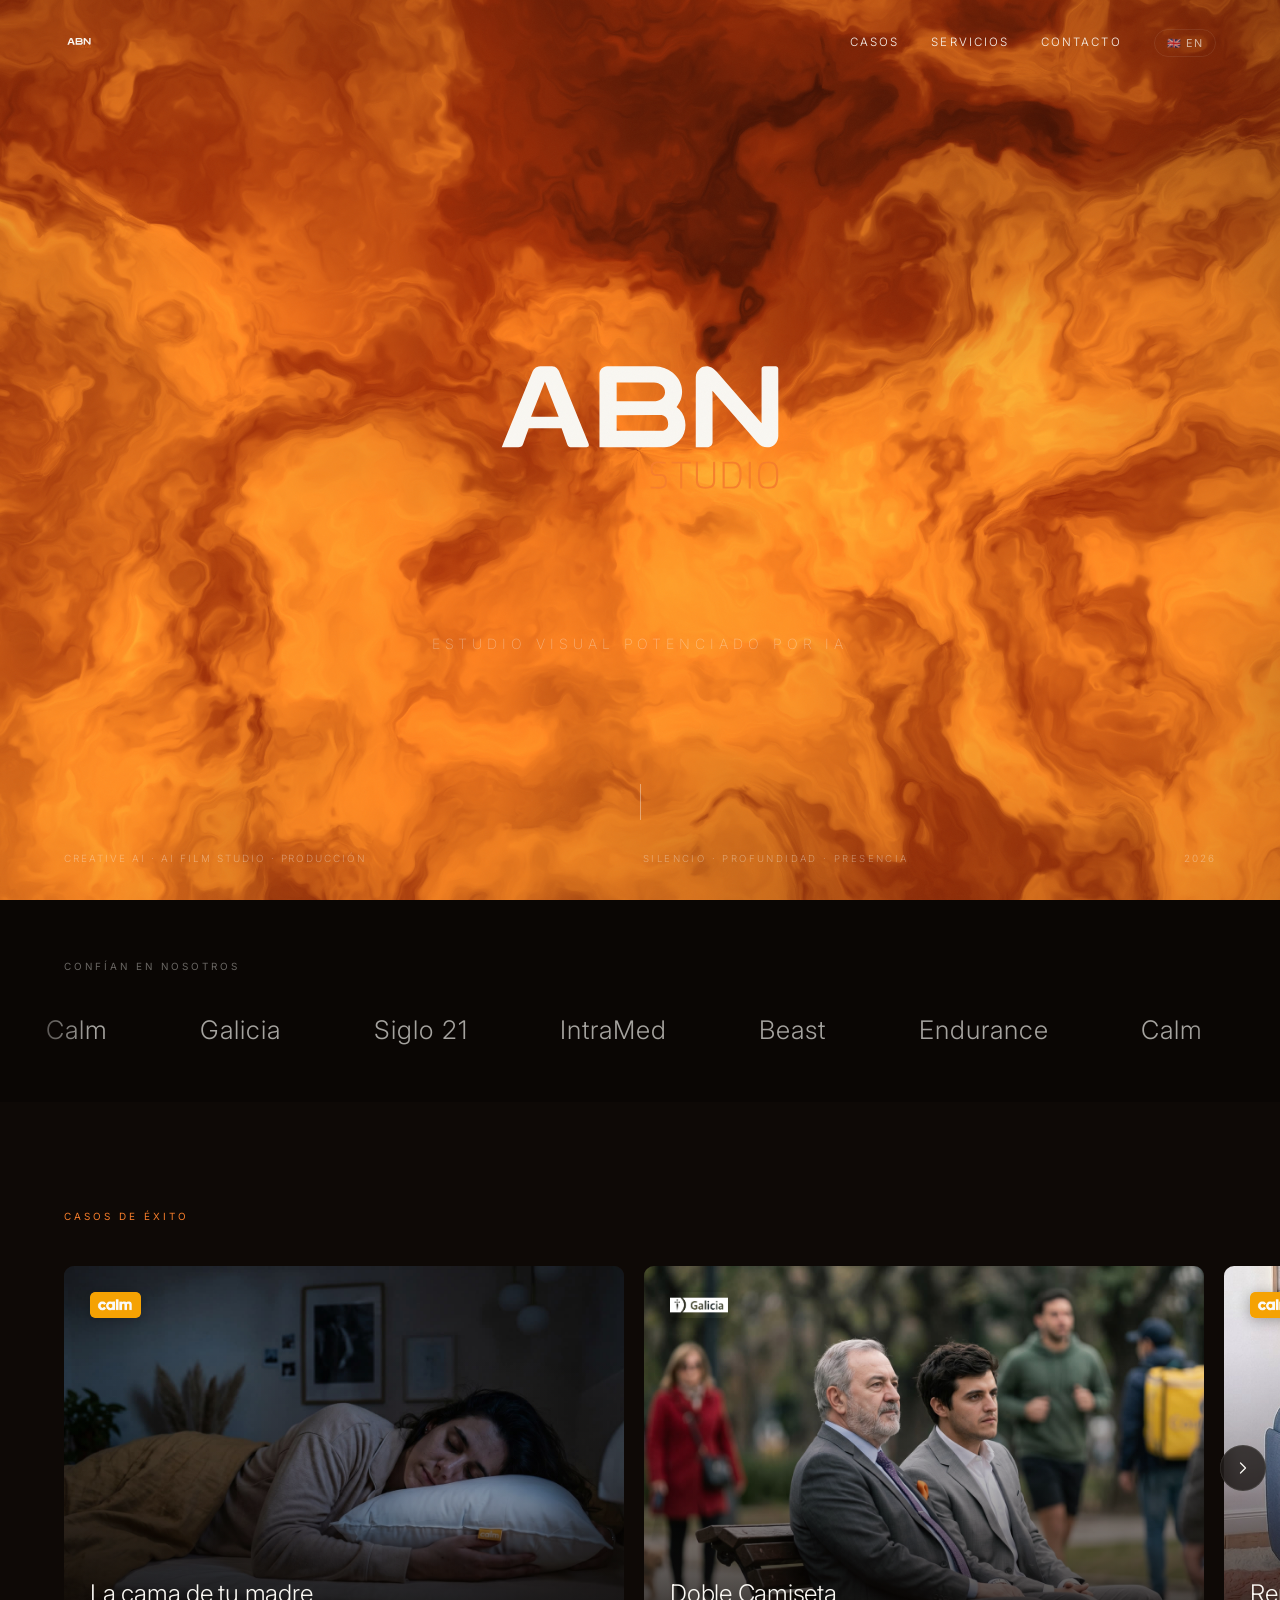
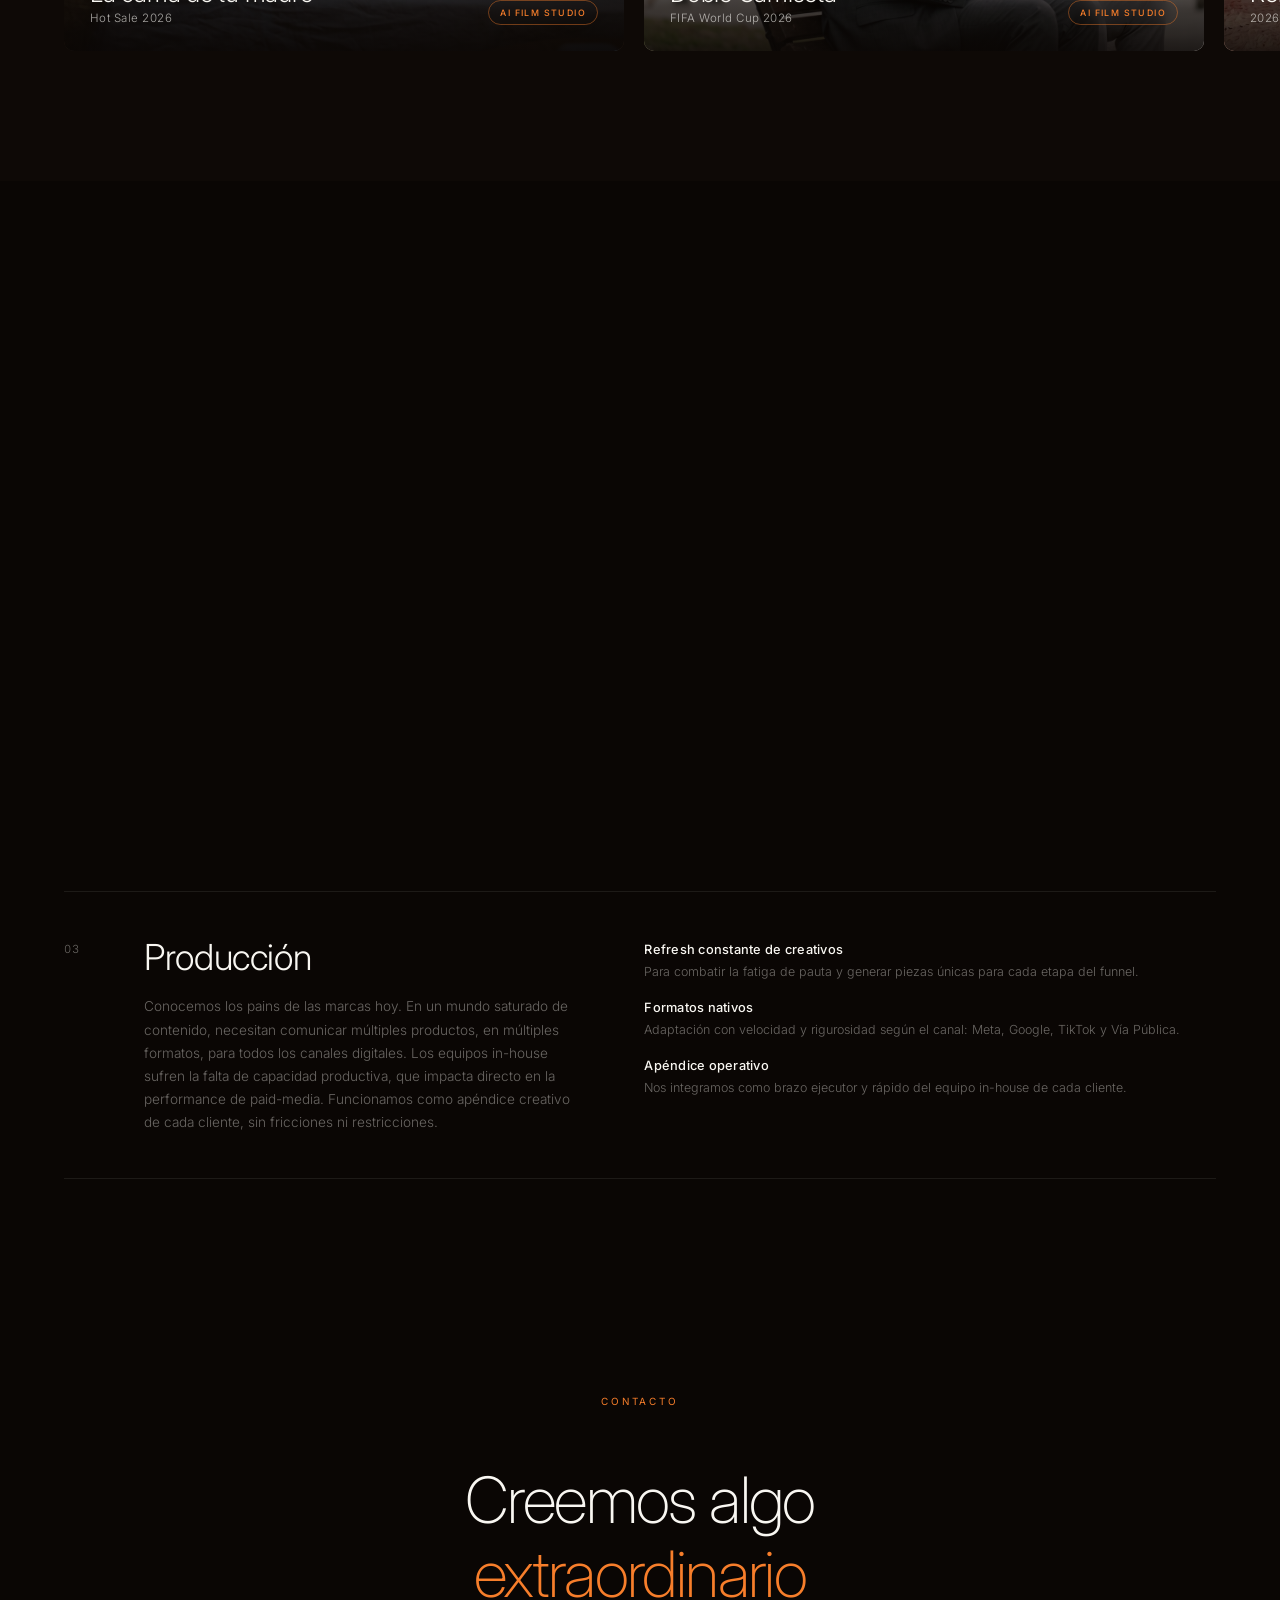
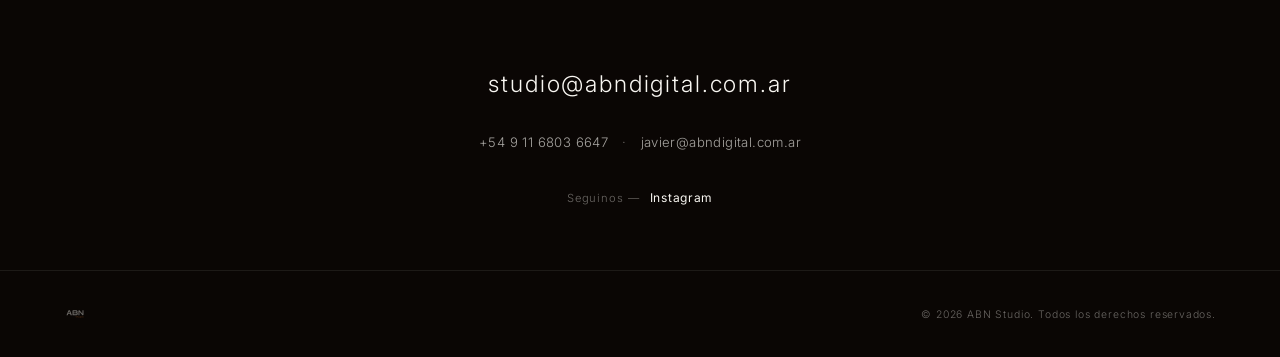
==== commit f3ffe873: "Caso Renovación Catálogo: 7 imágenes reales (hero apaisado + 6 cuadradas) + portada" ====
--- a/index.html
+++ b/index.html
@@ -159,7 +159,7 @@
         <!-- Case 3: Calm — Catálogo (Creative AI) -->
         <button class="case-card" data-case="catalogo" type="button" aria-label="Ver caso Calm — Renovación Catálogo">
           <div class="case-card-media">
-            <img src="assets/catalogo-1.jpg" alt="Calm — Renovación Catálogo" loading="lazy" onerror="this.style.display='none'">
+            <img src="assets/catalogo-cover.jpg" alt="Calm — Renovación Catálogo" loading="lazy" onerror="this.style.display='none'">
           </div>
           <div class="case-card-info">
             <div class="case-card-top">
@@ -467,12 +467,13 @@
 
         <div class="case-stage">
           <div class="case-collage" aria-label="Renovación de catálogo">
-            <img src="assets/catalogo-1.jpg" alt="Catálogo Calm 1" loading="lazy" onerror="this.onerror=null;this.classList.add('ph');this.src='data:image/svg+xml,%3Csvg%20xmlns=%22http://www.w3.org/2000/svg%22/%3E'">
-            <img src="assets/catalogo-2.jpg" alt="Catálogo Calm 2" loading="lazy" onerror="this.onerror=null;this.classList.add('ph');this.src='data:image/svg+xml,%3Csvg%20xmlns=%22http://www.w3.org/2000/svg%22/%3E'">
-            <img src="assets/catalogo-3.jpg" alt="Catálogo Calm 3" loading="lazy" onerror="this.onerror=null;this.classList.add('ph');this.src='data:image/svg+xml,%3Csvg%20xmlns=%22http://www.w3.org/2000/svg%22/%3E'">
-            <img src="assets/catalogo-4.jpg" alt="Catálogo Calm 4" loading="lazy" onerror="this.onerror=null;this.classList.add('ph');this.src='data:image/svg+xml,%3Csvg%20xmlns=%22http://www.w3.org/2000/svg%22/%3E'">
-            <img src="assets/catalogo-5.jpg" alt="Catálogo Calm 5" loading="lazy" onerror="this.onerror=null;this.classList.add('ph');this.src='data:image/svg+xml,%3Csvg%20xmlns=%22http://www.w3.org/2000/svg%22/%3E'">
-            <img src="assets/catalogo-6.jpg" alt="Catálogo Calm 6" loading="lazy" onerror="this.onerror=null;this.classList.add('ph');this.src='data:image/svg+xml,%3Csvg%20xmlns=%22http://www.w3.org/2000/svg%22/%3E'">
+            <img class="ch-hero" src="assets/catalogo-1.jpg" alt="Catálogo Calm — lifestyle" loading="lazy">
+            <img src="assets/catalogo-2.jpg" alt="Catálogo Calm — sofá modular" loading="lazy">
+            <img src="assets/catalogo-3.jpg" alt="Catálogo Calm — sectional" loading="lazy">
+            <img src="assets/catalogo-4.jpg" alt="Catálogo Calm — sofá bicolor" loading="lazy">
+            <img src="assets/catalogo-5.jpg" alt="Catálogo Calm — sofá azul" loading="lazy">
+            <img src="assets/catalogo-6.jpg" alt="Catálogo Calm — colchón" loading="lazy">
+            <img src="assets/catalogo-7.jpg" alt="Catálogo Calm — dormitorio" loading="lazy">
           </div>
         </div>
 
--- a/style.css
+++ b/style.css
@@ -1470,10 +1470,15 @@
 
 .case-collage img {
   width: 100%;
-  aspect-ratio: 4 / 5;
+  aspect-ratio: 1 / 1;
   object-fit: cover;
   border-radius: 8px;
   background: linear-gradient(135deg, var(--surface), var(--surface-light));
+}
+
+.case-collage .ch-hero {
+  grid-column: 1 / -1;
+  aspect-ratio: 16 / 6.5;
 }
 
 .case-collage img.ph {
